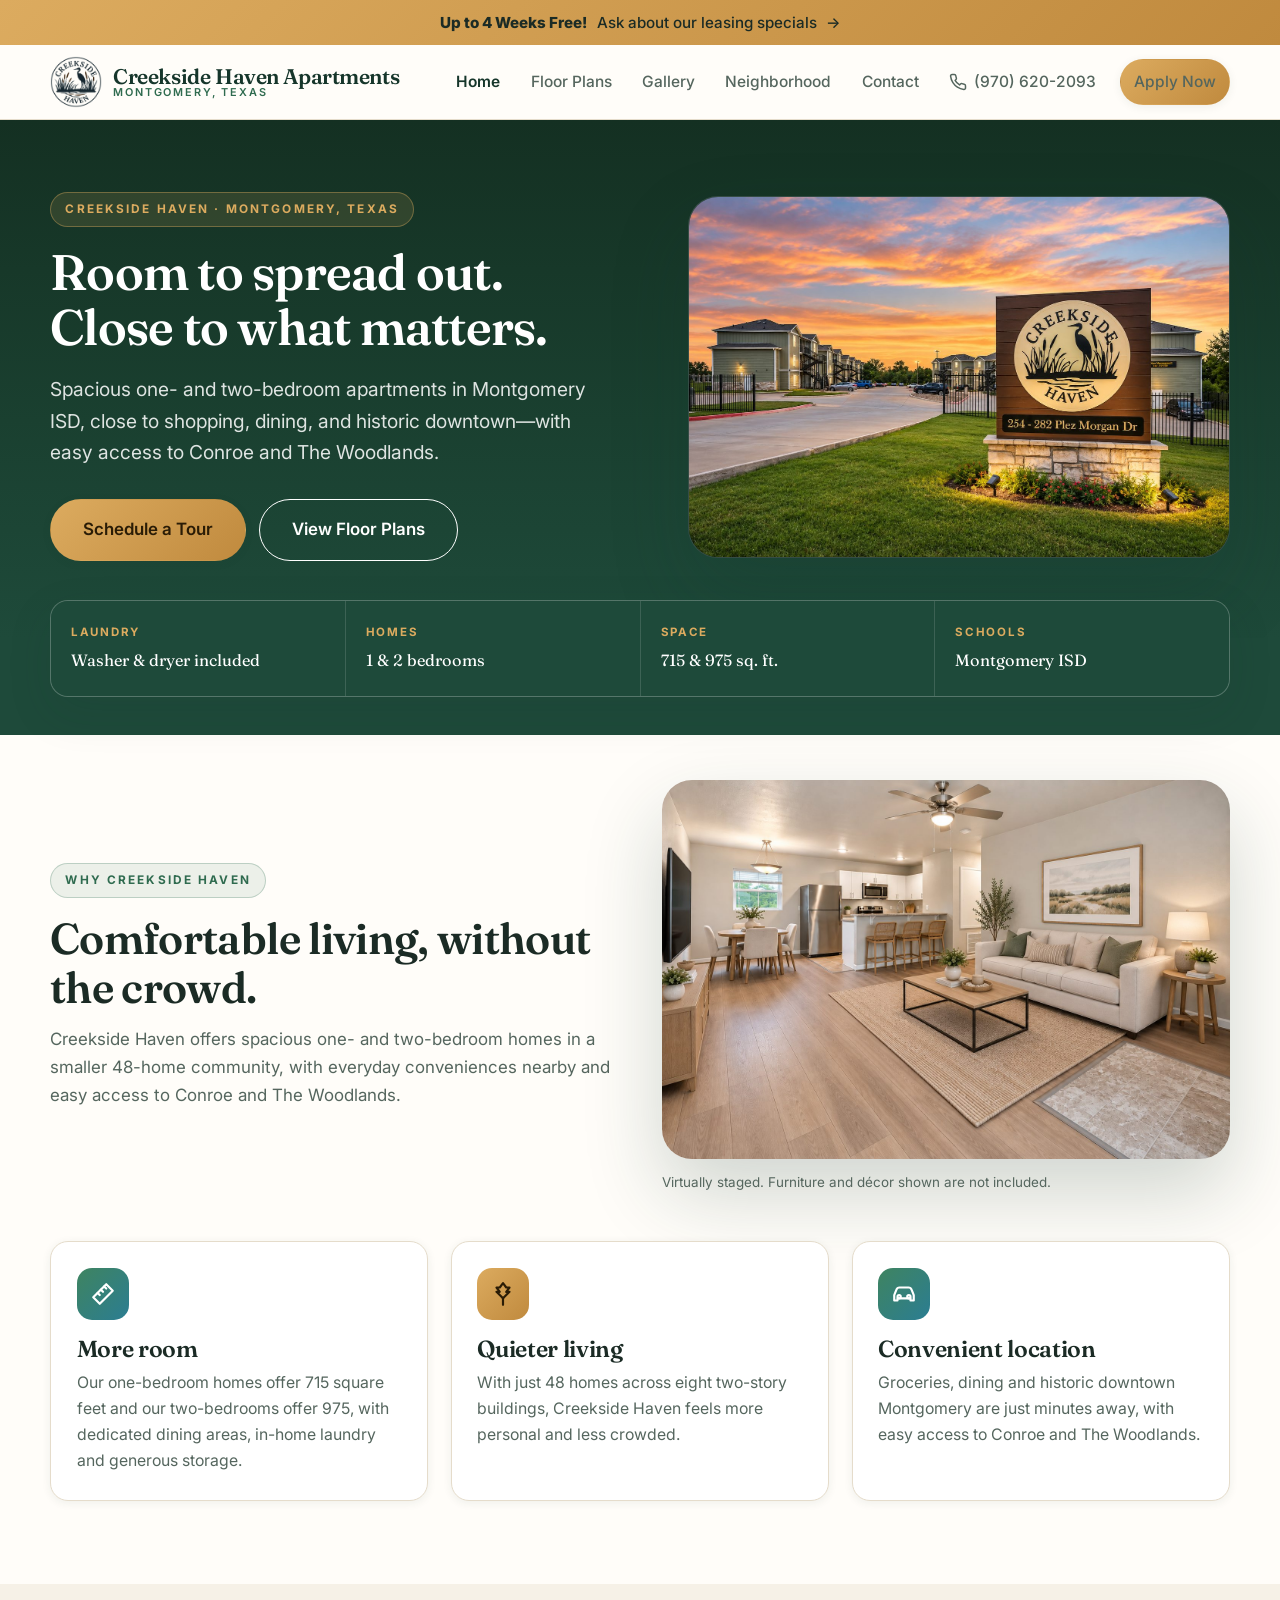
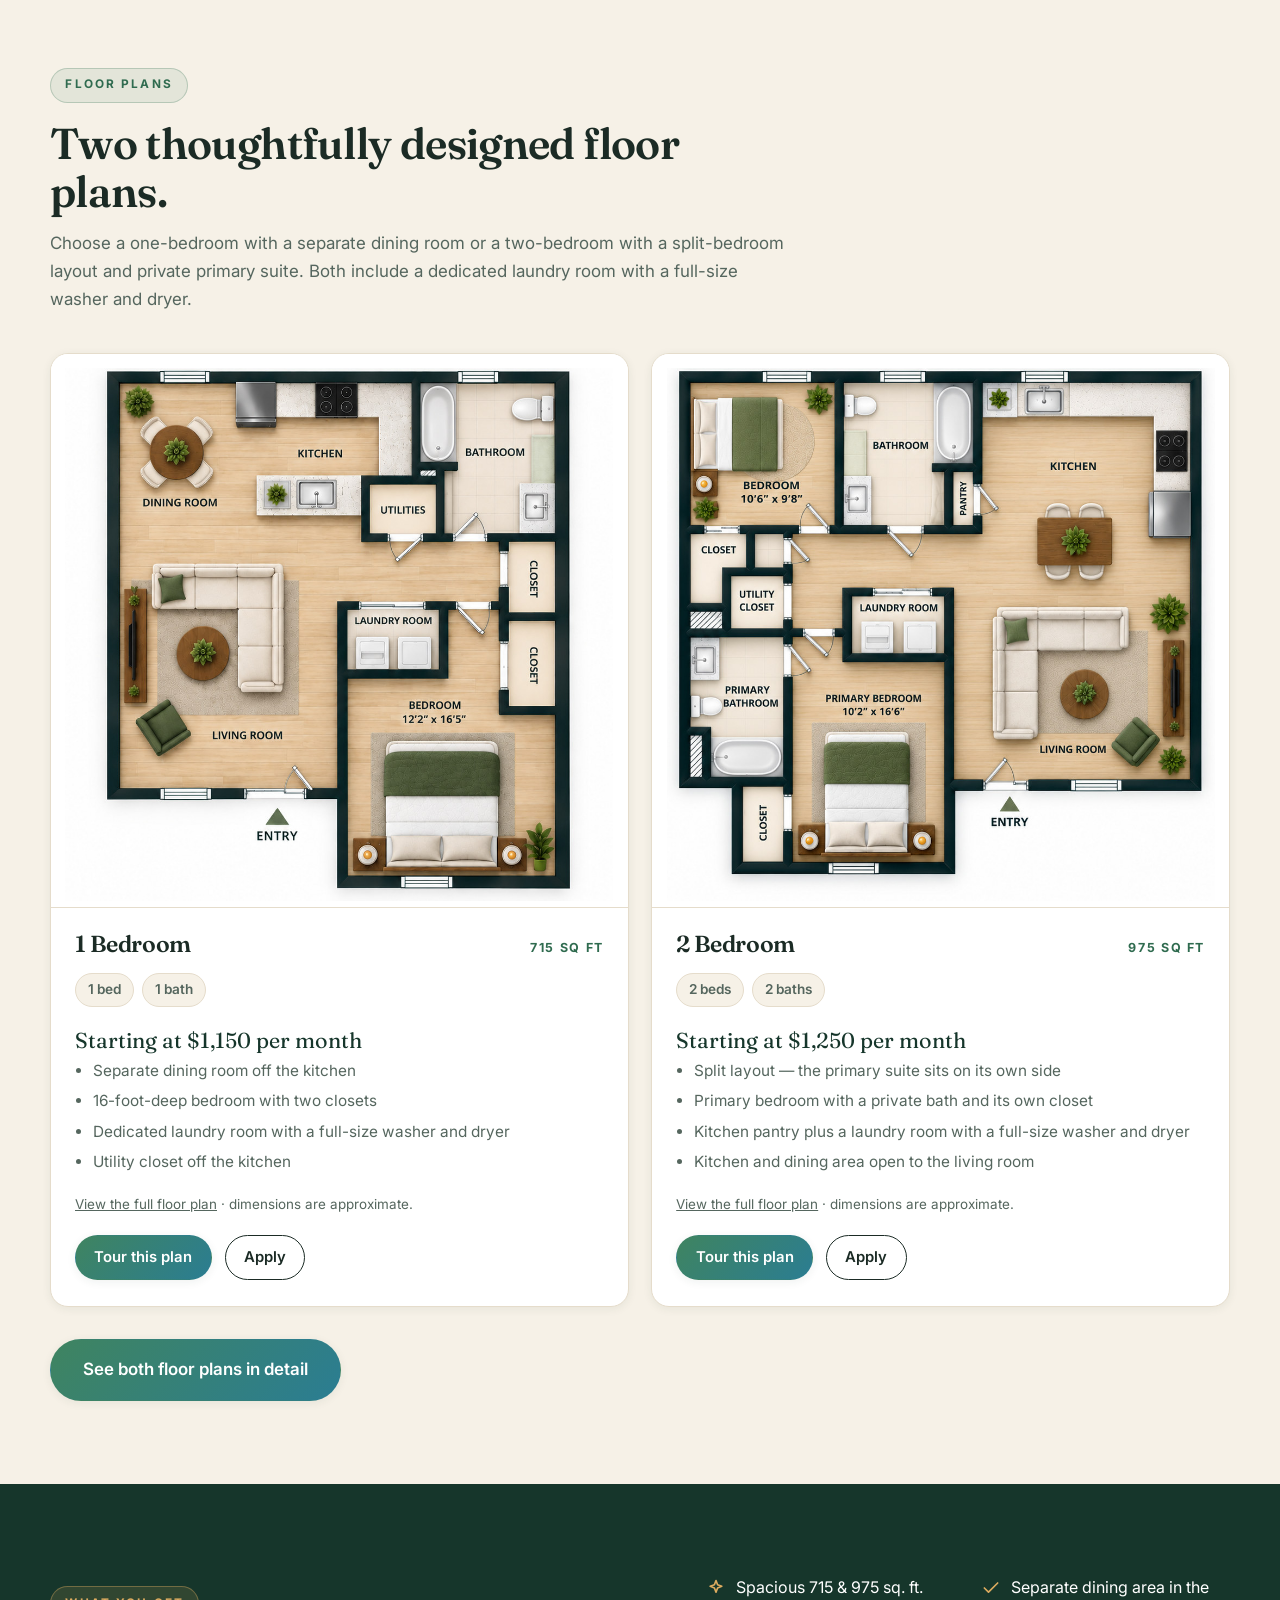
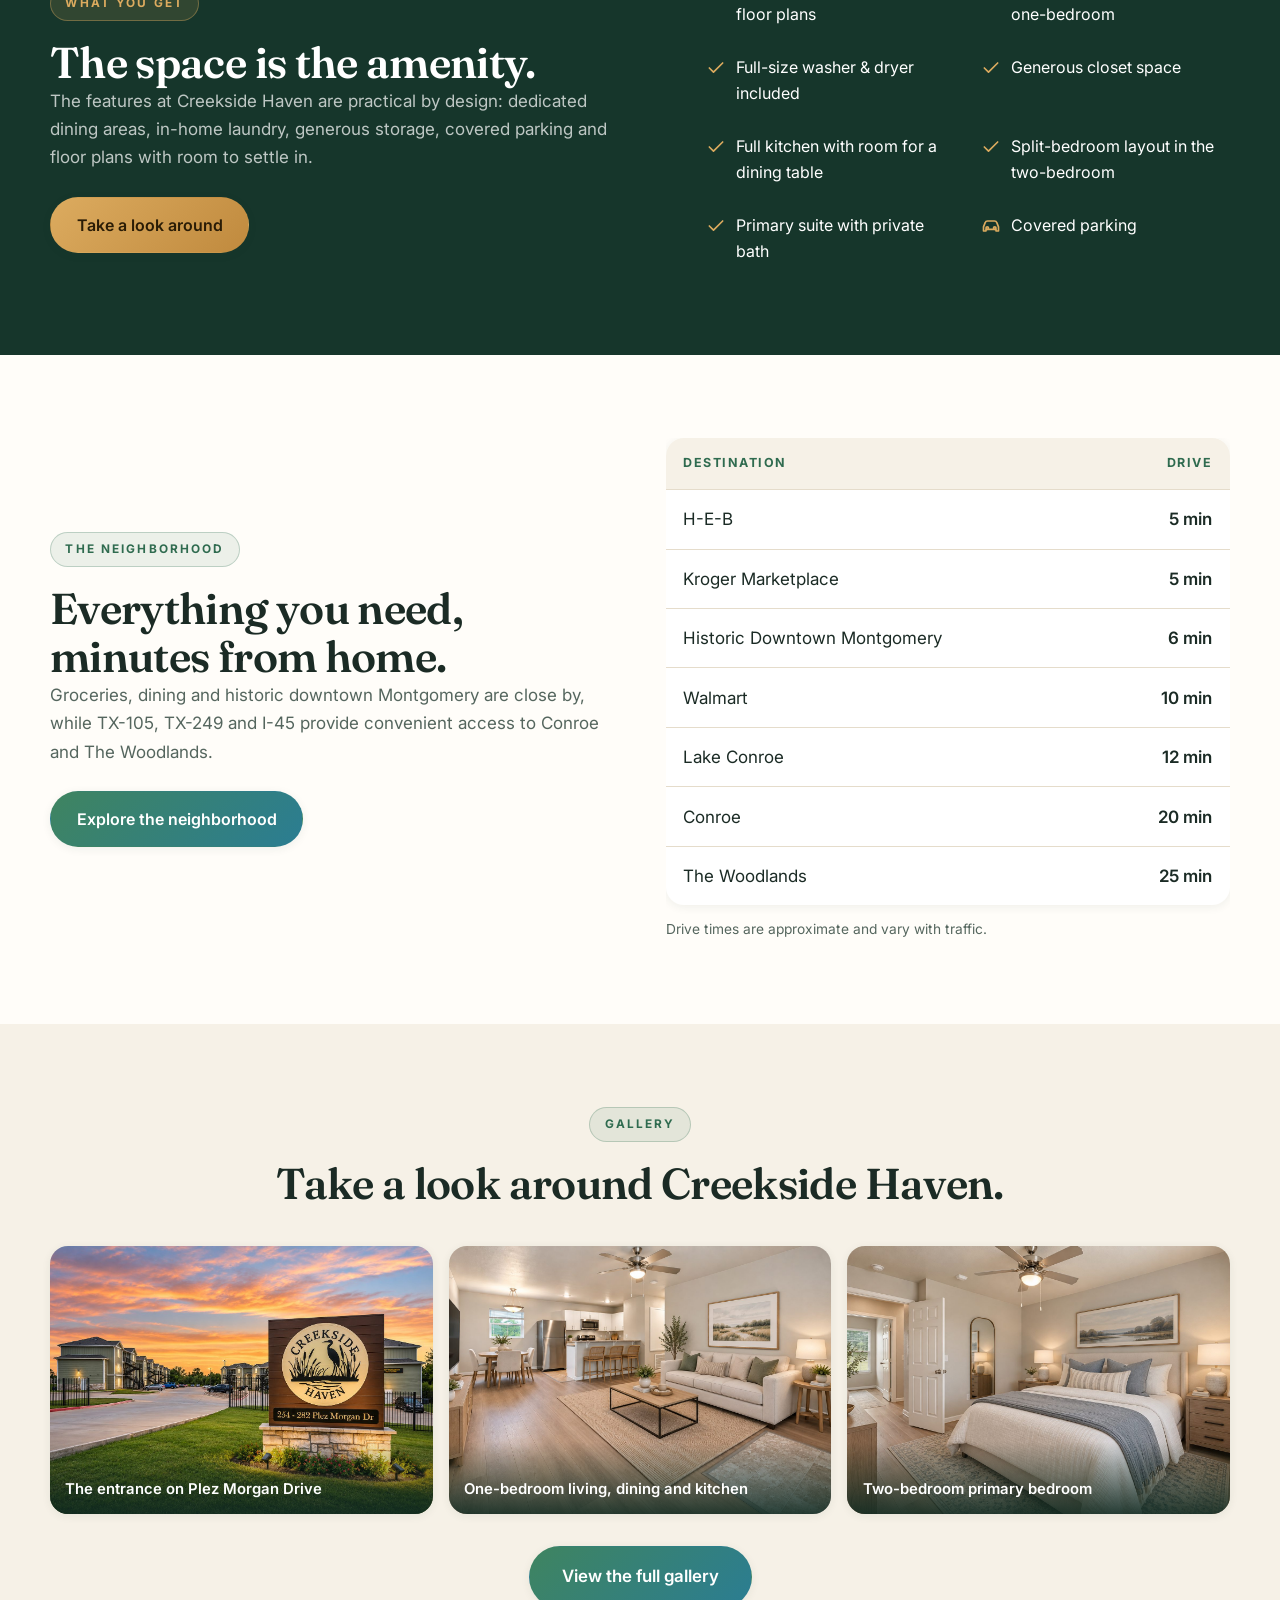
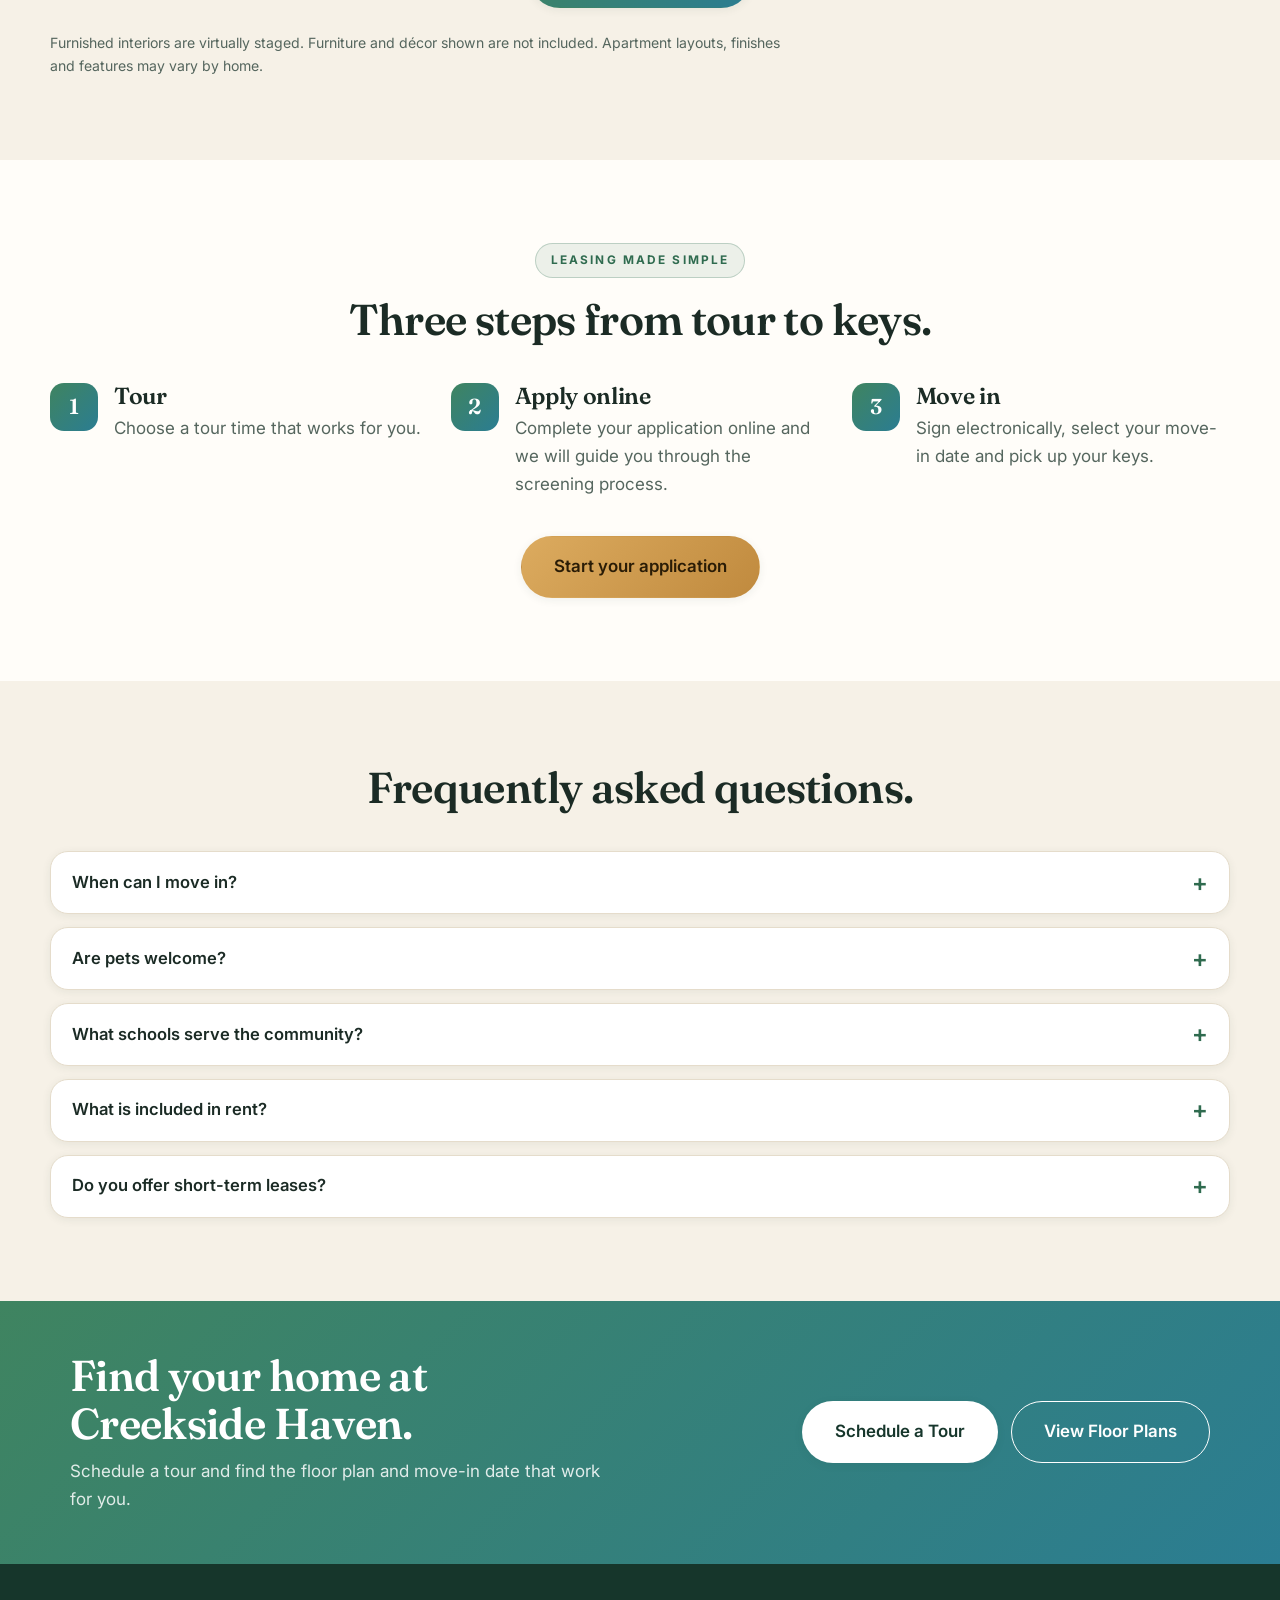
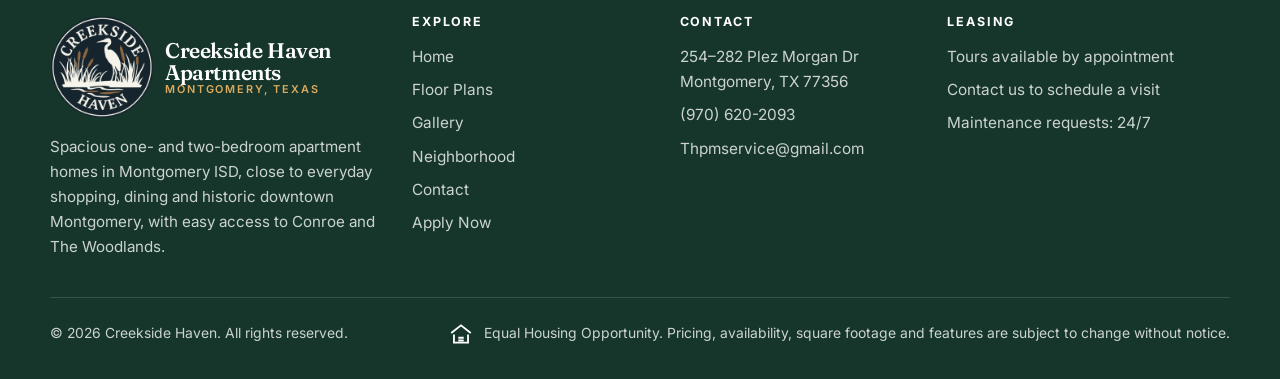
==== index.html @ e3582b7e "Add the leasing special bar "Up to 4 Weeks Free! Ask about our leasing specials" above the header on" ====
<!DOCTYPE html>
<html lang="en">
<head>
  <meta charset="UTF-8" />
  <meta name="viewport" content="width=device-width, initial-scale=1.0" />
  <title>Creekside Haven | 1 &amp; 2 Bedroom Apartments in Montgomery, TX</title>
  <meta name="description" content="Spacious one- and two-bedroom apartment homes in Montgomery ISD, conveniently located near H-E-B, historic downtown Montgomery, Conroe and The Woodlands." />
  <meta name="theme-color" content="#16362b" />
  <link rel="canonical" href="https://creeksidehavenapts.com/" />
  <link rel="icon" href="assets/favicon.svg" type="image/svg+xml" />
  <link rel="apple-touch-icon" href="assets/apple-touch-icon.png" />
  <meta property="og:site_name" content="Creekside Haven" />
  <meta property="og:title" content="Creekside Haven | 1 &amp; 2 Bedroom Apartments in Montgomery, TX" />
  <meta property="og:description" content="Spacious one- and two-bedroom apartment homes in Montgomery ISD, conveniently located near H-E-B, historic downtown Montgomery, Conroe and The Woodlands." />
  <meta property="og:type" content="website" />
  <meta property="og:image" content="https://creeksidehavenapts.com/assets/share-og.jpg" />
  <meta property="og:image:width" content="1200" />
  <meta property="og:image:height" content="630" />
  <meta property="og:image:alt" content="The Creekside Haven entrance sign at sunset, with the community behind it" />
  <meta name="twitter:card" content="summary_large_image" />
  <meta property="og:url" content="https://creeksidehavenapts.com/" />
  <link rel="preconnect" href="https://fonts.googleapis.com" />
  <link rel="preconnect" href="https://fonts.gstatic.com" crossorigin />
  <link href="https://fonts.googleapis.com/css2?family=Fraunces:opsz,wght@9..144,500;9..144,600;9..144,700&family=Inter:wght@400;500;600;700&display=swap" rel="stylesheet" />
  <link rel="stylesheet" href="css/site.css" />
  <script type="application/ld+json">
  {
    "@context": "https://schema.org",
    "@type": "ApartmentComplex",
    "@id": "https://creeksidehavenapts.com/#apartmentcomplex",
    "name": "Creekside Haven Apartments",
    "alternateName": "Creekside Haven",
    "description": "Spacious one- and two-bedroom apartment homes in Montgomery, TX, zoned to Montgomery ISD. A 48-home community with a full-size washer and dryer in every home, close to H-E-B, historic downtown Montgomery, Lake Conroe, Conroe and The Woodlands.",
    "url": "https://creeksidehavenapts.com/",
    "image": [
      "https://creeksidehavenapts.com/assets/home-hero.jpg",
      "https://creeksidehavenapts.com/assets/community-aerial.jpg",
      "https://creeksidehavenapts.com/assets/interior-furnished.jpg"
    ],
    "logo": "https://creeksidehavenapts.com/assets/logo.png",
    "telephone": "+1-970-620-2093",
    "email": "Thpmservice@gmail.com",
    "address": {
      "@type": "PostalAddress",
      "streetAddress": "254–282 Plez Morgan Dr",
      "addressLocality": "Montgomery",
      "addressRegion": "TX",
      "postalCode": "77356",
      "addressCountry": "US"
    },
    "numberOfAccommodationUnits": 48,
    "amenityFeature": [
      { "@type": "LocationFeatureSpecification", "name": "Full-size washer and dryer in every home", "value": true },
      { "@type": "LocationFeatureSpecification", "name": "Dedicated laundry room", "value": true },
      { "@type": "LocationFeatureSpecification", "name": "Covered parking", "value": true },
      { "@type": "LocationFeatureSpecification", "name": "Generous closet space", "value": true },
      { "@type": "LocationFeatureSpecification", "name": "Trash and pest control included", "value": true },
      { "@type": "LocationFeatureSpecification", "name": "24/7 maintenance requests", "value": true }
    ],
    "accommodationFloorPlan": [
      {
        "@type": "FloorPlan",
        "name": "1 Bedroom",
        "url": "https://creeksidehavenapts.com/floor-plans.html",
        "numberOfBedrooms": 1,
        "numberOfFullBathrooms": 1,
        "floorSize": { "@type": "QuantitativeValue", "value": 715, "unitCode": "FTK" },
        "layoutImage": "https://creeksidehavenapts.com/assets/floorplan-1-bedroom.jpg"
      },
      {
        "@type": "FloorPlan",
        "name": "2 Bedroom",
        "url": "https://creeksidehavenapts.com/floor-plans.html",
        "numberOfBedrooms": 2,
        "numberOfFullBathrooms": 2,
        "floorSize": { "@type": "QuantitativeValue", "value": 975, "unitCode": "FTK" },
        "layoutImage": "https://creeksidehavenapts.com/assets/floorplan-2-bedroom.jpg"
      }
    ]
  }
  </script>
  <!-- Google Analytics (GA4). Loaded async so it never blocks the page. -->
  <script async src="https://www.googletagmanager.com/gtag/js?id=G-PY15QV11W2"></script>
  <script>
    window.dataLayer = window.dataLayer || [];
    function gtag(){dataLayer.push(arguments);}
    gtag('js', new Date());
    gtag('config', 'G-PY15QV11W2');
  </script>
</head>
<body>
  <a class="skip-link" href="#main">Skip to content</a>
  <a class="promo-bar" href="contact.html">
    <strong>Up to 4 Weeks Free!</strong>
    <span>Ask about our leasing specials</span>
    <span class="promo-bar__go" aria-hidden="true">&rarr;</span>
  </a>
  <header class="site-header" id="top">
    <div class="container nav-bar">
      <a class="brand" href="/" aria-label="Creekside Haven home">
        <img class="brand-mark" src="assets/logo.png" width="52" height="52" alt="Creekside Haven" />
        <span class="brand-text">
          <span class="brand-name">Creekside Haven Apartments</span>
          <span class="brand-sub">Montgomery, Texas</span>
        </span>
      </a>
      <button class="nav-toggle" aria-label="Toggle menu" aria-expanded="false" aria-controls="nav"><span></span></button>
      <nav class="nav" id="nav" aria-label="Main">
        <a href="/" class="active">Home</a>
        <a href="floor-plans.html">Floor Plans</a>
        <a href="gallery.html">Gallery</a>
        <a href="neighborhood.html">Neighborhood</a>
        <a href="contact.html">Contact</a>
        <a class="nav-phone" href="tel:+19706202093"><svg class="ico" viewBox="0 0 24 24" fill="none" stroke="currentColor" stroke-width="2" stroke-linecap="round" stroke-linejoin="round" aria-hidden="true"><path d="M22 16.9v3a2 2 0 0 1-2.2 2 19.8 19.8 0 0 1-8.6-3.1 19.5 19.5 0 0 1-6-6A19.8 19.8 0 0 1 2.1 4.2 2 2 0 0 1 4.1 2h3a2 2 0 0 1 2 1.7c.1 1 .4 2 .7 2.9a2 2 0 0 1-.5 2.1L8.1 9.9a16 16 0 0 0 6 6l1.2-1.2a2 2 0 0 1 2.1-.5c.9.3 1.9.6 2.9.7a2 2 0 0 1 1.7 2z"/></svg>(970) 620-2093</a>
        <a class="btn btn-primary btn-sm" href="apply.html">Apply Now</a>
      </nav>
    </div>
  </header>
  <main id="main">
    <section class="hero">
      <div class="container hero-inner">
        <div>
          <span class="eyebrow">Creekside Haven &middot; Montgomery, Texas</span>
          <h1>Room to spread out. <br />Close to what matters.</h1>
          <p class="lede">Spacious one- and two-bedroom apartments in Montgomery ISD, close to
            shopping, dining, and historic downtown&mdash;with easy access to Conroe and The
            Woodlands.</p>
          <div class="btn-row">
            <a class="btn btn-primary btn-lg" href="contact.html">Schedule a Tour</a>
            <a class="btn btn-ghost btn-lg" href="floor-plans.html">View Floor Plans</a>
          </div>
        </div>
        <div class="hero-art"><img class="hero-photo" src="assets/home-hero.jpg" width="1400" height="933" loading="eager" decoding="async" alt="The Creekside Haven entrance sign at sunset, lit from below, with the drive and the community's two-storey buildings behind it" /></div>
      </div>
    </section>

    <section class="facts">
      <div class="container">
        <dl class="facts-grid">
          <div class="fact"><dt>Laundry</dt><dd>Washer &amp; dryer included</dd></div>
          <div class="fact"><dt>Homes</dt><dd>1 &amp; 2 bedrooms</dd></div>
          <div class="fact"><dt>Space</dt><dd>715 &amp; 975 sq. ft.</dd></div>
          <div class="fact"><dt>Schools</dt><dd>Montgomery ISD</dd></div>
        </dl>
      </div>
    </section>

    <section class="section why-section">
      <div class="container">
        <div class="why-intro">
          <div class="section-head">
            <span class="eyebrow dark">Why Creekside Haven</span>
            <h2>Comfortable living, without the crowd.</h2>
            <p>Creekside Haven offers spacious one- and two-bedroom homes in a smaller 48-home
               community, with everyday conveniences nearby and easy access to Conroe and The
               Woodlands.</p>
          </div>
          <figure class="why-figure">
            <img src="assets/interior-furnished.jpg" width="1500" height="1000" loading="lazy"
                 decoding="async" alt="A one-bedroom living room looking toward the dining area and kitchen: wood-look flooring, a pale sofa and rug, a ceiling fan, and a breakfast bar with stools under pendant light" />
            <figcaption class="muted">Virtually staged. Furniture and d&eacute;cor shown are not
              included.</figcaption>
          </figure>
        </div>
        <div class="grid grid-3">
        <article class="card reveal">
          <div class="pillar-icon"><svg class="" viewBox="0 0 24 24" fill="none" stroke="currentColor" stroke-width="2" stroke-linecap="round" stroke-linejoin="round" aria-hidden="true"><path d="M3 15 15 3l6 6L9 21z"/><path d="M7 11l2 2M10 8l2 2M13 5l2 2"/></svg></div>
          <h3>More room</h3>
          <p>Our one-bedroom homes offer 715 square feet and our two-bedrooms offer 975, with dedicated dining areas, in-home laundry and generous storage.</p>
        </article>
        <article class="card brass reveal">
          <div class="pillar-icon"><svg class="" viewBox="0 0 24 24" fill="none" stroke="currentColor" stroke-width="2" stroke-linecap="round" stroke-linejoin="round" aria-hidden="true"><path d="M12 22v-6"/><path d="M12 16 6 10h3L6 6h3l3-4 3 4h3l-3 4h3z"/></svg></div>
          <h3>Quieter living</h3>
          <p>With just 48 homes across eight two-story buildings, Creekside Haven feels more personal and less crowded.</p>
        </article>
        <article class="card reveal">
          <div class="pillar-icon"><svg class="" viewBox="0 0 24 24" fill="none" stroke="currentColor" stroke-width="2" stroke-linecap="round" stroke-linejoin="round" aria-hidden="true"><path d="M3 13l2-5a3 3 0 0 1 2.8-2h8.4A3 3 0 0 1 19 8l2 5v5h-3v-2H6v2H3z"/><circle cx="7.5" cy="14.5" r="1.5"/><circle cx="16.5" cy="14.5" r="1.5"/></svg></div>
          <h3>Convenient location</h3>
          <p>Groceries, dining and historic downtown Montgomery are just minutes away, with easy access to Conroe and The Woodlands.</p>
        </article>
        </div>
      </div>
    </section>

    <section class="section sand">
      <div class="container">
        <div class="section-head">
          <span class="eyebrow dark">Floor plans</span>
          <h2>Two thoughtfully designed floor plans.</h2>
          <p>Choose a one-bedroom with a separate dining room or a two-bedroom
             with a split-bedroom layout and private primary suite. Both include a dedicated
             laundry room with a full-size washer and dryer.</p>
        </div>
        <div class="grid grid-2">
        <article class="plan-card reveal" data-cat="one" id="one-bedroom">
          <div class="plan-figure">
            <img src="assets/floorplan-1-bedroom.jpg" width="1008" height="980" loading="lazy"
                 decoding="async" alt="One bedroom floor plan, 715 square feet: the entry opens into a living room, with a separate dining room and the kitchen along the top, a 12&apos;2&quot; by 16&apos;5&quot; bedroom with two closets, a full bath, a laundry room and a utility closet." />
          </div>
          <div class="plan-body">
            <div class="plan-name"><h3>1 Bedroom</h3><span class="plan-type">715 sq ft</span></div>
            <div class="plan-specs"><span class="tag">1 bed</span><span class="tag">1 bath</span></div>
            <p class="plan-price">Starting at $1,150 per month</p>
            <ul><li>Separate dining room off the kitchen</li><li>16-foot-deep bedroom with two closets</li><li>Dedicated laundry room with a full-size washer and dryer</li><li>Utility closet off the kitchen</li></ul>
            <p class="plan-note"><a href="assets/floorplan-1-bedroom-sheet.jpg" target="_blank"
              rel="noopener">View the full floor plan</a> &middot; dimensions are approximate.</p>
            <div class="btn-row">
              <a class="btn btn-moss btn-sm" href="contact.html?plan=one-bedroom">Tour this plan</a>
              <a class="btn btn-ghost btn-sm" href="apply.html">Apply</a>
            </div>
          </div>
        </article>
        <article class="plan-card reveal" data-cat="two" id="two-bedroom">
          <div class="plan-figure">
            <img src="assets/floorplan-2-bedroom.jpg" width="1008" height="980" loading="lazy"
                 decoding="async" alt="Two bedroom, two bath floor plan, 975 square feet: the entry opens into a living room with the kitchen and dining area alongside it, a 10&apos;2&quot; by 16&apos;6&quot; primary bedroom with its own bath and closet on one side, a 10&apos;6&quot; by 9&apos;8&quot; second bedroom and full bath on the other, plus a pantry, laundry room and utility closet." />
          </div>
          <div class="plan-body">
            <div class="plan-name"><h3>2 Bedroom</h3><span class="plan-type">975 sq ft</span></div>
            <div class="plan-specs"><span class="tag">2 beds</span><span class="tag">2 baths</span></div>
            <p class="plan-price">Starting at $1,250 per month</p>
            <ul><li>Split layout &mdash; the primary suite sits on its own side</li><li>Primary bedroom with a private bath and its own closet</li><li>Kitchen pantry plus a laundry room with a full-size washer and dryer</li><li>Kitchen and dining area open to the living room</li></ul>
            <p class="plan-note"><a href="assets/floorplan-2-bedroom-sheet.jpg" target="_blank"
              rel="noopener">View the full floor plan</a> &middot; dimensions are approximate.</p>
            <div class="btn-row">
              <a class="btn btn-moss btn-sm" href="contact.html?plan=two-bedroom">Tour this plan</a>
              <a class="btn btn-ghost btn-sm" href="apply.html">Apply</a>
            </div>
          </div>
        </article>
        </div>
        <div class="btn-row" style="margin-top:2rem">
          <a class="btn btn-moss btn-lg" href="floor-plans.html">See both floor plans in detail</a>
        </div>
      </div>
    </section>

    <section class="section forest">
      <div class="container">
        <div class="split">
          <div>
            <span class="eyebrow">What you get</span>
            <h2>The space is the amenity.</h2>
            <p class="muted">The features at Creekside Haven are practical by design: dedicated
              dining areas, in-home laundry, generous storage, covered parking and floor plans
              with room to settle in.</p>
            <div class="btn-row" style="margin-top:1.6rem">
              <a class="btn btn-primary" href="gallery.html">Take a look around</a>
            </div>
          </div>
          <ul class="amenity-list" style="grid-template-columns:1fr 1fr">
          <li><svg class="" viewBox="0 0 24 24" fill="none" stroke="currentColor" stroke-width="2" stroke-linecap="round" stroke-linejoin="round" aria-hidden="true"><path d="M12 3l1.9 5.1L19 10l-5.1 1.9L12 17l-1.9-5.1L5 10l5.1-1.9z"/></svg><span>Spacious 715 &amp; 975 sq. ft. floor plans</span></li>
          <li><svg class="" viewBox="0 0 24 24" fill="none" stroke="currentColor" stroke-width="2" stroke-linecap="round" stroke-linejoin="round" aria-hidden="true"><path d="M20 6 9 17l-5-5"/></svg><span>Separate dining area in the one-bedroom</span></li>
          <li><svg class="" viewBox="0 0 24 24" fill="none" stroke="currentColor" stroke-width="2" stroke-linecap="round" stroke-linejoin="round" aria-hidden="true"><path d="M20 6 9 17l-5-5"/></svg><span>Full-size washer &amp; dryer included</span></li>
          <li><svg class="" viewBox="0 0 24 24" fill="none" stroke="currentColor" stroke-width="2" stroke-linecap="round" stroke-linejoin="round" aria-hidden="true"><path d="M20 6 9 17l-5-5"/></svg><span>Generous closet space</span></li>
          <li><svg class="" viewBox="0 0 24 24" fill="none" stroke="currentColor" stroke-width="2" stroke-linecap="round" stroke-linejoin="round" aria-hidden="true"><path d="M20 6 9 17l-5-5"/></svg><span>Full kitchen with room for a dining table</span></li>
          <li><svg class="" viewBox="0 0 24 24" fill="none" stroke="currentColor" stroke-width="2" stroke-linecap="round" stroke-linejoin="round" aria-hidden="true"><path d="M20 6 9 17l-5-5"/></svg><span>Split-bedroom layout in the two-bedroom</span></li>
          <li><svg class="" viewBox="0 0 24 24" fill="none" stroke="currentColor" stroke-width="2" stroke-linecap="round" stroke-linejoin="round" aria-hidden="true"><path d="M20 6 9 17l-5-5"/></svg><span>Primary suite with private bath</span></li>
          <li><svg class="" viewBox="0 0 24 24" fill="none" stroke="currentColor" stroke-width="2" stroke-linecap="round" stroke-linejoin="round" aria-hidden="true"><path d="M3 13l2-5a3 3 0 0 1 2.8-2h8.4A3 3 0 0 1 19 8l2 5v5h-3v-2H6v2H3z"/><circle cx="7.5" cy="14.5" r="1.5"/><circle cx="16.5" cy="14.5" r="1.5"/></svg><span>Covered parking</span></li>
          </ul>
        </div>
      </div>
    </section>

    <section class="section">
      <div class="container split">
        <div>
          <span class="eyebrow dark">The neighborhood</span>
          <h2>Everything you need, minutes from home.</h2>
          <p class="muted">Groceries, dining and historic downtown Montgomery are close by,
            while TX-105, TX-249 and I-45 provide convenient access to Conroe and The
            Woodlands.</p>
          <div class="btn-row" style="margin-top:1.6rem">
            <a class="btn btn-moss" href="neighborhood.html">Explore the neighborhood</a>
          </div>
        </div>
        <div class="table-scroll">
          <table class="drive-table">
            <thead><tr><th>Destination</th><th>Drive</th></tr></thead>
            <tbody>
            <tr><td>H-E-B</td><td>5 min</td></tr>
            <tr><td>Kroger Marketplace</td><td>5 min</td></tr>
            <tr><td>Historic Downtown Montgomery</td><td>6 min</td></tr>
            <tr><td>Walmart</td><td>10 min</td></tr>
            <tr><td>Lake Conroe</td><td>12 min</td></tr>
            <tr><td>Conroe</td><td>20 min</td></tr>
            <tr><td>The Woodlands</td><td>25 min</td></tr>
            </tbody>
          </table>
          <p class="muted" style="font-size:.86rem;margin-top:.8rem">Drive times are approximate
            and vary with traffic.</p>
        </div>
      </div>
    </section>

    <section class="section sand">
      <div class="container">
        <div class="section-head center">
          <span class="eyebrow dark">Gallery</span>
          <h2>Take a look around Creekside Haven.</h2>
        </div>
        <div class="gallery-grid">
          <button class="shot reveal" type="button"><img class="" src="assets/home-hero.jpg" width="1400" height="933" loading="lazy" decoding="async" alt="The Creekside Haven entrance sign at sunset, lit from below, with the drive and the community's two-storey buildings behind it" /><figcaption>The entrance on Plez Morgan Drive</figcaption></button>
          <button class="shot reveal" type="button"><img class="" src="assets/interior-furnished.jpg" width="1500" height="1000" loading="lazy" decoding="async" alt="A one-bedroom living room, virtually staged with a sofa, coffee table and rug, looking through to a dining area under a pendant light and an open kitchen with a breakfast bar and stainless appliances" /><figcaption>One-bedroom living, dining and kitchen</figcaption></button>
          <button class="shot reveal" type="button"><img class="" src="assets/interior-2br-primary.jpg" width="1500" height="1000" loading="lazy" decoding="async" alt="The two-bedroom primary bedroom, virtually staged with a queen bed, two nightstands and a dresser, under a ceiling fan, with the door open to the hall" /><figcaption>Two-bedroom primary bedroom</figcaption></button>
        </div>
        <div class="btn-row center" style="justify-content:center;margin-top:2rem">
          <a class="btn btn-moss btn-lg" href="gallery.html">View the full gallery</a>
        </div>
        <p class="muted gallery-note">Furnished interiors are virtually staged. Furniture and d&eacute;cor shown are not included. Apartment layouts, finishes and features may vary by home.</p>
      </div>
    </section>

    <section class="section">
      <div class="container">
        <div class="section-head center">
          <span class="eyebrow dark">Leasing made simple</span>
          <h2>Three steps from tour to keys.</h2>
        </div>
        <div class="grid grid-3">
          <div class="step reveal"><h3>Tour</h3><p>Choose a tour time that works for
            you.</p></div>
          <div class="step reveal"><h3>Apply online</h3><p>Complete your application online and
            we will guide you through the screening process.</p></div>
          <div class="step reveal"><h3>Move in</h3><p>Sign electronically, select your move-in
            date and pick up your keys.</p></div>
        </div>
        <div class="btn-row center" style="justify-content:center;margin-top:2.4rem">
          <a class="btn btn-primary btn-lg" href="apply.html">Start your application</a>
        </div>
      </div>
    </section>

    <section class="section sand">
      <div class="container">
        <div class="section-head center"><h2>Frequently asked questions.</h2></div>
      <div class="faq">
        <details><summary>When can I move in?</summary><p>Homes come available throughout the year, so it depends on what has just been turned. Send us a note and we will tell you exactly what is open now and what is coming up.</p></details>
        <details><summary>Are pets welcome?</summary><p>Pets are considered, with fees, weight limits and breed restrictions set by management. Ask us for the current pet policy before you apply.</p></details>
        <details><summary>What schools serve the community?</summary><p>Creekside Haven is located in Montgomery ISD. Campus assignments are set by the district and can change &mdash; confirm your address with Montgomery ISD before you sign.</p></details>
        <details><summary>What is included in rent?</summary><p>Trash and pest control are included. Residents set up electricity and internet; water and sewer are billed monthly. Ask us for a full breakdown for the home you are considering.</p></details>
        <details><summary>Do you offer short-term leases?</summary><p>Lease terms from 7 to 15 months are available, priced by term and availability.</p></details>
      </div>
      </div>
    </section>

    <section class="cta-band">
      <div class="container">
        <div>
          <h2>Find your home at Creekside Haven.</h2>
          <p>Schedule a tour and find the floor plan and move-in date that work for
            you.</p>
        </div>
        <div class="btn-row">
          <a class="btn btn-light btn-lg" href="contact.html">Schedule a Tour</a>
          <a class="btn btn-ghost btn-lg" href="floor-plans.html">View Floor Plans</a>
        </div>
      </div>
    </section>
  </main>

  <footer class="site-footer">
    <div class="container">
      <div class="footer-grid">
        <div class="footer-brand">
          <a class="brand" href="/" aria-label="Creekside Haven home">
            <img class="brand-seal" src="assets/logo-reverse.png" width="104" height="104" alt="Creekside Haven" />
            <span class="brand-text">
              <span class="brand-name">Creekside Haven Apartments</span>
              <span class="brand-sub">Montgomery, Texas</span>
            </span>
          </a>
          <p>Spacious one- and two-bedroom apartment homes in Montgomery ISD, close to everyday shopping, dining and historic downtown Montgomery, with easy access to Conroe and The Woodlands.</p>
        </div>
        <div>
          <h4>Explore</h4>
          <ul>
          <li><a href="/">Home</a></li>
          <li><a href="floor-plans.html">Floor Plans</a></li>
          <li><a href="gallery.html">Gallery</a></li>
          <li><a href="neighborhood.html">Neighborhood</a></li>
          <li><a href="contact.html">Contact</a></li>
            <li><a href="apply.html">Apply Now</a></li>
          </ul>
        </div>
        <div>
          <h4>Contact</h4>
          <ul>
            <li><a href="https://www.google.com/maps/search/?api=1&query=Creekside+Haven+Plez+Morgan+Dr+Montgomery+TX+77356" target="_blank" rel="noopener">254–282 Plez Morgan Dr<br />Montgomery, TX 77356</a></li>
            <li><a href="tel:+19706202093">(970) 620-2093</a></li>
            <li><a href="mailto:Thpmservice@gmail.com">Thpmservice@gmail.com</a></li>
          </ul>
        </div>
        <div>
          <h4>Leasing</h4>
          <ul>
            <li>Tours available by appointment</li>
            <li>Contact us to schedule a visit</li>
            <li>Maintenance requests: 24/7</li>
          </ul>
        </div>
      </div>
      <div class="footer-bottom">
        <span>&copy; <span data-year>2026</span> Creekside Haven. All rights reserved.</span>
        <span class="eho"><svg viewBox="0 0 24 24" role="img" aria-label="Equal Housing Opportunity" fill="none" stroke="currentColor" stroke-width="1.7"><path d="M3 11 12 4l9 7"/><path d="M5.5 12.5V20h13v-7.5"/><path d="M9.5 15.5h5M9.5 18h5"/></svg> <span>Equal Housing Opportunity. Pricing, availability,
          square footage and features are subject to change without notice.</span></span>
      </div>
    </div>
  </footer>

  <script src="js/site.js"></script>
</body>
</html>
---- css/site.css ----
/* ==========================================================================
   Creekside Haven — Design System & Styles
   New-construction apartment homes | Montgomery, Texas
   Static site: no build step, no dependencies.
   ========================================================================== */

/* ------------------------------- Tokens -------------------------------- */
:root {
  /* Brand palette — creekside / Piney Woods */
  --forest: #16362b;
  --forest-2: #1e4a3a;
  --moss: #2f6b4f;
  --moss-2: #3f8460;
  --sage: #8aa894;
  --creek: #2b7d92;
  --creek-2: #3f9bb0;
  --brass: #c08a3e;
  --brass-2: #dcab5f;
  --sand: #f6f1e7;
  --sand-2: #efe7d8;
  --cream: #fffdf9;
  --white: #ffffff;
  --line: #e5dccb;
  --ink: #1b2b25;
  --ink-soft: #55665e;

  /* Functional */
  --bg: var(--cream);
  --text: var(--ink);
  --muted: var(--ink-soft);

  /* Type */
  --font-display: "Fraunces", "Iowan Old Style", Georgia, serif;
  --font-body: "Inter", system-ui, -apple-system, "Segoe UI", Roboto, sans-serif;

  /* Layout */
  --container: 1180px;
  --radius-sm: 10px;
  --radius: 18px;
  --radius-lg: 30px;
  --shadow-sm: 0 2px 10px rgba(22, 54, 43, .07);
  --shadow: 0 16px 44px rgba(22, 54, 43, .13);
  --shadow-lg: 0 34px 80px rgba(22, 54, 43, .2);
  --ring: 0 0 0 4px rgba(43, 125, 146, .25);

  /* One quiet green. It ends on --forest-2, which is also the fact strip's
     background, so the two meet with no visible seam. The gold and teal
     radial glows that used to sit on top of this are gone. */
  --grad-hero: linear-gradient(180deg, #143022 0%, #1a4030 58%, #1e4a3a 100%);
  --grad-brass: linear-gradient(135deg, var(--brass-2) 0%, var(--brass) 100%);
  --grad-moss: linear-gradient(135deg, var(--moss-2) 0%, var(--creek) 100%);
}

/* ------------------------------- Reset --------------------------------- */
*, *::before, *::after { box-sizing: border-box; }
* { margin: 0; }
html { scroll-behavior: smooth; -webkit-text-size-adjust: 100%; }
body {
  font-family: var(--font-body);
  color: var(--text);
  background: var(--bg);
  line-height: 1.65;
  font-size: 1.0625rem;
  -webkit-font-smoothing: antialiased;
  overflow-x: hidden;
}
img, svg, video { display: block; max-width: 100%; }
a { color: inherit; }
button, input, select, textarea { font: inherit; color: inherit; }
:focus-visible { outline: 3px solid var(--creek-2); outline-offset: 2px; }

h1, h2, h3, h4 {
  font-family: var(--font-display);
  line-height: 1.12;
  letter-spacing: -.015em;
  font-weight: 600;
}
h1 { font-size: clamp(2.3rem, 5.4vw, 4rem); }
h2 { font-size: clamp(1.85rem, 3.6vw, 2.7rem); }
h3 { font-size: clamp(1.2rem, 2vw, 1.45rem); }
p + p { margin-top: .9rem; }

.container { width: min(100% - 2.5rem, var(--container)); margin-inline: auto; }
.center { text-align: center; }
.muted { color: var(--muted); }
.sr-only {
  position: absolute; width: 1px; height: 1px; padding: 0; overflow: hidden;
  clip: rect(0 0 0 0); white-space: nowrap; border: 0;
}
.skip-link {
  position: absolute; left: 1rem; top: -4rem; z-index: 200;
  background: var(--white); color: var(--forest); padding: .7rem 1.1rem;
  border-radius: 0 0 var(--radius-sm) var(--radius-sm); font-weight: 600;
  transition: top .2s ease;
}
.skip-link:focus { top: 0; }

/* ------------------------------ Buttons -------------------------------- */
.btn {
  --btn-bg: var(--forest);
  --btn-fg: #fff;
  display: inline-flex; align-items: center; justify-content: center; gap: .55rem;
  background: var(--btn-bg); color: var(--btn-fg);
  border: 1px solid transparent; border-radius: 999px;
  padding: .85rem 1.6rem; font-weight: 600; font-size: 1rem;
  text-decoration: none; cursor: pointer;
  box-shadow: var(--shadow-sm);
  transition: transform .18s ease, box-shadow .18s ease, background .18s ease, color .18s ease;
}
.btn:hover { transform: translateY(-2px); box-shadow: var(--shadow); }
.btn:active { transform: translateY(0); }
.btn-primary { background: var(--grad-brass); color: #2a1c06; }
.btn-moss { background: var(--grad-moss); color: #fff; }
.btn-ghost { background: transparent; color: inherit; border-color: currentColor; box-shadow: none; }
.btn-ghost:hover { background: rgba(255,255,255,.12); }
.btn-light { background: #fff; color: var(--forest); }
.btn-sm { padding: .6rem 1.15rem; font-size: .93rem; }
.btn-lg { padding: 1rem 2rem; font-size: 1.06rem; }
.btn-row { display: flex; flex-wrap: wrap; gap: .8rem; }

/* ------------------------------- Header -------------------------------- */
/* Leasing special. Sits above the sticky header rather than inside it, so it
   scrolls away once read and does not eat height on every screen. The whole
   bar is the link: a concession is the reason someone calls, so the target
   should be larger than a few words of it. */
.promo-bar {
  display: flex; align-items: center; justify-content: center;
  flex-wrap: wrap; gap: .25rem .6rem;
  background: var(--grad-brass); color: var(--ink);
  padding: .62rem 1.25rem; text-align: center;
  font-size: .95rem; text-decoration: none;
}
.promo-bar strong { font-weight: 800; }
.promo-bar span { font-weight: 500; }
.promo-bar__go { transition: transform .2s ease; }
.promo-bar:hover .promo-bar__go,
.promo-bar:focus-visible .promo-bar__go { transform: translateX(3px); }
@media (max-width: 480px) { .promo-bar { font-size: .85rem; padding: .55rem 1rem; } }

.site-header {
  position: sticky; top: 0; z-index: 100;
  background: rgba(255, 253, 249, .92);
  backdrop-filter: blur(10px);
  border-bottom: 1px solid var(--line);
}
.nav-bar { display: flex; align-items: center; gap: 1rem; padding: .7rem 0; }
.brand { display: flex; align-items: center; gap: .7rem; text-decoration: none; margin-right: auto; }
.brand-mark { width: 52px; height: 52px; flex: none; }
.brand-seal { width: 104px; height: 104px; flex: none; }
.brand-text { display: grid; line-height: 1.05; }
.brand-name {
  font-family: var(--font-display); font-weight: 600; font-size: 1.32rem;
  color: var(--forest); letter-spacing: -.02em;
}
.brand-sub {
  font-size: .68rem; letter-spacing: .17em; text-transform: uppercase;
  color: var(--moss); font-weight: 600;
}
.nav { display: flex; align-items: center; gap: .3rem; }
.nav a {
  text-decoration: none; padding: .55rem .8rem; border-radius: 999px;
  font-weight: 500; font-size: .97rem; color: var(--ink-soft);
  transition: background .16s ease, color .16s ease;
}
.nav a:hover { background: var(--sand); color: var(--forest); }
.nav a.active { color: var(--forest); font-weight: 600; }
.nav .btn { margin-left: .4rem; }
.nav-phone {
  display: inline-flex; align-items: center; gap: .45rem; white-space: nowrap;
  font-weight: 600; color: var(--forest); text-decoration: none; font-size: .97rem;
  padding: .55rem .7rem;
}
.nav-phone svg { width: 18px; height: 18px; flex: none; }
.nav-toggle {
  display: none; width: 44px; height: 44px; border: 1px solid var(--line);
  background: var(--white); border-radius: 12px; cursor: pointer; position: relative;
}
.nav-toggle span, .nav-toggle::before, .nav-toggle::after {
  content: ""; position: absolute; left: 11px; right: 11px; height: 2px;
  background: var(--forest); border-radius: 2px; transition: transform .2s ease, opacity .2s ease;
}
.nav-toggle span { top: 21px; }
.nav-toggle::before { top: 14px; }
.nav-toggle::after { top: 28px; }
.nav-toggle[aria-expanded="true"] span { opacity: 0; }
.nav-toggle[aria-expanded="true"]::before { transform: translateY(7px) rotate(45deg); }
.nav-toggle[aria-expanded="true"]::after { transform: translateY(-7px) rotate(-45deg); }

@media (max-width: 960px) {
  .nav-toggle { display: block; }
  .nav {
    position: fixed; inset: 68px 0 auto 0; flex-direction: column; align-items: stretch;
    background: var(--cream); border-bottom: 1px solid var(--line);
    padding: .8rem 1.25rem 1.4rem; gap: .2rem; box-shadow: var(--shadow);
    display: none;
  }
  .nav.open { display: flex; }
  .nav a { padding: .8rem .6rem; font-size: 1.05rem; }
  .nav .btn { margin: .6rem 0 0; }
}

/* -------------------------------- Hero --------------------------------- */
.hero { position: relative; background: var(--grad-hero); color: #fff; overflow: hidden; }
.hero-inner {
  display: grid; grid-template-columns: 1.05fr .95fr; gap: clamp(1.8rem, 3vw, 2.6rem);
  align-items: center;
  padding: clamp(2.8rem, 5.6vw, 4.9rem) 0 clamp(3.2rem, 6vw, 5.2rem);
}
/* Sized here rather than inheriting the global h1. The <br> puts each sentence
   on its own line; the job of the ceiling is to keep the longer of the two,
   "Close to what matters.", inside the text column so it does not wrap and
   strand its last word. The text column was widened for the same reason.
   text-wrap: balance only matters at the narrow end, where a sentence has to
   wrap however it is sized: it evens the two lines instead of leaving one word
   alone. Browsers without it fall back to ordinary wrapping. */
.hero h1 { color: #fff; font-size: clamp(2.05rem, 3.9vw, 3.15rem); text-wrap: balance; }
.hero p.lede { font-size: clamp(1.05rem, 1.5vw, 1.22rem); color: rgba(255,255,255,.86); max-width: 34rem; margin-top: 1.1rem; }
.eyebrow {
  display: inline-flex; align-items: center; gap: .5rem;
  font-size: .74rem; letter-spacing: .18em; text-transform: uppercase; font-weight: 700;
  color: var(--brass-2); background: rgba(220, 171, 95, .14);
  border: 1px solid rgba(220, 171, 95, .38);
  padding: .42rem .9rem; border-radius: 999px; margin-bottom: 1.1rem;
}
.eyebrow.dark { color: var(--moss); background: rgba(47, 107, 79, .09); border-color: rgba(47, 107, 79, .25); }
.hero .btn-row { margin-top: 1.9rem; }
.hero-art {
  border-radius: var(--radius-lg); overflow: hidden;
  box-shadow: var(--shadow-lg); border: 1px solid rgba(255,255,255,.16);
  background: #0e2a21;
}
.hero-art svg, .hero-art img { width: 100%; height: auto; display: block; }
@media (max-width: 900px) {
  .hero-inner { grid-template-columns: 1fr; gap: 2.2rem; }
  .hero-art { order: -1; }
}
/* Narrower than this, the 2.2rem floor above is wider than the column and the
   headline's second line breaks; track the viewport instead of holding it. */
@media (max-width: 408px) {
  .hero h1 { font-size: 8.1vw; }
}

/* ---------------------------- Fact strip -------------------------------- */
/* The strip rides up over the hero, and the transform does not shrink the
   section, so the matching negative margin takes back the band of dead green
   it would otherwise leave underneath. */
.facts { background: var(--forest-2); color: #fff; margin-bottom: -38px; }
.facts-grid {
  display: grid; grid-template-columns: repeat(4, 1fr);
  gap: 1px; background: rgba(255,255,255,.14);
  border: 1px solid rgba(255,255,255,.12);
  border-radius: var(--radius); overflow: hidden;
  transform: translateY(-38px); box-shadow: var(--shadow);
}
.fact { background: var(--forest-2); padding: 1.35rem 1.25rem; display: grid; align-content: start; }
.fact dt { font-size: .72rem; letter-spacing: .15em; text-transform: uppercase; color: var(--brass-2); font-weight: 700; }
/* "Washer & dryer included" is the longest of the four values; the ceiling is
   what keeps it on one line so the row does not end up one line taller than
   the other three. */
.fact dd { font-family: var(--font-display); font-size: clamp(1.02rem, 1.02vw + .18rem, 1.2rem); margin-top: .34rem; }
.facts.flat { margin-bottom: 0; }
.facts.flat .facts-grid { transform: none; }
/* The strip already supplies the separation; the section below it does not
   need a full helping of its own on top. */
.why-section { padding-top: clamp(2.6rem, 4.4vw, 3.9rem); }
/* Three benefit cards in two columns leave the third alone with a hole beside
   it, which reads as a mistake rather than a layout. Go three to one. Scoped
   to this section so .grid-3 keeps its two-column step elsewhere, where the
   grids do not hold exactly three items. */
@media (max-width: 980px) { .why-section .grid-3 { grid-template-columns: 1fr; } }
/* These step down earlier than they used to. "Washer & dryer included" is a
   good deal longer than the "Now leasing" it replaced, and a column under
   roughly 224px wraps it onto a second line while the other three stay on one,
   which leaves the row visibly lopsided. Measured, not guessed. */
@media (max-width: 1000px) { .facts-grid { grid-template-columns: repeat(2, 1fr); } }
@media (max-width: 540px) { .facts-grid { grid-template-columns: 1fr; } }

/* ------------------------------ Sections -------------------------------- */
.section { padding: clamp(3.4rem, 6.5vw, 5.6rem) 0; }
.section.tight { padding: clamp(2.4rem, 4vw, 3.4rem) 0; }
.section.sand { background: var(--sand); }
.section.forest { background: var(--forest); color: #fff; }
.section.forest h2, .section.forest h3 { color: #fff; }
.section.forest .muted { color: rgba(255,255,255,.72); }
.section-head { max-width: 46rem; margin-bottom: 2.4rem; }
.section-head.center { margin-inline: auto; }
.section-head p { color: var(--muted); margin-top: .85rem; font-size: 1.06rem; }
.section.forest .section-head p { color: rgba(255,255,255,.76); }

/* "Why Creekside Haven": the heading and its paragraph sit beside a photo,
   with the three benefit cards in a row underneath. The photo carries the
   hero's larger radius so the two read as the same family. */
.why-intro {
  display: grid; grid-template-columns: 1fr 1fr;
  gap: clamp(1.8rem, 3.4vw, 3.2rem); align-items: center;
  margin-bottom: clamp(2.2rem, 3.8vw, 3.2rem);
}
.why-intro .section-head { max-width: none; margin-bottom: 0; }
.why-figure { margin: 0; }
.why-figure img {
  width: 100%; height: auto; display: block;
  border-radius: var(--radius-lg); box-shadow: var(--shadow-lg);
}
.why-figure figcaption { margin-top: .75rem; font-size: .84rem; }
@media (max-width: 900px) {
  .why-intro { grid-template-columns: 1fr; gap: clamp(1.4rem, 3vw, 2rem); }
}

.grid { display: grid; gap: 1.4rem; }
.grid-2 { grid-template-columns: repeat(2, 1fr); }
.grid-3 { grid-template-columns: repeat(3, 1fr); }
.grid-4 { grid-template-columns: repeat(4, 1fr); }
@media (max-width: 980px) { .grid-4 { grid-template-columns: repeat(2, 1fr); } .grid-3 { grid-template-columns: repeat(2, 1fr); } }
@media (max-width: 700px) { .grid-2, .grid-3, .grid-4 { grid-template-columns: 1fr; } }

.split { display: grid; grid-template-columns: 1fr 1fr; gap: clamp(1.8rem, 4vw, 3.4rem); align-items: center; }
@media (max-width: 900px) { .split { grid-template-columns: 1fr; } }

/* -------------------------------- Cards --------------------------------- */
.card {
  background: var(--white); border: 1px solid var(--line); border-radius: var(--radius);
  padding: 1.6rem; box-shadow: var(--shadow-sm);
  transition: transform .2s ease, box-shadow .2s ease;
}
.card:hover { transform: translateY(-3px); box-shadow: var(--shadow); }
.card h3 { margin-bottom: .5rem; }
.card p { color: var(--muted); font-size: .99rem; }
.section.forest .card { background: rgba(255,255,255,.06); border-color: rgba(255,255,255,.14); }
.section.forest .card p { color: rgba(255,255,255,.74); }

.pillar-icon {
  width: 52px; height: 52px; border-radius: 15px; display: grid; place-items: center;
  background: var(--grad-moss); color: #fff; margin-bottom: 1rem;
}
.pillar-icon svg { width: 26px; height: 26px; }
.card.brass .pillar-icon { background: var(--grad-brass); color: #2a1c06; }

/* ----------------------------- Floor plans ------------------------------ */
.filter-bar { display: flex; flex-wrap: wrap; gap: .5rem; margin-bottom: 2rem; }
.chip {
  border: 1px solid var(--line); background: var(--white); color: var(--ink-soft);
  border-radius: 999px; padding: .55rem 1.15rem; font-weight: 600; font-size: .93rem; cursor: pointer;
  transition: all .16s ease;
}
.chip:hover { border-color: var(--moss); color: var(--forest); }
.chip[aria-pressed="true"] { background: var(--forest); border-color: var(--forest); color: #fff; }

.plan-card {
  background: var(--white); border: 1px solid var(--line); border-radius: var(--radius);
  overflow: hidden; display: flex; flex-direction: column; box-shadow: var(--shadow-sm);
  transition: transform .2s ease, box-shadow .2s ease;
}
.plan-card:hover { transform: translateY(-3px); box-shadow: var(--shadow); }
.plan-figure { background: #fff; border-bottom: 1px solid var(--line); padding: .9rem .9rem .4rem; }
.plan-figure svg, .plan-figure img { width: 100%; height: auto; display: block; }
.plan-body { padding: 1.4rem 1.5rem 1.6rem; display: flex; flex-direction: column; flex: 1; }
.plan-name { display: flex; align-items: baseline; justify-content: space-between; gap: .8rem; }
.plan-name h3 { margin: 0; }
.plan-type { font-size: .78rem; letter-spacing: .13em; text-transform: uppercase; font-weight: 700; color: var(--moss); }
.plan-specs { display: flex; flex-wrap: wrap; gap: .5rem; margin: .9rem 0 1rem; }
.tag {
  background: var(--sand); border: 1px solid var(--line); border-radius: 999px;
  padding: .3rem .75rem; font-size: .85rem; font-weight: 600; color: var(--ink-soft);
}
.plan-price { font-family: var(--font-display); font-size: 1.35rem; color: var(--forest); }
.plan-price small { font-family: var(--font-body); font-size: .85rem; color: var(--muted); font-weight: 400; }
.plan-body ul { margin: 0 0 .9rem; padding-left: 1.1rem; color: var(--muted); font-size: .96rem; }
.plan-note { margin: 0 0 1.2rem; font-size: .84rem; color: var(--muted); }
.plan-body ul li { margin-bottom: .3rem; }
.plan-body .btn-row { margin-top: auto; }

/* ------------------------------ Amenities ------------------------------- */
.amenity-list { display: grid; grid-template-columns: repeat(3, 1fr); gap: .75rem 1.6rem; }
.amenity-list li {
  list-style: none; display: flex; gap: .65rem; align-items: flex-start;
  padding: .45rem 0; font-size: 1rem;
}
.amenity-list li svg { width: 20px; height: 20px; flex: none; margin-top: .25rem; color: var(--brass); }
.section.forest .amenity-list li svg { color: var(--brass-2); }
@media (max-width: 860px) { .amenity-list { grid-template-columns: repeat(2, 1fr); } }
@media (max-width: 560px) { .amenity-list { grid-template-columns: 1fr; } }

/* ------------------------------- Gallery -------------------------------- */
.gallery-grid { display: grid; grid-template-columns: repeat(3, 1fr); gap: 1rem; }
@media (max-width: 900px) { .gallery-grid { grid-template-columns: repeat(2, 1fr); } }
@media (max-width: 560px) { .gallery-grid { grid-template-columns: 1fr; } }
.shot {
  position: relative; border: 0; padding: 0; cursor: zoom-in; display: block; width: 100%;
  border-radius: var(--radius); overflow: hidden; background: var(--sand);
  box-shadow: var(--shadow-sm); transition: transform .2s ease, box-shadow .2s ease;
}
.shot:hover { transform: translateY(-3px); box-shadow: var(--shadow); }
/* The filter chips hide items with the `hidden` attribute. These elements set an
   explicit display, which as author rules beat the browser's [hidden] rule, so the
   attribute alone would not hide them. */
.shot[hidden], .plan-card[hidden] { display: none; }
.shot svg { width: 100%; height: auto; }
.shot img { width: 100%; height: auto; display: block; aspect-ratio: 800 / 560; object-fit: cover; }
.shot figcaption {
  position: absolute; inset: auto 0 0 0; text-align: left;
  background: linear-gradient(to top, rgba(16, 43, 34, .88), transparent);
  color: #fff; padding: 2.2rem .95rem .8rem; font-size: .93rem; font-weight: 600;
}
.shot.tall { grid-row: span 2; }

/* ---- Gallery page ------------------------------------------------------
   Scoped, because index.html reuses .gallery-grid and .shot for its strip.   */

/* The photographs are the page, so the run-up to them is short. */
.gallery-section { padding-top: clamp(2.4rem, 4.2vw, 3.6rem); padding-bottom: clamp(3rem, 5vw, 4.2rem); }
.gallery-section .section-head { margin-bottom: 1.05rem; }
.gallery-section .filter-bar { margin-bottom: .9rem; }

/* Every tile the same box: 3:2, three equal columns, 20px gaps. No masonry and
   no per-image height, so rows line up whichever filter is showing. */
.gallery-section .gallery-grid { gap: 20px; }
.gallery-section .shot { aspect-ratio: 3 / 2; }
.gallery-section .shot img {
  width: 100%; height: 100%; aspect-ratio: auto;
  object-fit: cover; object-position: center;
}

.gallery-section .shot img { transition: transform .5s cubic-bezier(.2, .7, .3, 1); }
.gallery-section .shot:hover img,
.gallery-section .shot:focus-visible img { transform: scale(1.035); }

/* The neighborhood photographs introduce themselves from inside the grid, on a
   row of their own, so the filter keeps working and nothing is shown twice.
   It steps back out of the way when those tiles are filtered out. */
.gallery-break { grid-column: 1 / -1; max-width: 42rem; padding-block: clamp(1.6rem, 3vw, 2.6rem) .35rem; }
.gallery-break h2 { margin-top: .15rem; font-size: clamp(1.5rem, 2.6vw, 2rem); }
.gallery-break p { color: var(--muted); margin-top: .5rem; font-size: 1rem; }
.gallery-grid:has(.shot[data-cat="neighborhood"][hidden]) .gallery-break { display: none; }


/* The photograph is the point; the caption sits under a softer wash, a step
   smaller and a weight lighter. */
.gallery-section .shot figcaption {
  background: linear-gradient(to top, rgba(16, 43, 34, .74), rgba(16, 43, 34, .32) 48%, transparent);
  color: rgba(255,255,255,.93); padding: 2rem .9rem .72rem;
  font-size: .86rem; font-weight: 500; line-height: 1.35;
}

.gallery-note { font-size: .88rem; margin-top: 1.4rem; max-width: 46rem; }

/* A clear break before the site plan, so it reads as its own section. */
.map-section { padding-top: clamp(4.4rem, 8vw, 7rem); }
.lightbox {
  position: fixed; inset: 0; z-index: 200; display: none;
  background: rgba(11, 30, 24, .9); padding: 4vh 4vw; place-items: center;
}
.lightbox.open { display: grid; }
.lightbox figure { max-width: 1000px; width: 100%; }
.lightbox svg, .lightbox img { width: 100%; height: auto; display: block;
  border-radius: var(--radius); }
.lightbox figcaption { color: #fff; text-align: center; margin-top: 1rem; font-size: 1rem; }
.lightbox-close {
  position: absolute; top: 1.2rem; right: 1.4rem; width: 46px; height: 46px;
  border-radius: 50%; border: 1px solid rgba(255,255,255,.35); background: rgba(255,255,255,.1);
  color: #fff; font-size: 1.5rem; line-height: 1; cursor: pointer;
}

/* ---------------------------- Neighborhood ------------------------------ */
.drive-table { width: 100%; border-collapse: collapse; background: var(--white); border-radius: var(--radius); overflow: hidden; box-shadow: var(--shadow-sm); }
.drive-table th, .drive-table td { text-align: left; padding: .95rem 1.1rem; border-bottom: 1px solid var(--line); }
.drive-table thead th { background: var(--sand); font-size: .78rem; letter-spacing: .12em; text-transform: uppercase; color: var(--moss); }
.drive-table tbody tr:last-child td { border-bottom: 0; }
.drive-table th:last-child, .drive-table td:last-child { text-align: right; white-space: nowrap; }
.drive-table td:last-child { font-weight: 600; }
.table-scroll { overflow-x: auto; }

.place-card, .highlight-list li { display: flex; gap: 1rem; align-items: flex-start; }
.place-card .dot, .highlight-list .dot {
  width: 40px; height: 40px; border-radius: 12px; flex: none; display: grid; place-items: center;
  background: var(--sand); color: var(--moss); border: 1px solid var(--line);
}
.place-card .dot svg, .highlight-list .dot svg { width: 20px; height: 20px; }

/* --------------------------- Neighborhood page --------------------------- */
.nb-hero { background: var(--cream); padding: clamp(3rem, 6vw, 5.6rem) 0 clamp(1.5rem, 2.6vw, 2.3rem); }
.nb-hero__grid {
  display: grid; grid-template-columns: 37fr 63fr; align-items: center;
  gap: clamp(1.8rem, 3.6vw, 3.2rem);
}
.nb-hero__text h1 {
  margin: 1rem 0 0; font-size: clamp(1.8rem, 2.85vw, 2.7rem); line-height: 1.16;
}
.nb-hero__text p {
  margin-top: 1.3rem; color: var(--muted); font-size: 1.06rem; max-width: 44ch;
}
.nb-hero__figure {
  margin: 0; border-radius: var(--radius); overflow: hidden; box-shadow: var(--shadow-sm);
}
/* 16:9, which is what the downtown photograph is: the street stays centred, the
   frame keeps both sides of it, and it matches the supporting photograph below.
   object-fit: cover stays so a replacement of another shape still fills the box. */
.nb-hero__figure img {
  width: 100%; height: auto; display: block; aspect-ratio: 16 / 9; object-fit: cover;
}

.nb-highlights-band { border-top: 1px solid var(--line); background: var(--cream); }
.nb-highlights {
  list-style: none; margin: 0; padding: 0; display: grid; grid-template-columns: repeat(4, 1fr);
}
.nb-highlights li {
  text-align: center; border-left: 1px solid var(--line);
  padding: clamp(1.8rem, 3.4vw, 2.8rem) clamp(1rem, 1.8vw, 1.7rem);
}
.nb-highlights li:first-child { border-left: 0; }
.nb-highlights .dot {
  width: 74px; height: 74px; border-radius: 50%; margin: 0 auto 1.15rem; display: grid;
  place-items: center; background: var(--sand); color: var(--moss); border: 1px solid var(--line);
}
.nb-highlights .dot svg { width: 30px; height: 30px; }
.nb-highlights h3 { margin: 0 0 .55rem; font-size: 1.1rem; }
.nb-highlights p { margin: 0; color: var(--muted); font-size: .95rem; }

/* Contained rather than full-bleed: one supporting photograph should read as
   support for the page, not as a banner across it. Two share the row when The
   DEN joins Lake Conroe; data-count is how many there are. */
.nb-strip {
  display: grid; grid-template-columns: repeat(3, 1fr);
  gap: 24px;
  width: min(100% - 2.5rem, var(--container)); margin-inline: auto;
  /* The section above already ends on its own padding, so the top here is
     small on purpose: the two together were leaving a dead band. */
  padding-block: clamp(.4rem, 1vw, .9rem) clamp(2.6rem, 5vw, 4.2rem);
}
.nb-strip[data-count="1"] { grid-template-columns: 1fr; max-width: 46rem; }
.nb-strip figure {
  position: relative; margin: 0; overflow: hidden; background: var(--forest);
  border-radius: var(--radius); box-shadow: var(--shadow-sm);
}
.nb-strip svg, .nb-strip img {
  width: 100%; height: 100%; display: block; object-fit: cover; aspect-ratio: 3 / 2;
}
.nb-strip figure { aspect-ratio: 3 / 2; }
.nb-strip figcaption {
  position: absolute; inset: auto 0 0 0; padding: 2rem 1.1rem 1.2rem; text-align: center;
  color: #fff; font-size: .8rem; font-weight: 700; letter-spacing: .13em; text-transform: uppercase;
  background: linear-gradient(to top, rgba(12, 32, 25, .88), rgba(12, 32, 25, .5) 48%, transparent);
}
.nb-strip figcaption span {
  display: block; margin-top: .35rem; font-weight: 500; letter-spacing: .1em;
  color: rgba(255, 255, 255, .82);
}

/* Unused since the closing lake band came off the neighborhood page; kept so
   restoring that section needs nothing but its markup. */
.lake-band { display: block; background: var(--forest); }
.lake-band img { width: 100%; height: auto; display: block; }

/* The FAQ sits between the ISD band and the lake image; a little more air
   on each side keeps it from reading as part of either. */
.nb-faq { padding-block: clamp(4.4rem, 8vw, 7rem); }

.nb-isd { background: #eaf0e9; border-top: 1px solid var(--line); border-bottom: 1px solid var(--line); }
.nb-isd .container {
  display: grid; grid-template-columns: auto 1fr auto; align-items: center;
  gap: clamp(1.3rem, 3vw, 2.6rem); padding-block: clamp(2rem, 3.6vw, 2.9rem);
}
.nb-isd .dot {
  width: 72px; height: 72px; border-radius: 50%; display: grid; place-items: center;
  background: #dbe6d9; color: var(--moss);
}
.nb-isd .dot svg { width: 30px; height: 30px; }
.nb-isd h3 { margin: 0 0 .5rem; }
.nb-isd p { margin: 0; color: var(--muted); max-width: 48ch; }
.nb-isd__link { border-left: 1px solid rgba(47, 107, 79, .22); padding-left: clamp(1.3rem, 3vw, 2.6rem); }
.nb-isd__link a {
  display: inline-block; padding-bottom: .5rem; border-bottom: 2px solid var(--brass);
  color: var(--moss); font-size: .8rem; font-weight: 700; letter-spacing: .13em;
  text-transform: uppercase; text-decoration: none;
}
.nb-isd__link a:hover { color: var(--forest); }

@media (max-width: 960px) {
  .nb-highlights { grid-template-columns: 1fr 1fr; }
  .nb-highlights li:nth-child(3) { border-left: 0; border-top: 1px solid var(--line); }
  .nb-highlights li:nth-child(4) { border-top: 1px solid var(--line); }
}
@media (max-width: 900px) {
  /* Stack rather than squeeze: copy first, then a full-width landscape photo. */
  .nb-hero__grid { grid-template-columns: 1fr; gap: clamp(1.8rem, 5vw, 2.6rem); }
  .nb-hero__text h1 br { display: none; }
  .nb-isd .container { grid-template-columns: auto 1fr; }
  .nb-isd__link { grid-column: 1 / -1; border-left: 0; padding-left: 0; }
}
@media (max-width: 1099px) {
  /* Three tiles never split evenly in two columns -- two up and a lone
     third leaves an obvious hole -- so go straight from three to one.
     1099 rather than a rounder number because that is where the cards fall
     under ~330px and "Historic Downtown Montgomery" wraps to two lines,
     leaving one caption taller than the other two. */
  .nb-strip { grid-template-columns: 1fr; }
}
@media (max-width: 560px) {
  .nb-highlights { grid-template-columns: 1fr; }
  .nb-highlights li { border-left: 0; border-top: 1px solid var(--line); }
  .nb-highlights li:first-child { border-top: 0; }
}

/* -------------------------------- Steps --------------------------------- */
.steps, .grid { counter-reset: step; }
.steps { display: grid; gap: 1.2rem; }
.step {
  position: relative; padding-left: 4rem; min-height: 3rem;
}
.step::before {
  counter-increment: step; content: counter(step);
  position: absolute; left: 0; top: 0; width: 48px; height: 48px; border-radius: 14px;
  background: var(--grad-moss); color: #fff; display: grid; place-items: center;
  font-family: var(--font-display); font-size: 1.35rem; font-weight: 600;
}
.step h3 { margin-bottom: .3rem; }
.step p { color: var(--muted); }
.section.forest .step p { color: rgba(255,255,255,.74); }

/* -------------------------------- Forms --------------------------------- */
.form-card {
  background: var(--white); border: 1px solid var(--line); border-radius: var(--radius-lg);
  padding: clamp(1.5rem, 3vw, 2.4rem); box-shadow: var(--shadow);
}
.field { display: grid; gap: .4rem; margin-bottom: 1.05rem; }
.field label { font-weight: 600; font-size: .94rem; }
.field .hint { font-size: .85rem; color: var(--muted); }
.field input, .field select, .field textarea {
  border: 1px solid var(--line); border-radius: 12px; padding: .8rem .95rem;
  background: var(--cream); width: 100%;
  transition: border-color .16s ease, box-shadow .16s ease;
}
.field input:focus, .field select:focus, .field textarea:focus {
  outline: none; border-color: var(--creek); box-shadow: var(--ring);
}
.field textarea { min-height: 130px; resize: vertical; }
.field-row { display: grid; grid-template-columns: 1fr 1fr; gap: 1rem; }
@media (max-width: 620px) { .field-row { grid-template-columns: 1fr; } }
.checkline { display: flex; gap: .6rem; align-items: flex-start; font-size: .93rem; color: var(--muted); }
.checkline input { width: auto; margin-top: .25rem; }
.form-note { font-size: .85rem; color: var(--muted); margin-top: .9rem; }
.form-success {
  display: none; background: rgba(47, 107, 79, .1); border: 1px solid var(--moss);
  color: var(--forest); border-radius: 12px; padding: 1rem 1.1rem; margin-bottom: 1.1rem; font-weight: 600;
}
.form-success.show { display: block; }

/* ----------------------------- Contact page ------------------------------
   Scoped to .contact-page / .contact-faq: the form and FAQ styles above are
   shared, and nothing else on the site should move. --------------------- */

/* Near-equal columns, the form a little wider because it carries more. */
.contact-grid {
  display: grid; grid-template-columns: 1.08fr .92fr;
  gap: clamp(2rem, 4.5vw, 4rem); align-items: start;
}
@media (max-width: 900px) { .contact-grid { grid-template-columns: 1fr; } }

/* Lighter than the shared card: one hairline, no drop shadow. */
.contact-page .form-card {
  box-shadow: none; border-color: var(--line);
  border-radius: var(--radius); background: var(--white);
}

/* Every control exactly the same height. A date input and a select each come
   with their own idea of one, so the height is set rather than suggested and
   the vertical padding comes off; both centre their own text. */
.contact-page .field input,
.contact-page .field select {
  height: 54px; padding-block: 0; line-height: normal; box-sizing: border-box;
}
.contact-page .field { margin-bottom: 1.15rem; }
.contact-page .field-row { gap: 1.1rem; }
.field-opt { font-weight: 400; color: var(--muted); }

/* A select sized for its own arrow, so the longest option still reads in full. */
.contact-page .field select {
  appearance: none; -webkit-appearance: none; padding-right: 2.7rem;
  background-image: url("data:image/svg+xml,%3Csvg xmlns='http://www.w3.org/2000/svg' viewBox='0 0 24 24' fill='none' stroke='%2316362b' stroke-width='2' stroke-linecap='round' stroke-linejoin='round'%3E%3Cpath d='M6 9l6 6 6-6'/%3E%3C/svg%3E");
  background-repeat: no-repeat; background-position: right 1rem center; background-size: 18px 18px;
  text-overflow: ellipsis;
}
.contact-page .form-actions { margin-top: 1.4rem; }

/* The honeypot. Off-screen rather than display:none, which some bots check for,
   and out of the tab order and the accessibility tree so no person meets it. */
.hp {
  position: absolute !important; width: 1px; height: 1px; padding: 0; margin: -1px;
  overflow: hidden; clip: rect(0 0 0 0); clip-path: inset(50%); white-space: nowrap; border: 0;
}

/* The three things a submit can honestly say. */
.form-error, .form-offline { display: none; border-radius: 12px; padding: 1rem 1.1rem;
  margin-bottom: 1.1rem; font-weight: 600; }
.form-error.show, .form-offline.show { display: block; }
.form-error { background: rgba(176, 58, 46, .09); border: 1px solid #b03a2e; color: #8c2d24; }
.form-offline { background: rgba(192, 138, 62, .12); border: 1px solid var(--brass); color: #6b4a16; }
.form-error a, .form-offline a { color: inherit; }

/* One panel, no box: whitespace and hairlines do the separating. */
.connect { padding-top: .35rem; }
.connect h2 { font-size: clamp(1.45rem, 2.4vw, 1.85rem); margin: 0 0 1.4rem; }
.connect-list { list-style: none; margin: 0; padding: 0; }
.connect-list li {
  display: flex; gap: 1rem; align-items: flex-start;
  padding: 1.1rem 0; border-top: 1px solid var(--line);
}
.connect-list li:last-child { border-bottom: 1px solid var(--line); }
.connect-ico {
  flex: none; width: 38px; height: 38px; display: grid; place-items: center;
  border: 1px solid rgba(192, 138, 62, .45); border-radius: 50%; color: var(--brass);
}
.connect-ico svg { width: 18px; height: 18px; }
.connect-body { display: grid; gap: .15rem; }
.connect-label {
  font-size: .74rem; letter-spacing: .14em; text-transform: uppercase;
  font-weight: 700; color: var(--muted);
}
.connect-body a { color: var(--forest); text-decoration: none; font-weight: 600; font-size: 1.05rem; }
.connect-body a:hover { text-decoration: underline; }
.connect-note { color: var(--muted); font-size: .95rem; margin: 1.3rem 0 1.6rem; max-width: 34ch; }
/* Directions sit off the end of the panel, separated by the same hairline the
   contact rows use rather than a box of their own. */
.connect-find { border-top: 1px solid var(--line); padding-top: 1.5rem; }
.connect-find h3 { margin: 0 0 .5rem; font-size: 1.12rem; }
.connect-find p { color: var(--muted); font-size: .95rem; margin: 0 0 1.4rem; max-width: 38ch; }
.connect-find p a { color: var(--forest); font-weight: 600; }
/* A quiet second route out of the directions block: the page stays about
   getting here, with one link to what is nearby. */
.connect-explore { margin: 1rem 0 0; font-size: .95rem; }
.connect-explore a { color: var(--moss); font-weight: 600; text-decoration: none; }
.connect-explore a:hover { text-decoration: underline; }
/* Solid deep green, not the teal gradient. */
.connect-cta { background: var(--forest); color: #fff; }
.connect-cta:hover { background: var(--forest-2); }

/* The FAQ loses its shadows here too. */
.contact-faq .faq details { box-shadow: none; }

/* --------------------------- Neighborhood map ---------------------------
   The map itself is a Google My Maps embed: Google places every pin from its
   own index, so no coordinate here is anyone's recollection. Everything around
   it is ours. --------------------------------------------------------- */
.nb-map__grid {
  display: grid; grid-template-columns: 2.1fr 1fr;
  gap: clamp(1.4rem, 2.6vw, 2.2rem); align-items: start;
}
@media (max-width: 900px) { .nb-map__grid { grid-template-columns: 1fr; } }

/* No overlay and no cropping: Google's attribution sits inside the frame and
   has to stay legible. */
/* The My Maps header -- title, owner, "made with Google My Maps", share and
   fullscreen -- has no parameter that turns it off, so it is clipped instead:
   the clip box is the size we want, the iframe inside is taller by exactly the
   header and shifted up by the same amount, so the header renders above the
   visible area. Google's map-data attribution is at the BOTTOM of the canvas
   and is deliberately untouched. --map-header is the one number to tune. */
.nb-map__clip {
  --map-header: 64px;
  position: relative; overflow: hidden; aspect-ratio: 5 / 4;
  border: 1px solid var(--line); border-radius: var(--radius); background: var(--sand-2);
}
.nb-map__clip > iframe {
  position: absolute; left: 0; top: calc(var(--map-header) * -1);
  width: 100%; height: calc(100% + var(--map-header));
  border: 0; display: block;
}
/* Narrow enough and the header wraps to two lines, so more has to come off. */
@media (max-width: 560px) { .nb-map__clip { --map-header: 88px; } }

/* Clipping takes the fullscreen control with it; this is the way out. */
.nb-map__larger { margin-left: auto; font-weight: 600; color: var(--moss); text-decoration: none; }
.nb-map__larger:hover { text-decoration: underline; }
/* My Maps will not guarantee a permanent label on a pin, so the anchor names
   itself here instead: always visible, in our palette, and outside the frame so
   it covers nothing Google needs to show. */
.nb-map__legend {
  display: flex; align-items: center; gap: .55rem; margin: .8rem 0 0;
  font-size: .9rem; font-weight: 600; color: var(--forest);
}
.nb-map__legend-pin {
  flex: none; width: 13px; height: 13px; border-radius: 50%;
  background: var(--forest); box-shadow: 0 0 0 3px rgba(22, 54, 43, .16);
}

.nb-map__list { list-style: none; margin: 0; padding: 0; }
.nb-map__list li + li { border-top: 1px solid var(--line); }
.nb-map__list a {
  display: flex; align-items: center; gap: .85rem; padding: .85rem .2rem;
  text-decoration: none; color: var(--ink);
  transition: background .16s ease, padding-left .16s ease;
  border-radius: var(--radius-sm);
}
.nb-map__list a:hover { background: var(--sand); padding-left: .6rem; }
.nb-map__ico {
  flex: none; width: 34px; height: 34px; display: grid; place-items: center;
  border: 1px solid rgba(192, 138, 62, .45); border-radius: 50%; color: var(--brass);
}
.nb-map__ico svg { width: 17px; height: 17px; }
.nb-map__body { display: grid; gap: .1rem; min-width: 0; }
.nb-map__name { font-weight: 600; font-size: .98rem; line-height: 1.25; }
.nb-map__kind { color: var(--muted); font-size: .84rem; }
.nb-map__go { margin-left: auto; color: var(--brass); font-size: 1.05rem; flex: none; }

/* The property is the anchor of the map, so it reads as the anchor of the list. */
.nb-map__list .is-home a { background: var(--forest); color: #fff; padding-inline: .9rem; }
.nb-map__list .is-home a:hover { background: var(--forest-2); }
.nb-map__list .is-home .nb-map__ico {
  border-color: rgba(220, 171, 95, .55); color: var(--brass-2);
}
.nb-map__list .is-home .nb-map__kind { color: rgba(255,255,255,.72); }
.nb-map__list .is-home .nb-map__go { color: var(--brass-2); }
.nb-map__list .is-home + li { border-top: 0; }

/* The site plan is a wide drawing in a white card: let it fill the card and
   keep its own proportions. */
.site-plan img { width: 100%; height: auto; display: block; border-radius: var(--radius-sm); }

/* --------------------------------- FAQ ---------------------------------- */
.faq { display: grid; gap: .8rem; }
.faq details {
  background: var(--white); border: 1px solid var(--line); border-radius: var(--radius);
  padding: 1.05rem 1.3rem; box-shadow: var(--shadow-sm);
}
.faq summary {
  cursor: pointer; font-weight: 600; font-size: 1.04rem; list-style: none;
  display: flex; justify-content: space-between; gap: 1rem; align-items: center;
}
.faq summary::-webkit-details-marker { display: none; }
.faq summary::after { content: "+"; font-size: 1.5rem; color: var(--moss); line-height: 1; }
.faq details[open] summary::after { content: "\2013"; }
.faq details p { margin-top: .7rem; color: var(--muted); }

/* ------------------------------ Quote card ------------------------------ */
.quote-card {
  background: var(--white); border: 1px solid var(--line); border-left: 4px solid var(--brass);
  border-radius: var(--radius); padding: 1.5rem; box-shadow: var(--shadow-sm);
}
.quote-card p { font-family: var(--font-display); font-size: 1.1rem; line-height: 1.5; }
.quote-card footer { margin-top: .9rem; font-size: .9rem; color: var(--muted); font-weight: 600; }

/* ------------------------------- CTA band -------------------------------- */
.cta-band { background: var(--grad-moss); color: #fff; }
.cta-band .container {
  display: flex; flex-wrap: wrap; align-items: center; justify-content: space-between;
  gap: 1.5rem; padding: clamp(2.2rem, 4vw, 3.2rem) 1.25rem;
}
.cta-band h2 { color: #fff; max-width: 30rem; }
.cta-band p { color: rgba(255,255,255,.85); margin-top: .5rem; max-width: 34rem; }

/* -------------------------------- Footer --------------------------------- */
.site-footer { background: var(--forest); color: rgba(255,255,255,.78); padding: 3.2rem 0 2rem; }
.footer-grid { display: grid; grid-template-columns: 1.4fr 1fr 1fr 1.2fr; gap: 2rem; }
@media (max-width: 900px) { .footer-grid { grid-template-columns: 1fr 1fr; } }
@media (max-width: 540px) { .footer-grid { grid-template-columns: 1fr; } }
.site-footer h4 {
  color: #fff; font-family: var(--font-body); font-size: .78rem; letter-spacing: .15em;
  text-transform: uppercase; margin-bottom: .9rem; font-weight: 700;
}
.site-footer a { color: rgba(255,255,255,.78); text-decoration: none; }
.site-footer a:hover { color: #fff; text-decoration: underline; }
.site-footer ul { list-style: none; padding: 0; display: grid; gap: .5rem; font-size: .96rem; }
.footer-brand .brand-name { color: #fff; }
.footer-brand .brand-sub { color: var(--brass-2); }
.footer-brand p { font-size: .95rem; margin-top: .9rem; max-width: 24rem; }
.footer-bottom {
  border-top: 1px solid rgba(255,255,255,.14); margin-top: 2.4rem; padding-top: 1.4rem;
  display: flex; flex-wrap: wrap; gap: 1rem; justify-content: space-between; align-items: center;
  font-size: .87rem;
}
.eho { display: flex; align-items: center; gap: .6rem; }
.eho svg { width: 26px; height: 26px; flex: none; color: #fff; }

/* ------------------------------- Reveal ---------------------------------- */
.reveal { opacity: 0; transform: translateY(18px); transition: opacity .6s ease, transform .6s ease; }
.reveal.in { opacity: 1; transform: none; }
@media (prefers-reduced-motion: reduce) {
  .reveal { opacity: 1; transform: none; transition: none; }
  html { scroll-behavior: auto; }
  .btn:hover, .card:hover, .plan-card:hover, .shot:hover { transform: none; }
  .promo-bar__go,
  .promo-bar:hover .promo-bar__go,
  .promo-bar:focus-visible .promo-bar__go { transform: none; transition: none; }
  .gallery-section .shot img,
  .gallery-section .shot:hover img,
  .gallery-section .shot:focus-visible img { transform: none; transition: none; }
}
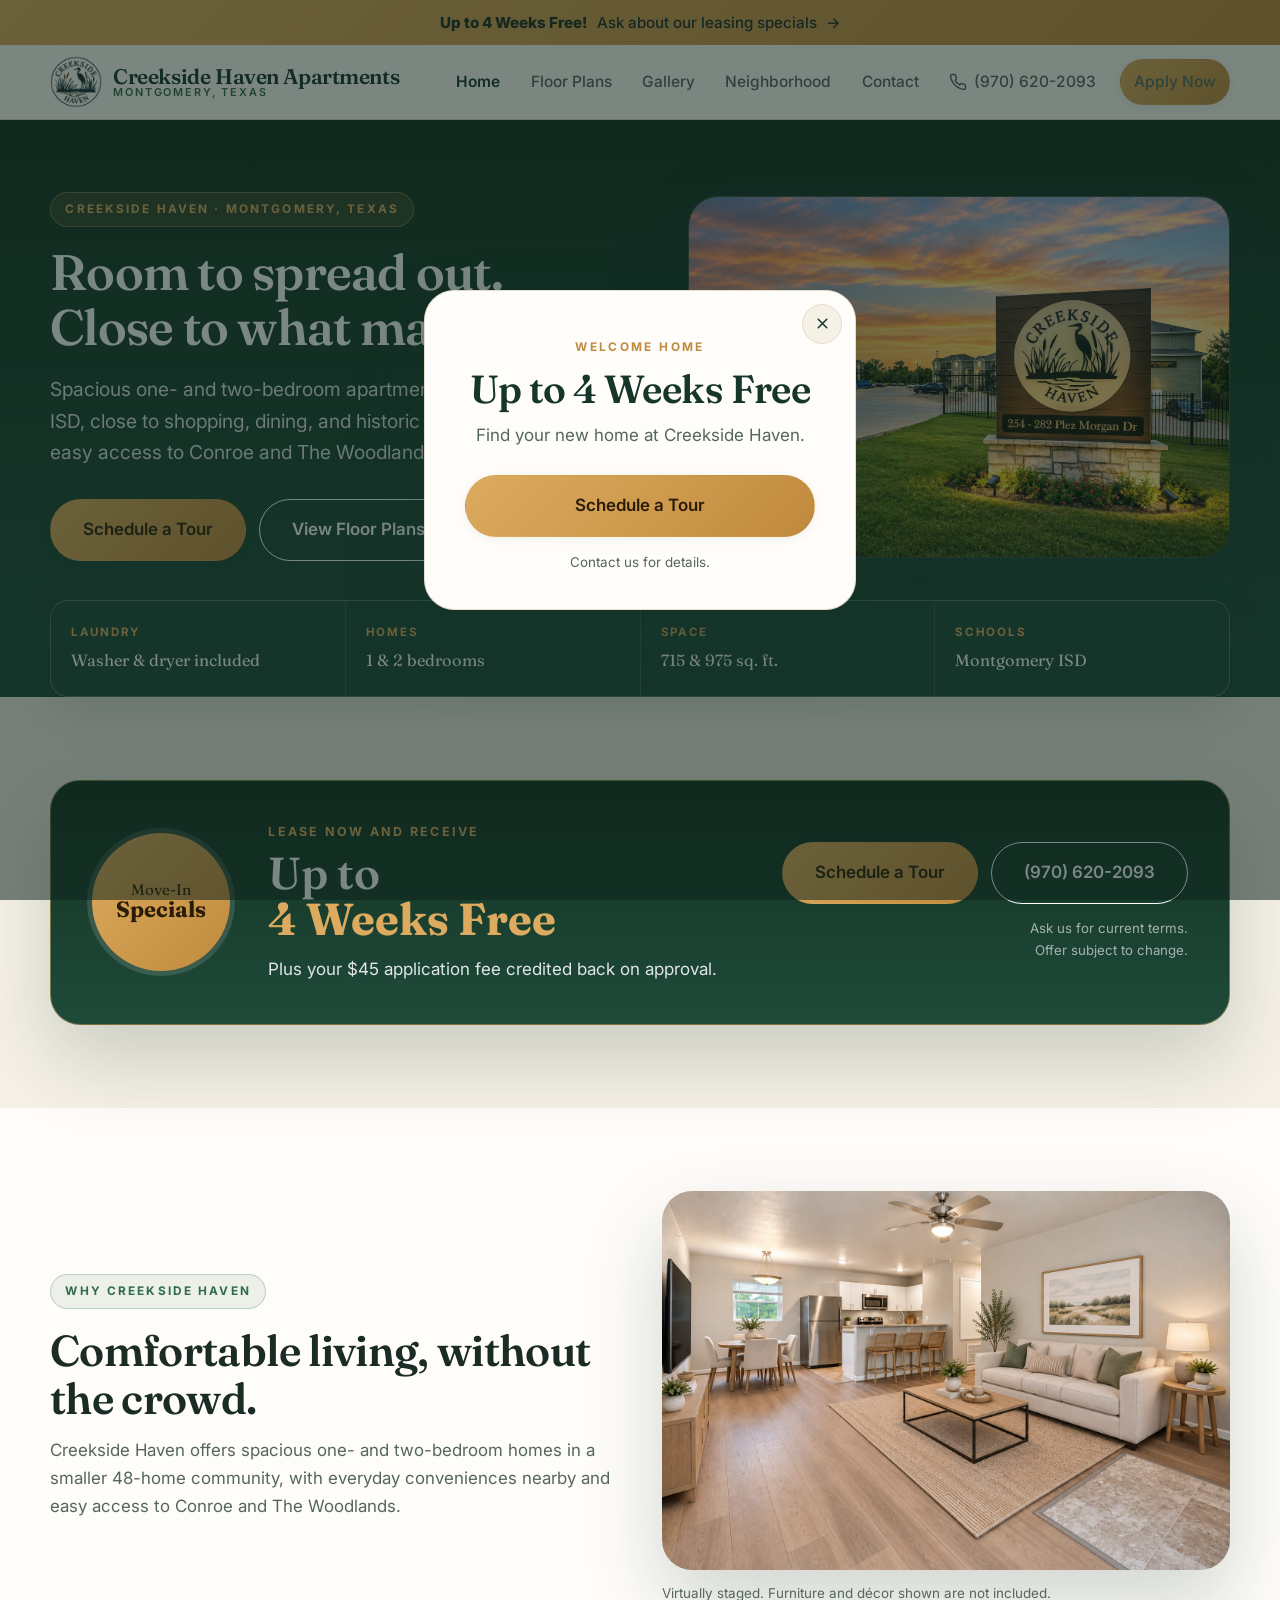
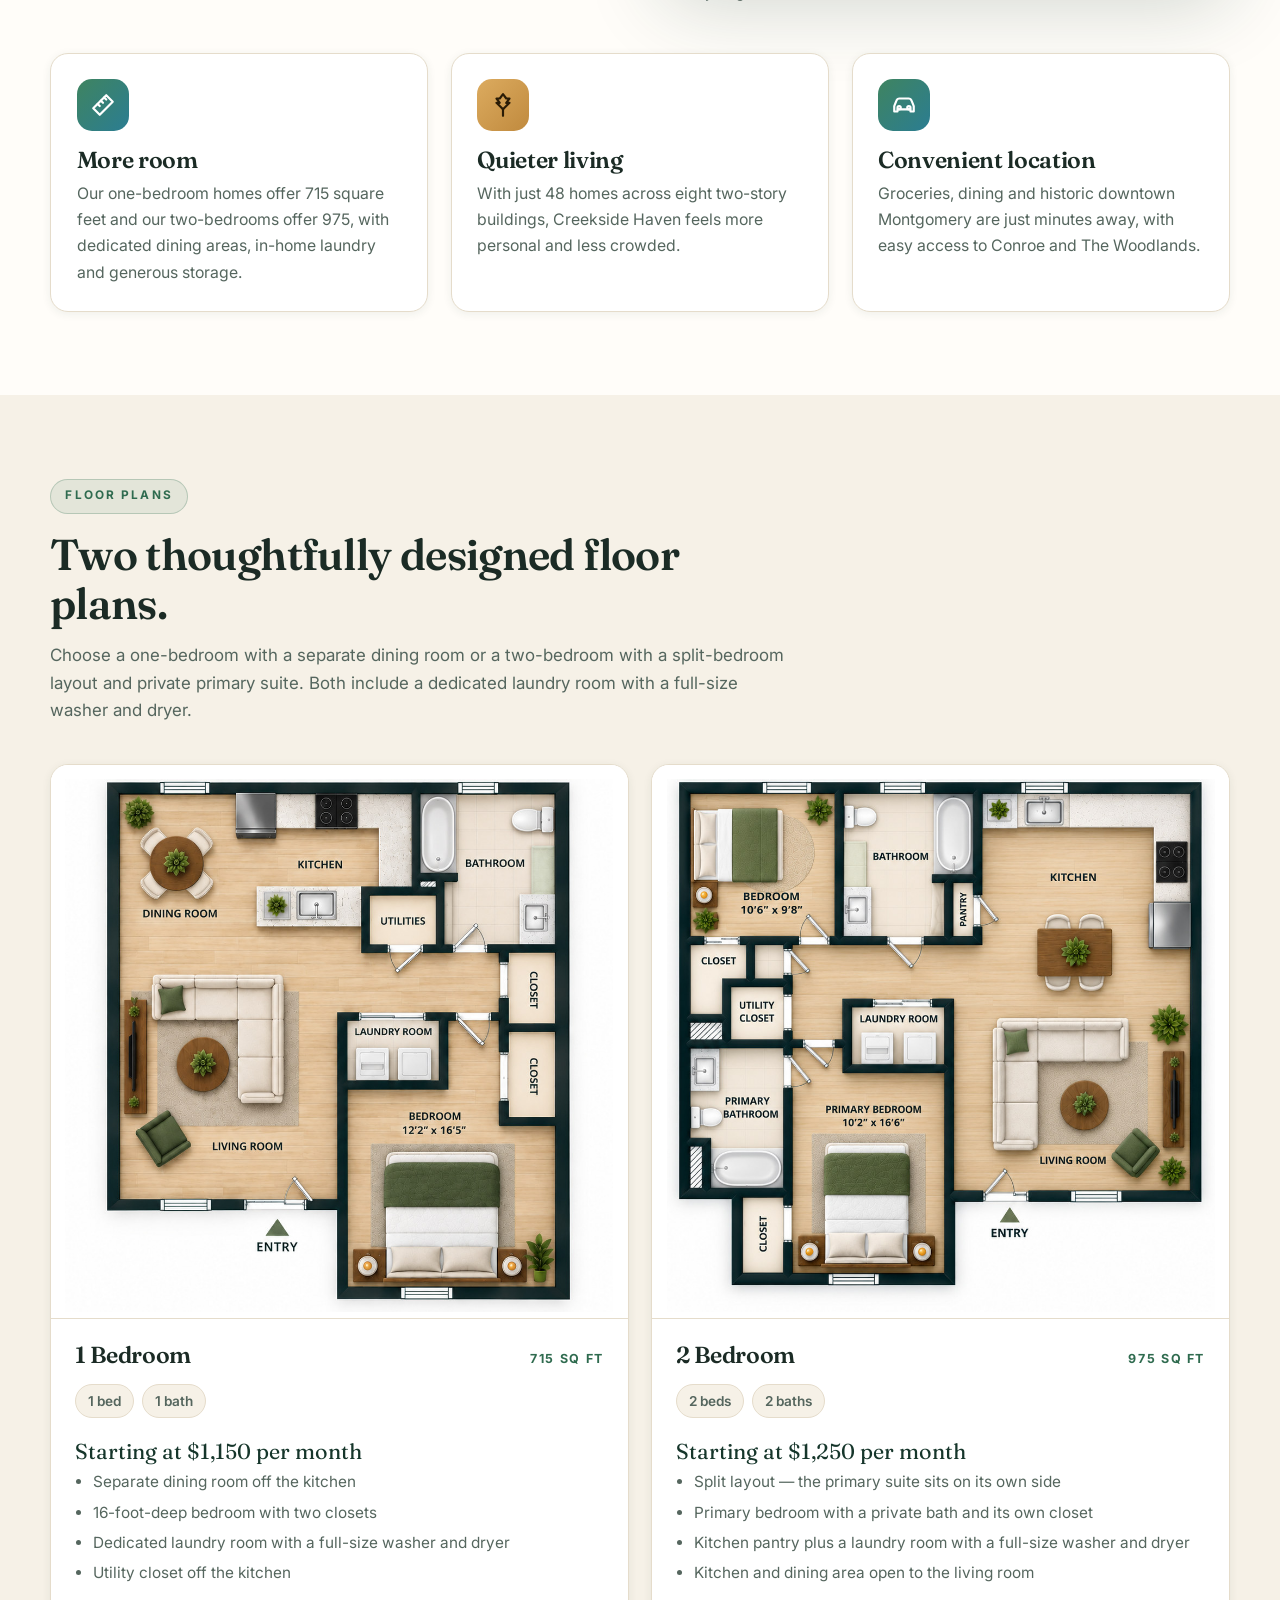
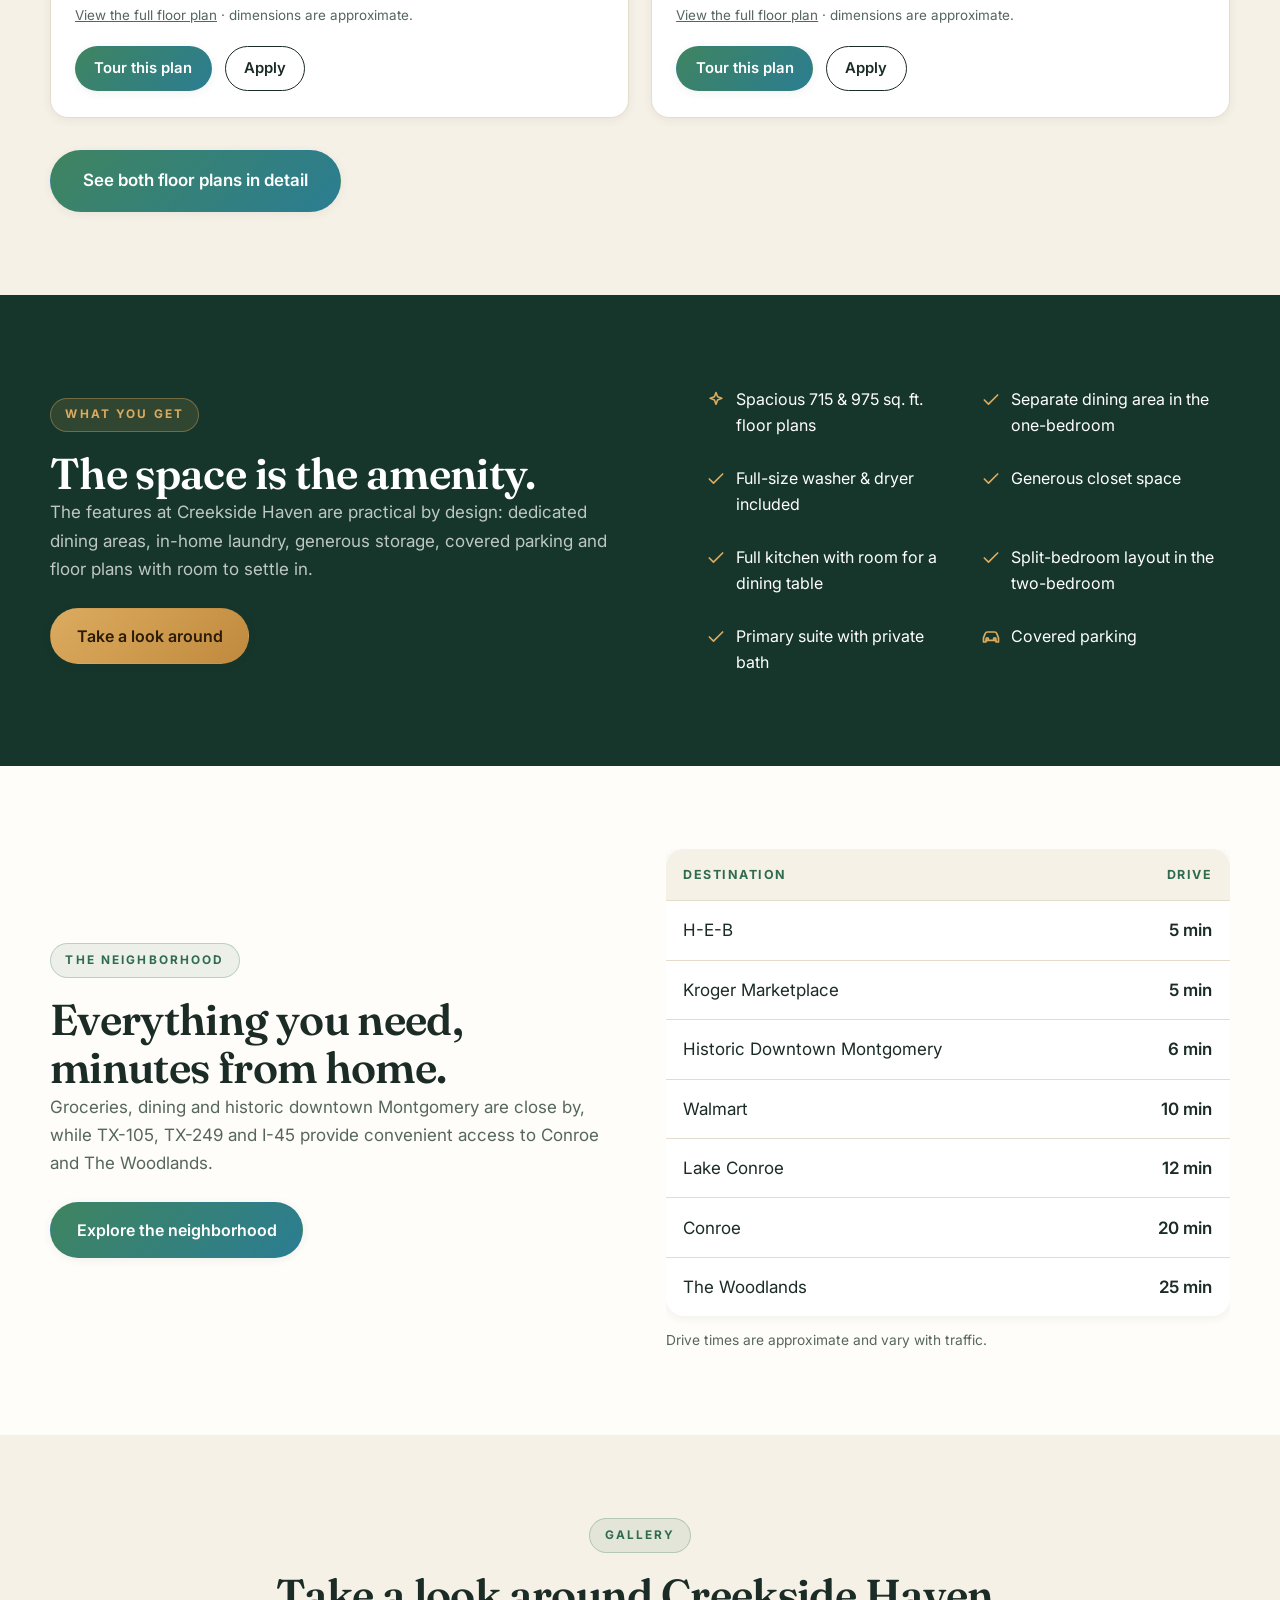
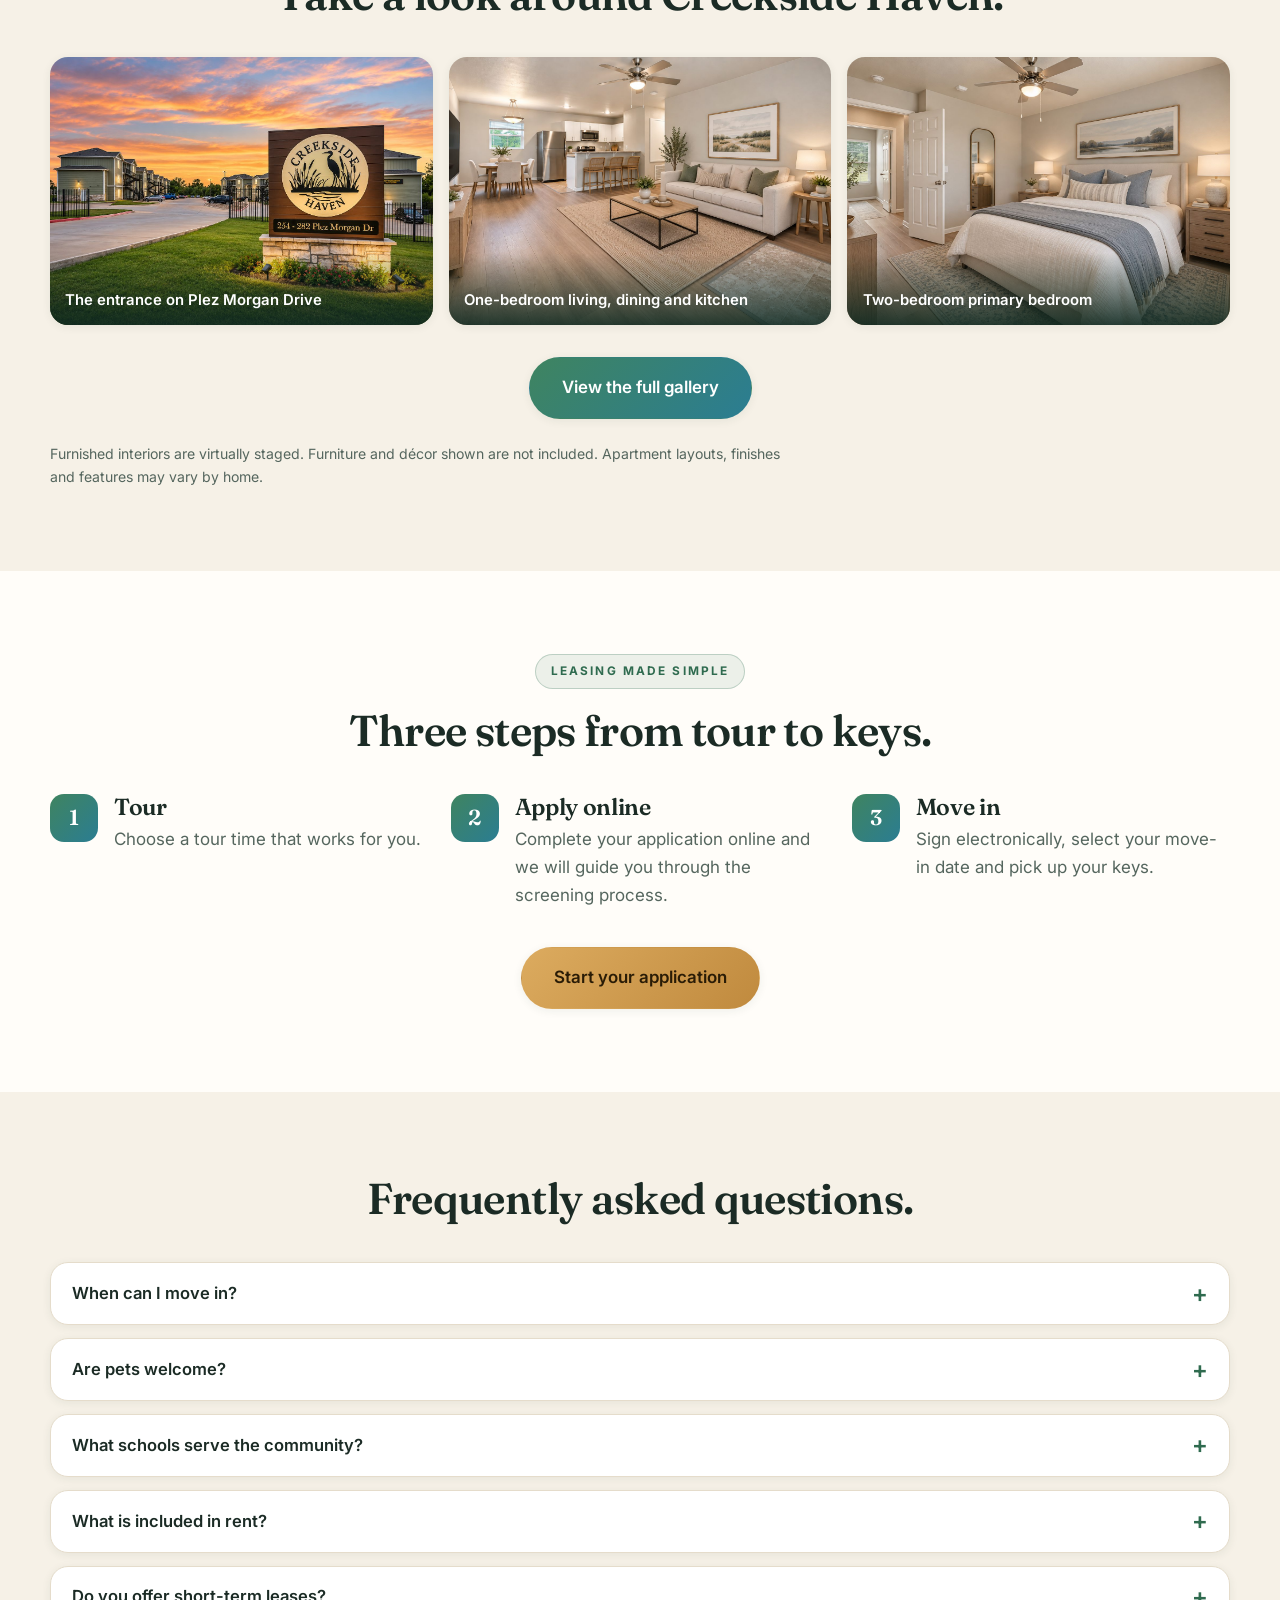
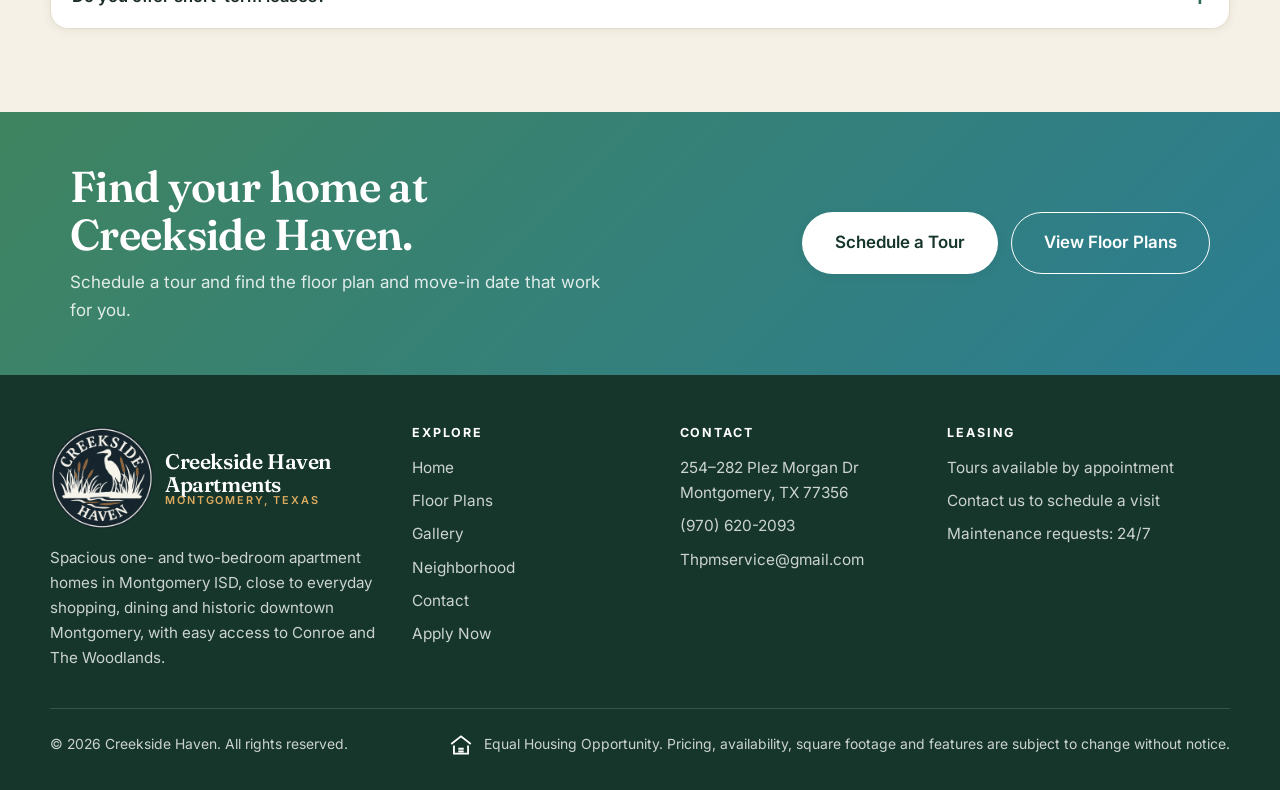
==== commit 89190c9e: "Carry the leasing special into the page, not just the bar The gold bar scrolls away after a second a" ====
--- a/index.html
+++ b/index.html
@@ -145,6 +145,32 @@
       </div>
     </section>
 
+    <!-- Move-in special. The concession is the strongest hook the page has, so it
+         runs above the pitch rather than under it. Temporary: delete with the
+         .promo-bar when the offer ends. -->
+    <section class="section specials" id="specials">
+      <div class="container">
+        <div class="special-card">
+          <div class="special-seal" aria-hidden="true">
+            <span>Move-In</span>
+            <strong>Specials</strong>
+          </div>
+          <div class="special-body">
+            <span class="special-kicker">Lease now and receive</span>
+            <p class="special-headline">Up to <strong>4 Weeks Free</strong></p>
+            <p class="special-note">Plus your $45 application fee credited back on approval.</p>
+          </div>
+          <div class="special-actions">
+            <div class="btn-row">
+              <a class="btn btn-primary btn-lg" href="contact.html">Schedule a Tour</a>
+              <a class="btn btn-ghost btn-lg" href="tel:+19706202093">(970)&nbsp;620-2093</a>
+            </div>
+            <p class="special-terms">Ask us for current terms.<br />Offer subject to change.</p>
+          </div>
+        </div>
+      </div>
+    </section>
+
     <section class="section why-section">
       <div class="container">
         <div class="why-intro">
@@ -359,6 +385,33 @@
     </section>
   </main>
 
+  <!-- Welcome offer. Homepage only, once per browser session.
+       To change the wording, edit the three lines of copy below.
+       To switch the pop-up off without removing it, add data-welcome-off to the
+       <dialog>. To show a changed offer to people who already dismissed the old
+       one, change data-welcome-key. data-welcome-delay is milliseconds.
+       Closing works without JavaScript: the button submits a method="dialog"
+       form. Escape and the backdrop are handled in js/site.js. -->
+  <dialog class="welcome" id="welcome" aria-labelledby="welcome-title"
+          data-welcome-key="ch-welcome-4-weeks-free" data-welcome-delay="1400">
+    <!-- Focus starts on the card, not the close button: a screen reader then
+         announces the dialog and its heading, and a mouse visitor is not met by
+         a focus ring on the first thing they see. Tab still reaches Close, then
+         the tour button. -->
+    <div class="welcome-card" tabindex="-1" autofocus>
+      <form method="dialog">
+        <button type="submit" class="welcome-close" aria-label="Close this offer">
+          <svg viewBox="0 0 24 24" fill="none" stroke="currentColor" stroke-width="2.2" stroke-linecap="round" aria-hidden="true"><path d="M18 6 6 18M6 6l12 12"/></svg>
+        </button>
+      </form>
+      <span class="welcome-kicker">Welcome home</span>
+      <h2 class="welcome-title" id="welcome-title">Up to 4 Weeks Free</h2>
+      <p class="welcome-copy">Find your new home at Creekside Haven.</p>
+      <a class="btn btn-primary btn-lg" href="contact.html">Schedule a Tour</a>
+      <p class="welcome-note">Contact us for details.</p>
+    </div>
+  </dialog>
+
   <footer class="site-footer">
     <div class="container">
       <div class="footer-grid">
--- a/css/site.css
+++ b/css/site.css
@@ -847,6 +847,102 @@
 .cta-band h2 { color: #fff; max-width: 30rem; }
 .cta-band p { color: rgba(255,255,255,.85); margin-top: .5rem; max-width: 34rem; }
 
+/* ---------------------------- Move-in special ---------------------------- */
+/* Temporary, like .promo-bar above. When the concession ends, delete this
+   block, the .promo-bar block, and their markup on every page. The card is
+   deliberately the one piece of the site that shouts: the seal, the brass
+   numeral and the hero gradient are lifted from the printed flyer so a
+   prospect who saw that recognises this page as the same offer. */
+.specials { background: var(--sand); }
+.special-card {
+  display: flex; align-items: center; gap: clamp(1.4rem, 3vw, 2.6rem);
+  background: var(--grad-hero); color: #fff;
+  border: 1px solid rgba(220, 171, 95, .5);
+  border-radius: var(--radius-lg); box-shadow: var(--shadow-lg);
+  padding: clamp(1.8rem, 3.2vw, 2.6rem) clamp(1.5rem, 3.2vw, 2.9rem);
+}
+.special-seal {
+  flex: none; width: 138px; height: 138px; border-radius: 50%;
+  display: grid; place-content: center; text-align: center;
+  background: var(--grad-brass); color: #2a1c06;
+  box-shadow: 0 0 0 5px rgba(255, 255, 255, .13);
+  font-family: var(--font-display); line-height: 1.08;
+}
+.special-seal span { font-size: .95rem; }
+.special-seal strong { display: block; font-size: 1.38rem; font-weight: 700; }
+.special-body { flex: 1 1 auto; }
+.special-kicker {
+  display: block; font-size: .78rem; letter-spacing: .18em; text-transform: uppercase;
+  font-weight: 700; color: var(--brass-2);
+}
+.special-headline {
+  font-family: var(--font-display); font-weight: 600; line-height: 1.02;
+  font-size: clamp(1.85rem, 4.2vw, 2.8rem); margin-top: .5rem; color: #fff;
+}
+.special-headline strong { display: block; font-weight: 700; color: var(--brass-2); }
+.special-note { color: rgba(255, 255, 255, .87); margin-top: .8rem; max-width: 30rem; }
+/* The buttons take the width the copy does not, so the card stays one band
+   deep instead of two. */
+.special-actions { flex: none; text-align: right; }
+.special-actions .btn-row { justify-content: flex-end; }
+.special-terms { font-size: .83rem; color: rgba(255, 255, 255, .6); margin-top: .9rem; }
+@media (max-width: 1020px) {
+  .special-card { flex-direction: column; text-align: center; }
+  .special-note { margin-left: auto; margin-right: auto; }
+  .special-actions { text-align: center; }
+  .special-actions .btn-row { justify-content: center; }
+}
+
+/* --------------------------- Welcome offer ------------------------------ */
+/* The <dialog> itself is transparent and holds no padding: that way any click
+   that lands on it is a click on the backdrop and nothing else, which is what
+   the dismiss handler keys on. The cream card is the child that carries the
+   look. Delete this block with .promo-bar and .specials when the offer ends. */
+.welcome {
+  padding: 0; border: 0; background: transparent; overflow: visible;
+  color: var(--text);
+  /* Centred here rather than left to the UA sheet: once width is declared,
+     browsers disagree about where a modal <dialog> lands. inset 0 plus
+     margin auto with a definite width and a fit-content height is the one
+     spelling that centres on both axes everywhere. */
+  position: fixed; inset: 0; margin: auto;
+  width: min(27rem, calc(100vw - 2rem)); height: fit-content;
+}
+.welcome::backdrop { background: rgba(16, 38, 30, .55); }
+.welcome-card {
+  position: relative; text-align: center;
+  background: var(--cream); border: 1px solid var(--line);
+  border-radius: var(--radius-lg); box-shadow: var(--shadow-lg);
+  padding: clamp(2.1rem, 6vw, 2.9rem) clamp(1.5rem, 5vw, 2.5rem) clamp(1.7rem, 4vw, 2.2rem);
+}
+.welcome-card:focus { outline: none; }
+.welcome-close {
+  position: absolute; top: .8rem; right: .8rem;
+  width: 40px; height: 40px; padding: 0; border-radius: 50%;
+  display: grid; place-content: center; cursor: pointer;
+  background: var(--sand); color: var(--forest); border: 1px solid var(--line);
+  transition: background .15s ease, color .15s ease;
+}
+.welcome-close:hover { background: var(--forest); color: #fff; border-color: var(--forest); }
+.welcome-close svg { width: 17px; height: 17px; }
+.welcome-kicker {
+  display: block; font-size: .74rem; letter-spacing: .2em; text-transform: uppercase;
+  font-weight: 700; color: var(--brass);
+}
+.welcome-title {
+  font-family: var(--font-display); color: var(--forest); font-weight: 600;
+  font-size: clamp(1.85rem, 6.5vw, 2.45rem); line-height: 1.05; margin-top: .75rem;
+}
+.welcome-copy { color: var(--ink-soft); margin-top: .7rem; }
+.welcome .btn { margin-top: 1.6rem; width: 100%; }
+.welcome-note { font-size: .84rem; color: var(--ink-soft); margin-top: .9rem; }
+@media (prefers-reduced-motion: no-preference) {
+  .welcome[open] { animation: welcome-rise .28s ease-out; }
+  .welcome[open]::backdrop { animation: welcome-fade .28s ease-out; }
+}
+@keyframes welcome-rise { from { opacity: 0; transform: translateY(14px); } }
+@keyframes welcome-fade { from { opacity: 0; } }
+
 /* -------------------------------- Footer --------------------------------- */
 .site-footer { background: var(--forest); color: rgba(255,255,255,.78); padding: 3.2rem 0 2rem; }
 .footer-grid { display: grid; grid-template-columns: 1.4fr 1fr 1fr 1.2fr; gap: 2rem; }
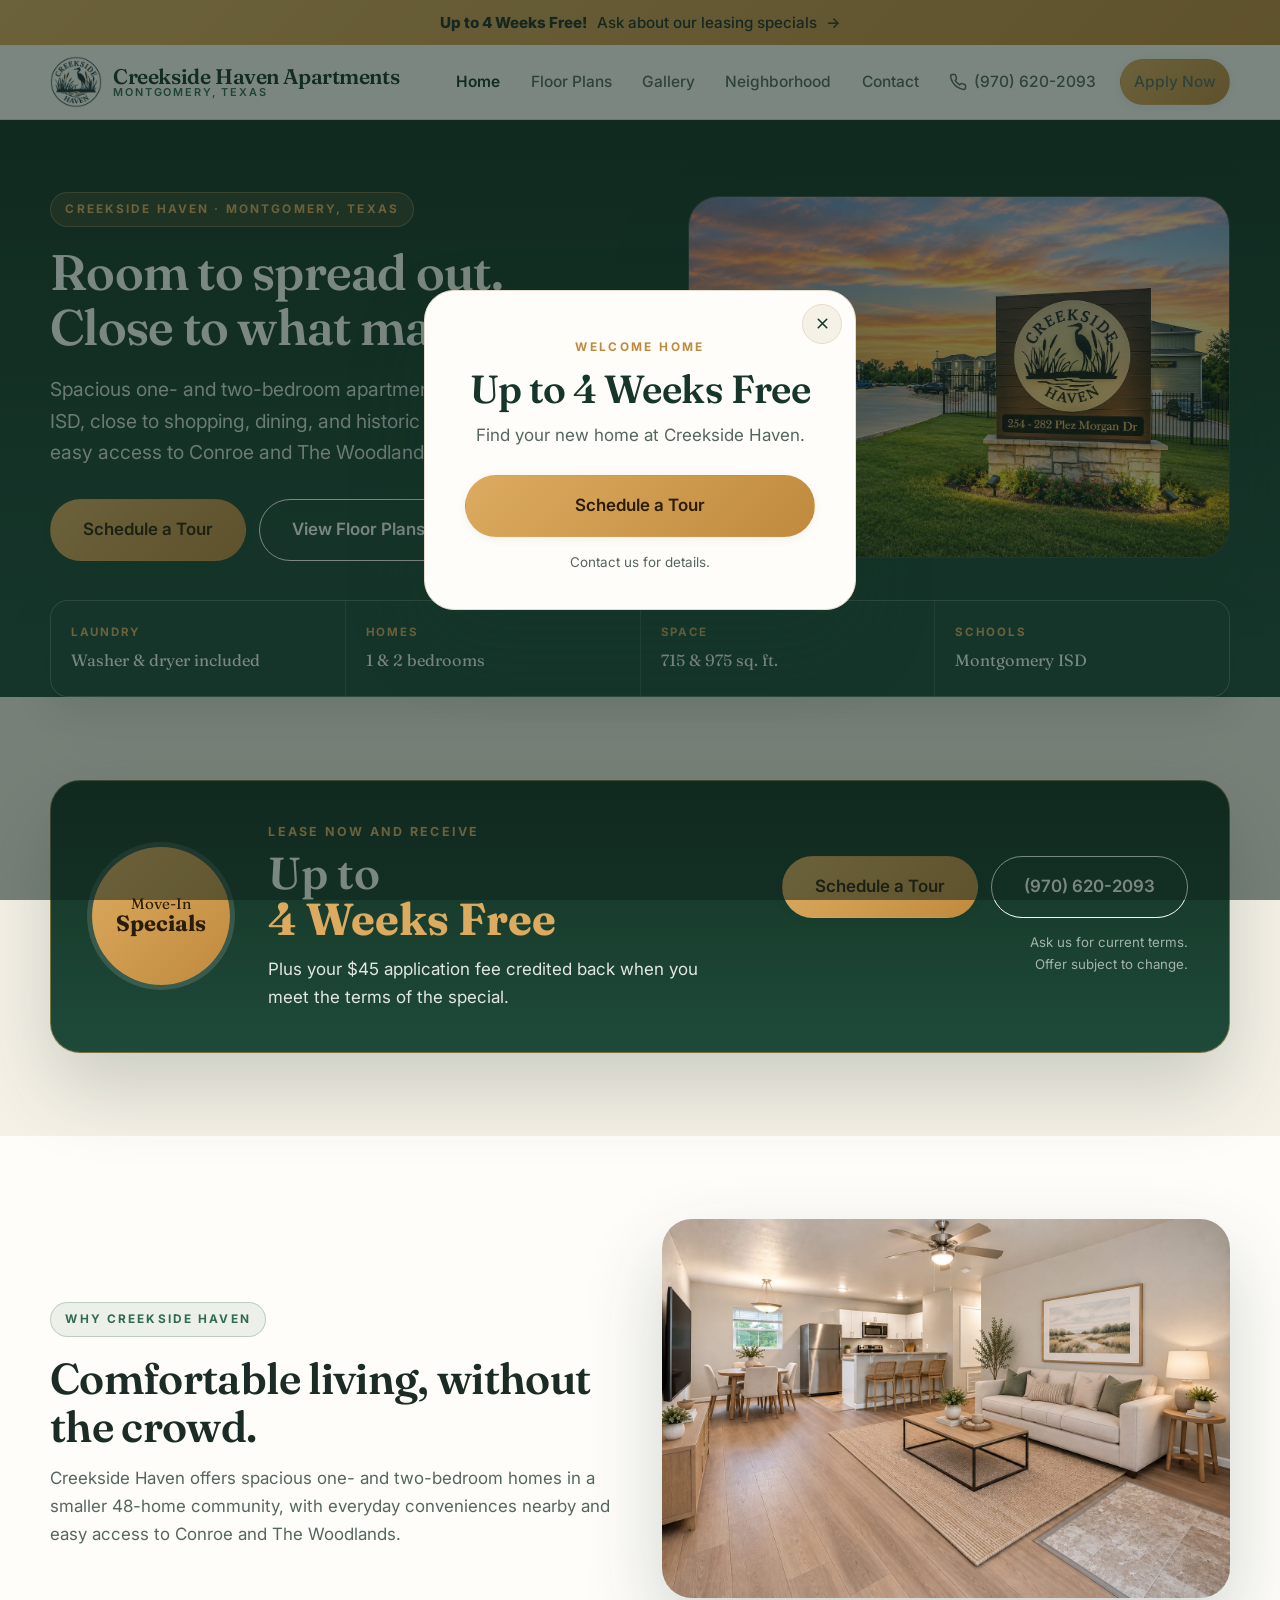
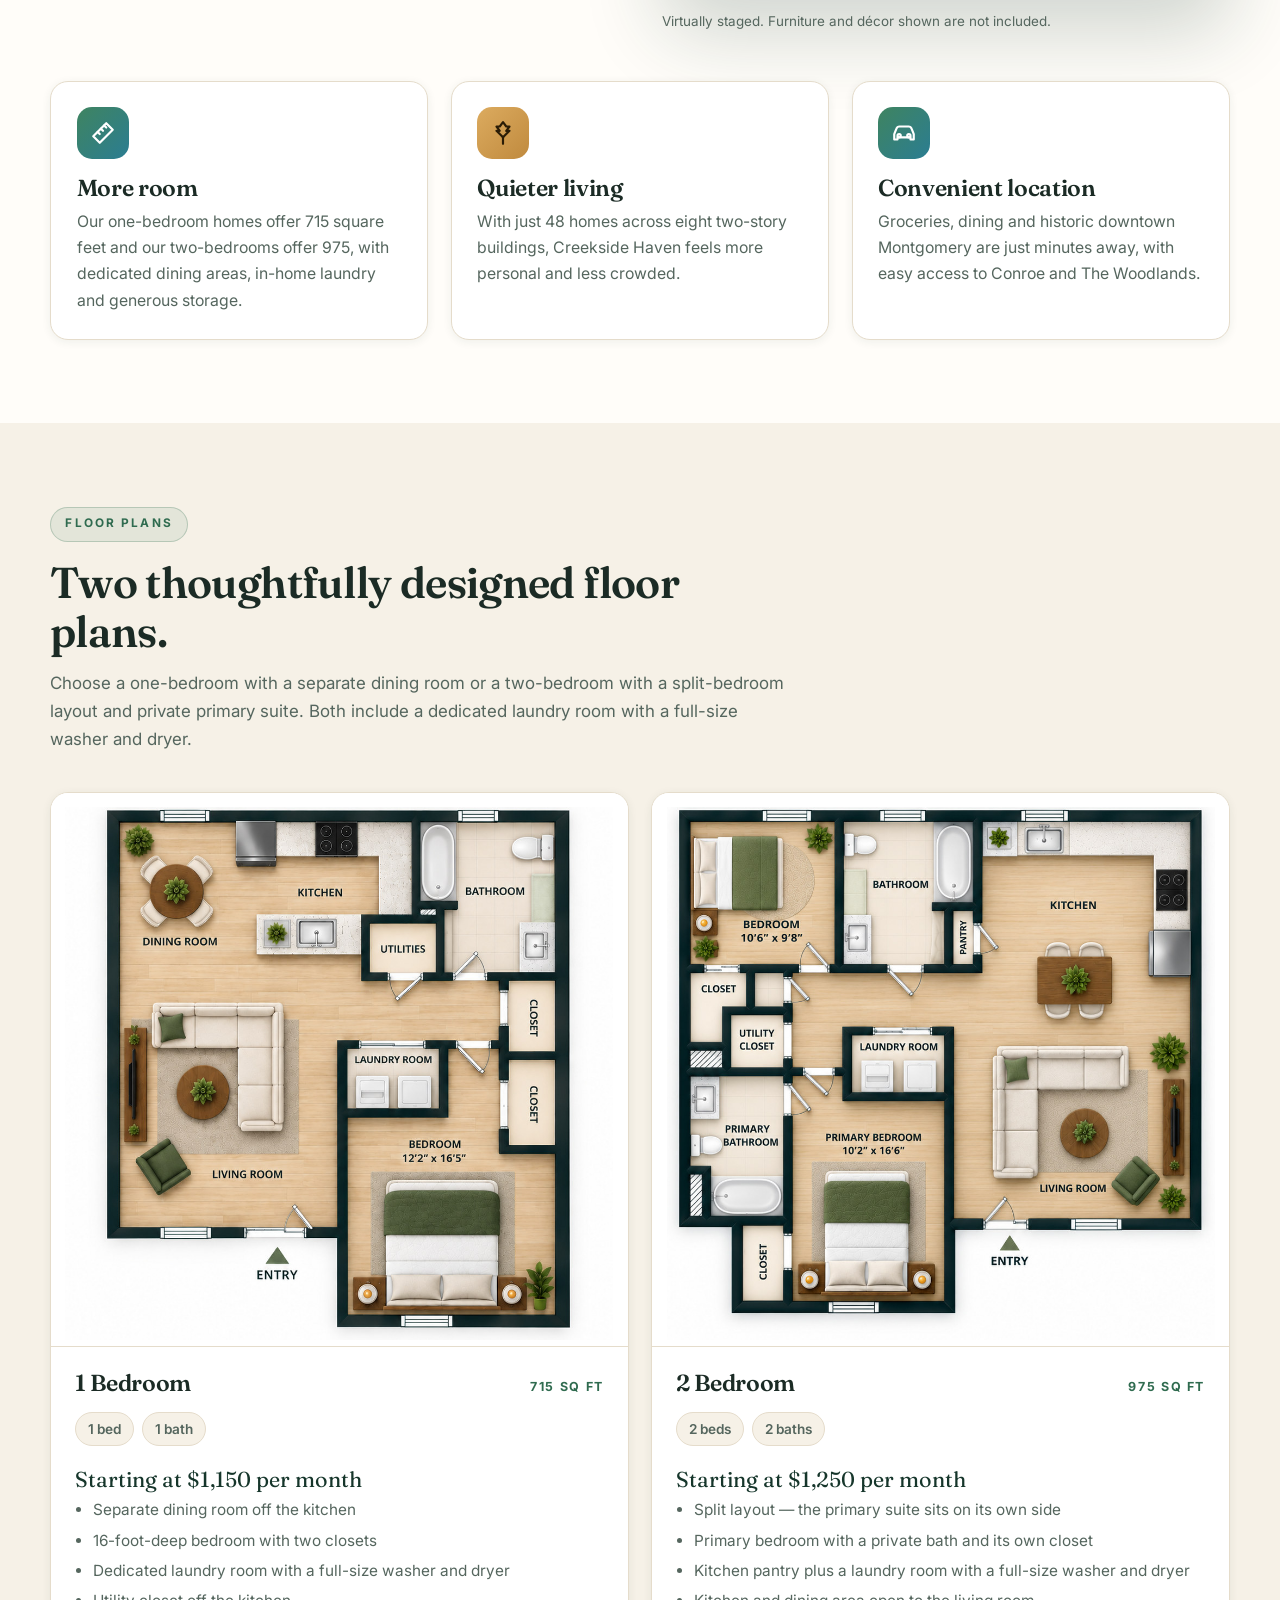
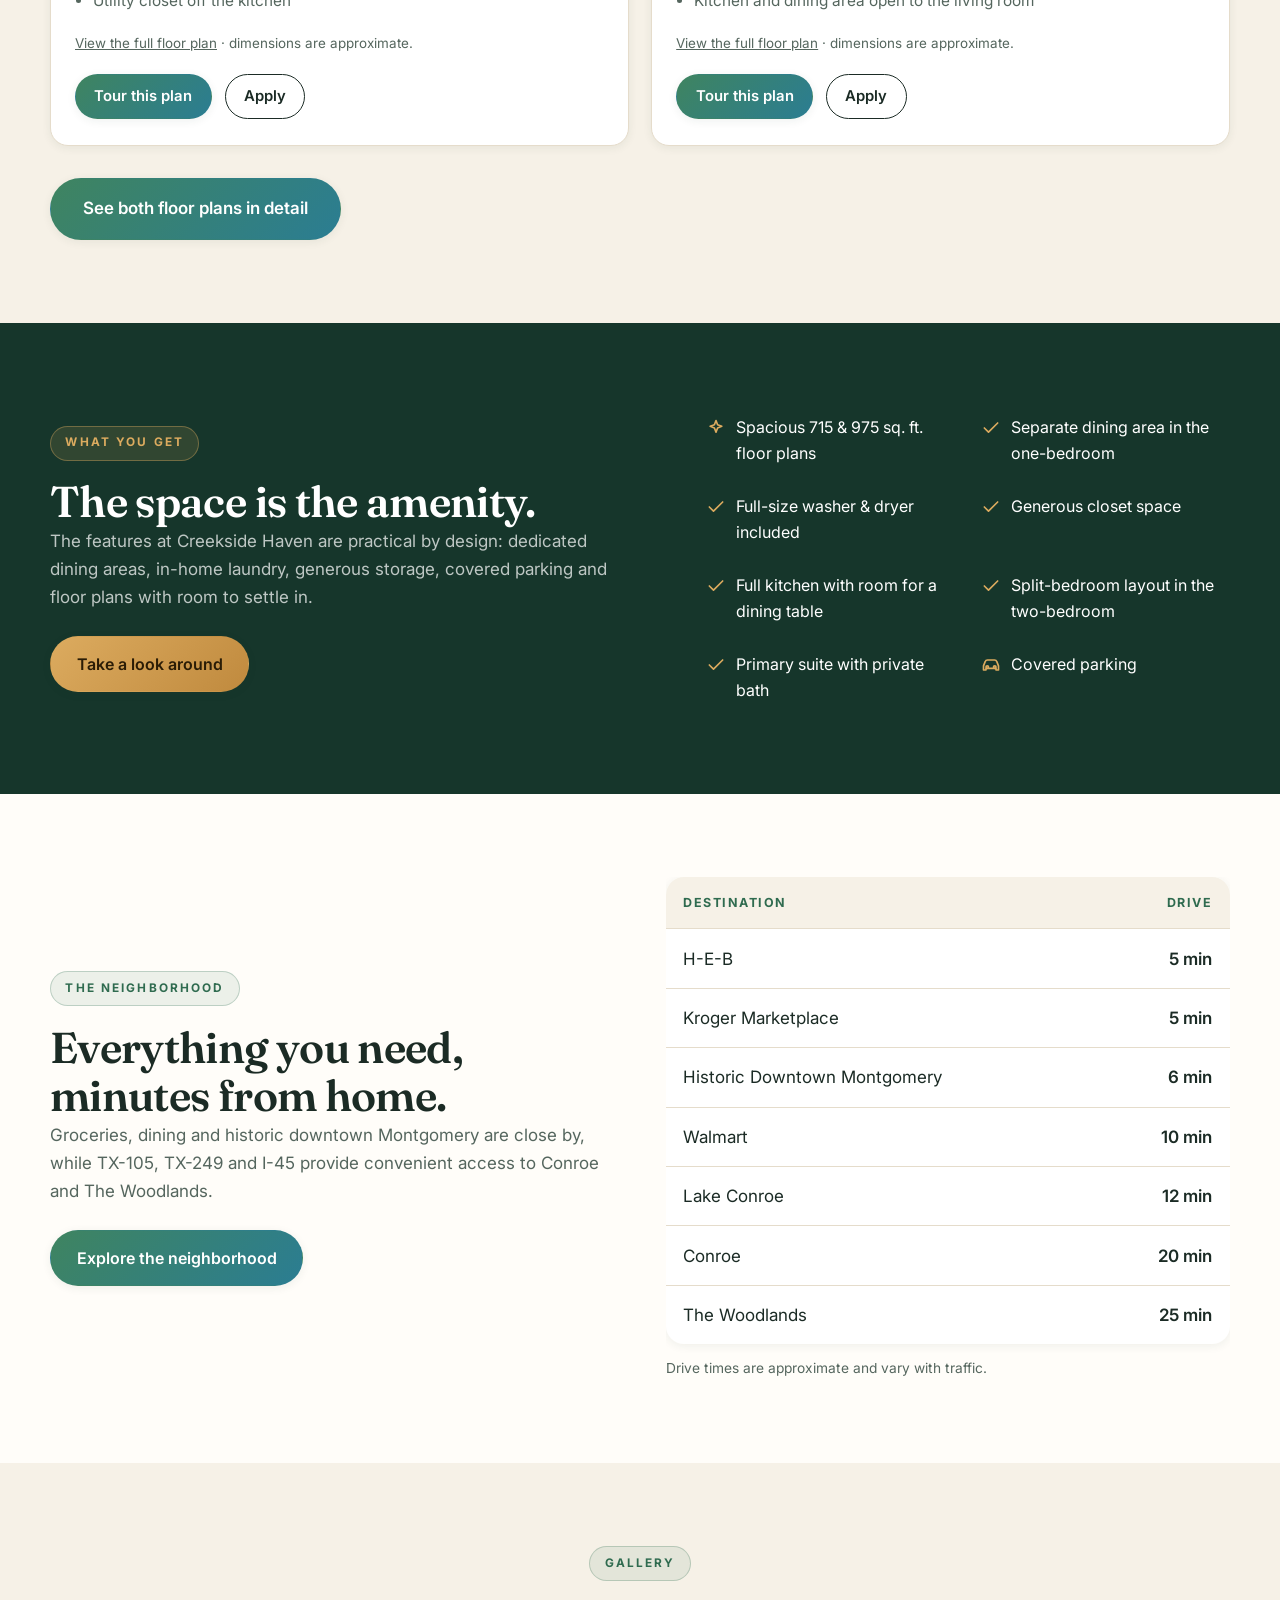
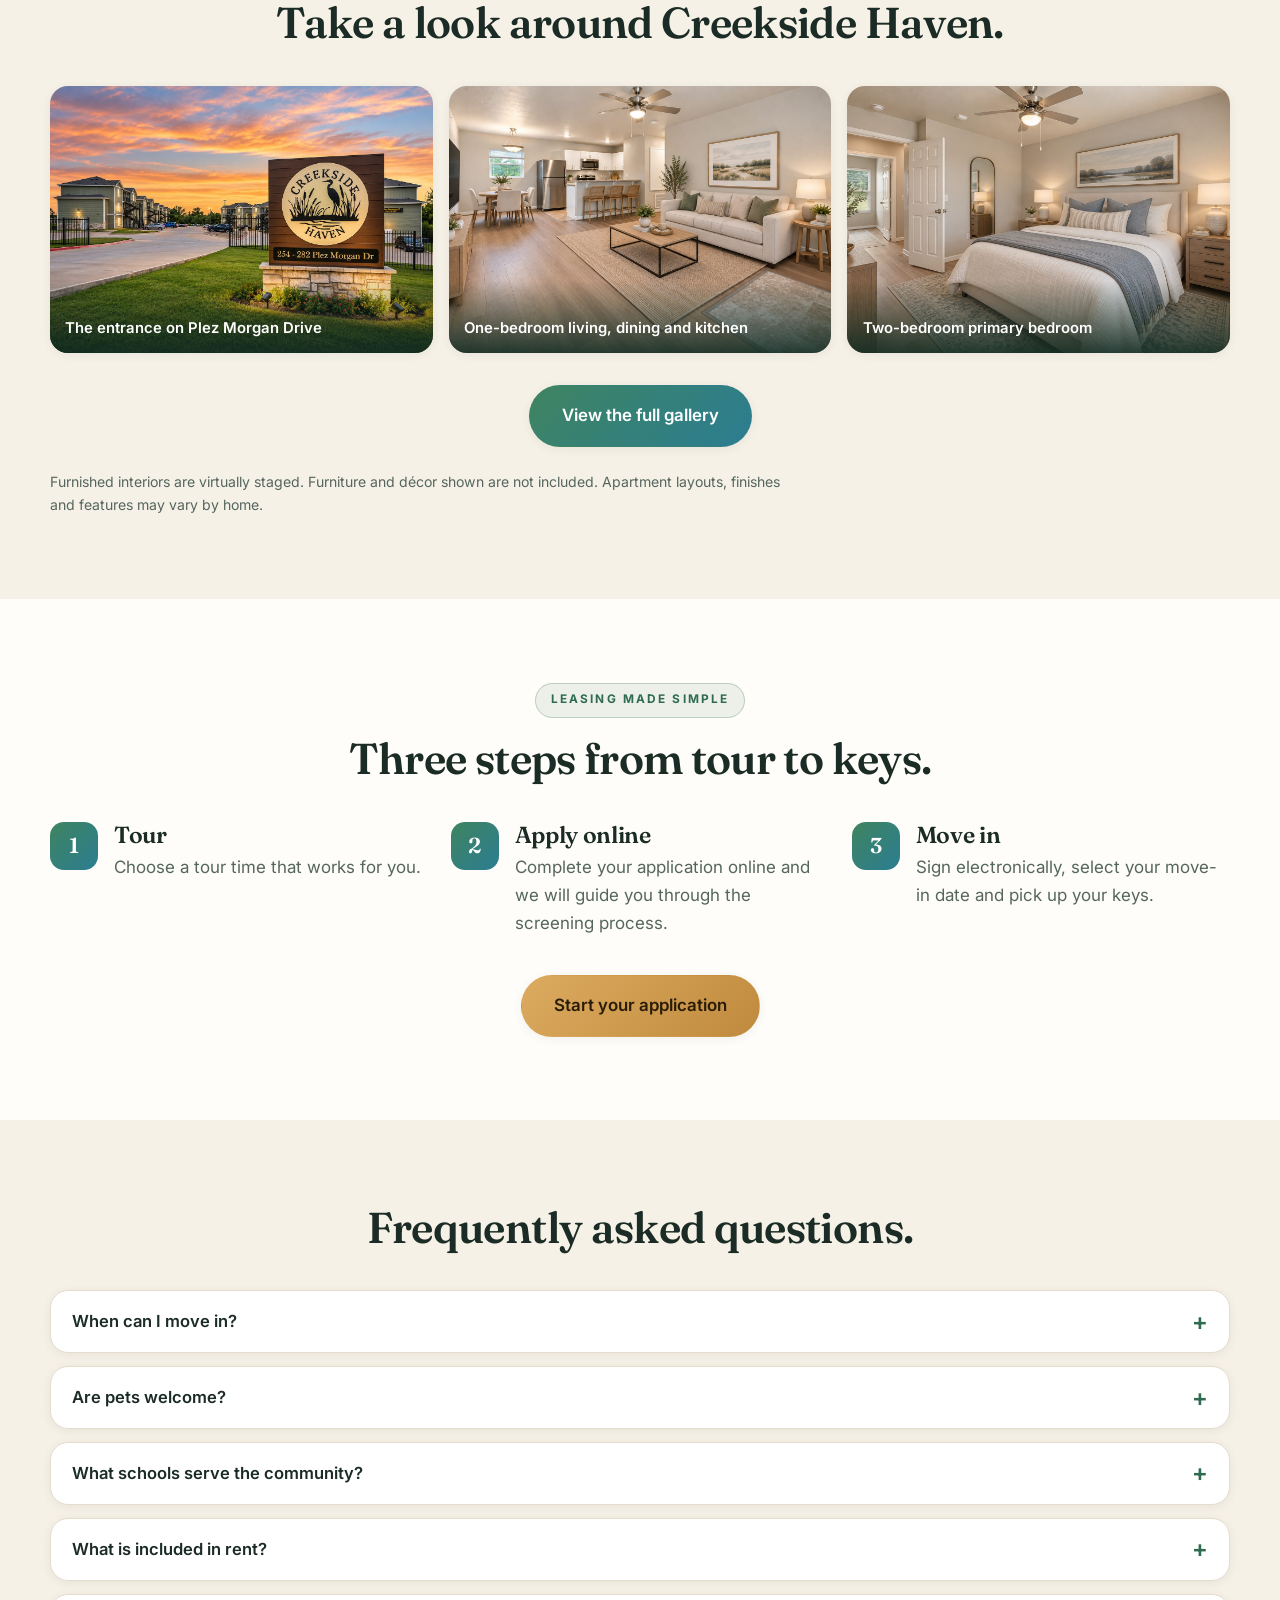
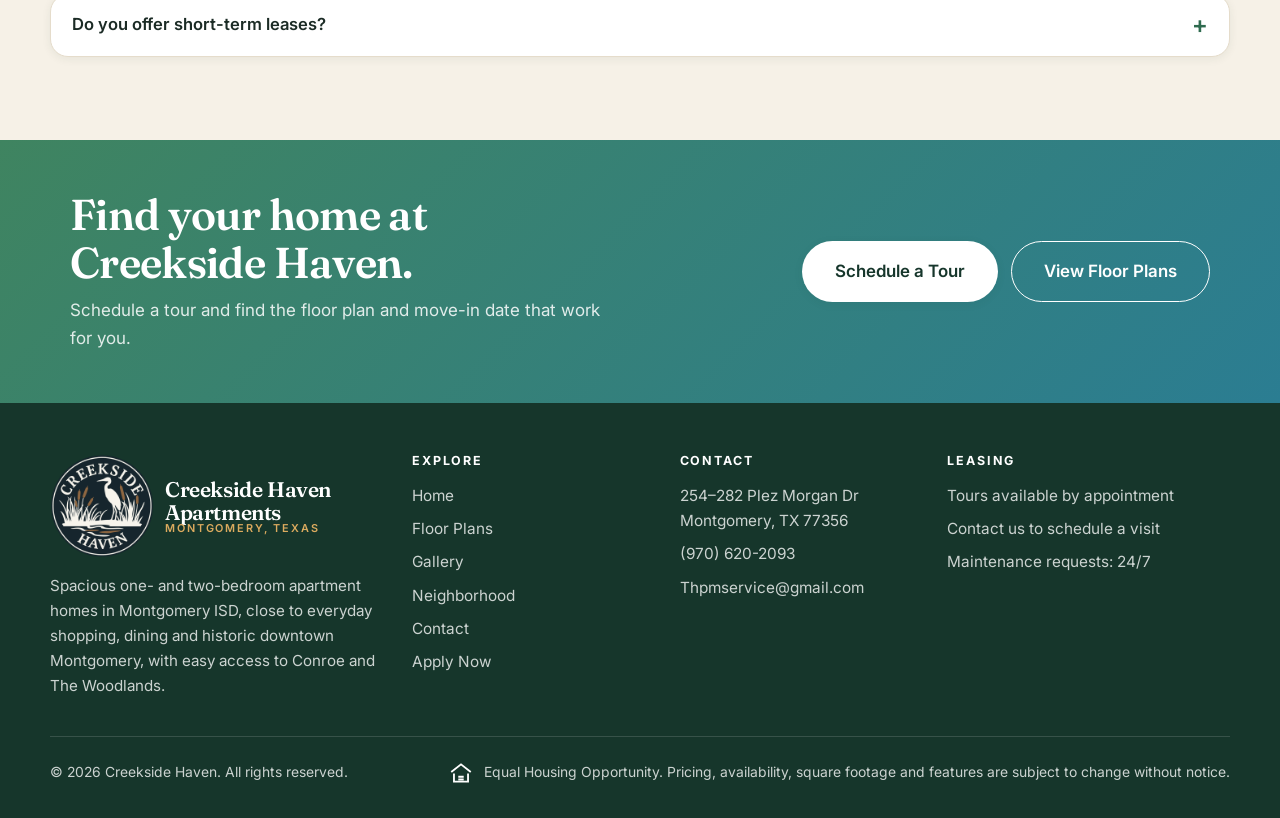
==== commit f980cf20: "Say what the fee credit is conditional on, and cut what was never confirmed The credit is earned by " ====
--- a/index.html
+++ b/index.html
@@ -158,7 +158,8 @@
           <div class="special-body">
             <span class="special-kicker">Lease now and receive</span>
             <p class="special-headline">Up to <strong>4 Weeks Free</strong></p>
-            <p class="special-note">Plus your $45 application fee credited back on approval.</p>
+            <p class="special-note">Plus your $45 application fee credited back when you meet the
+              terms of the special.</p>
           </div>
           <div class="special-actions">
             <div class="btn-row">
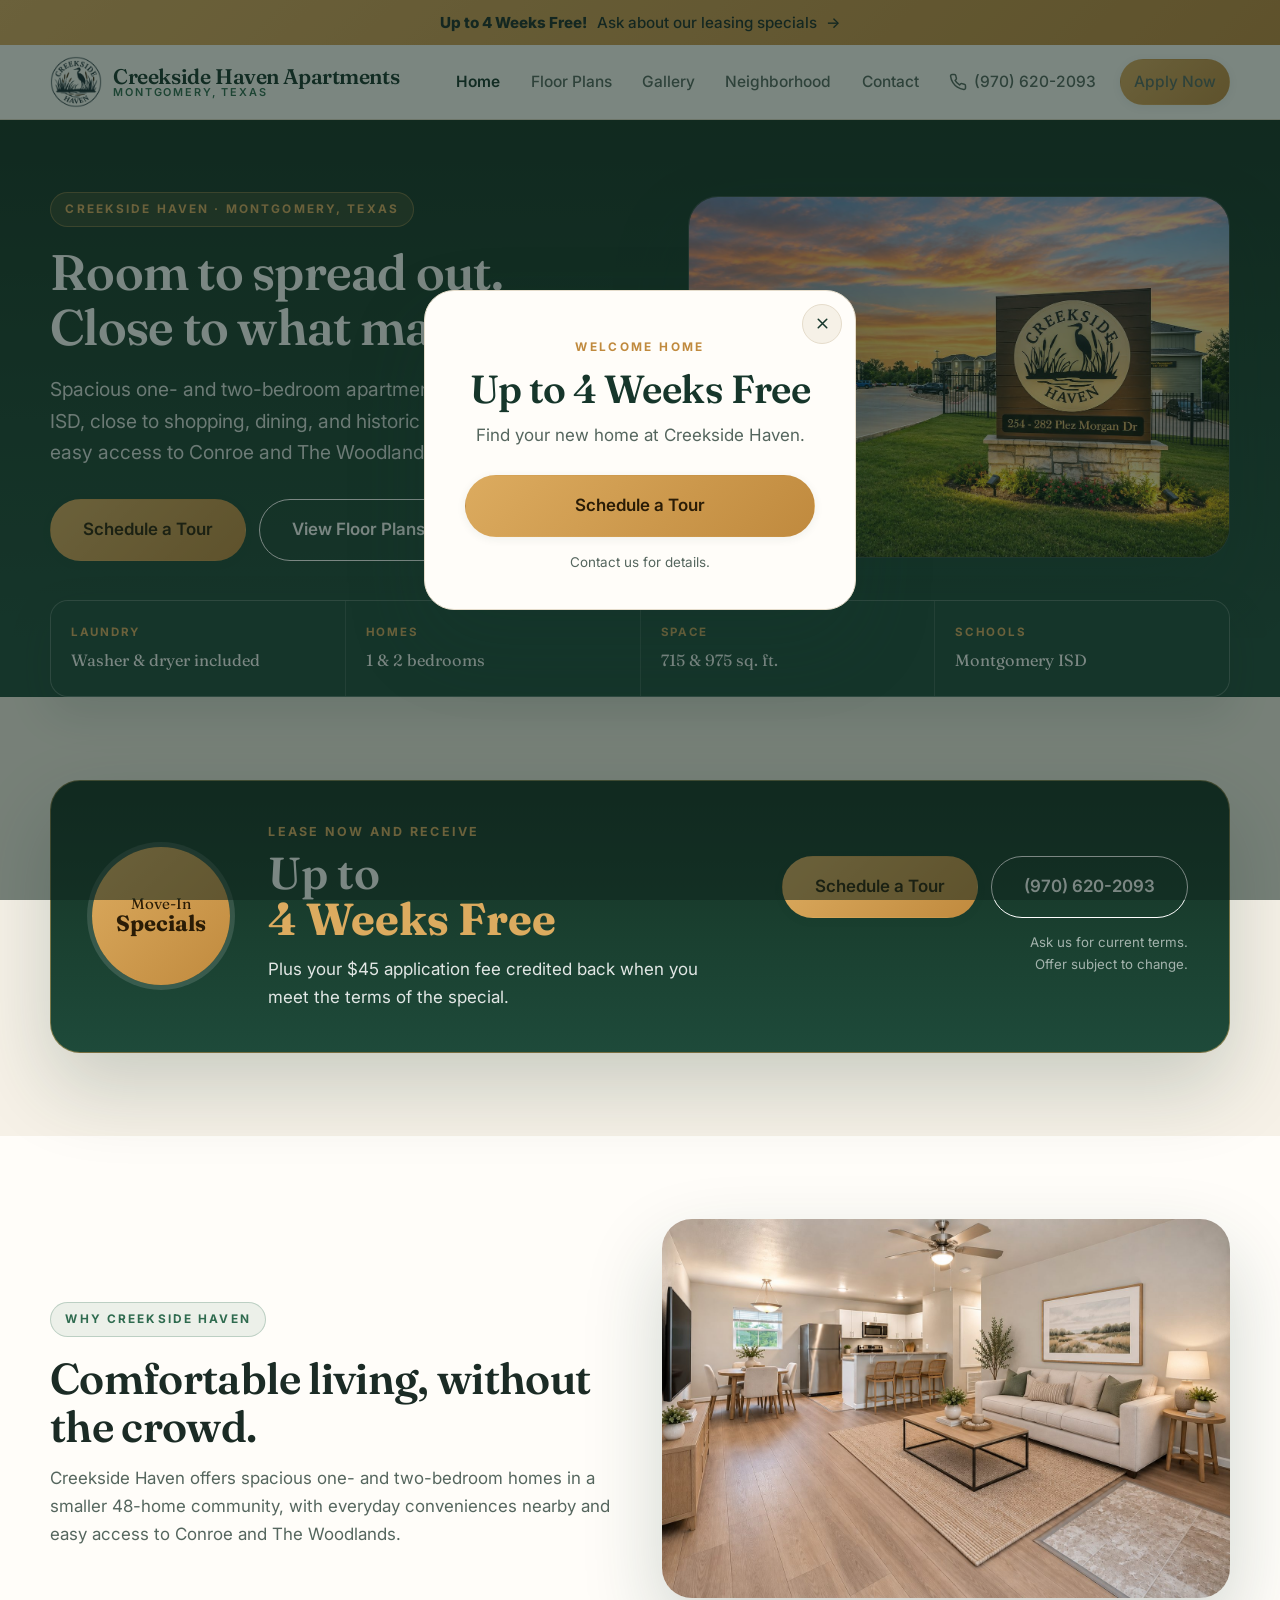
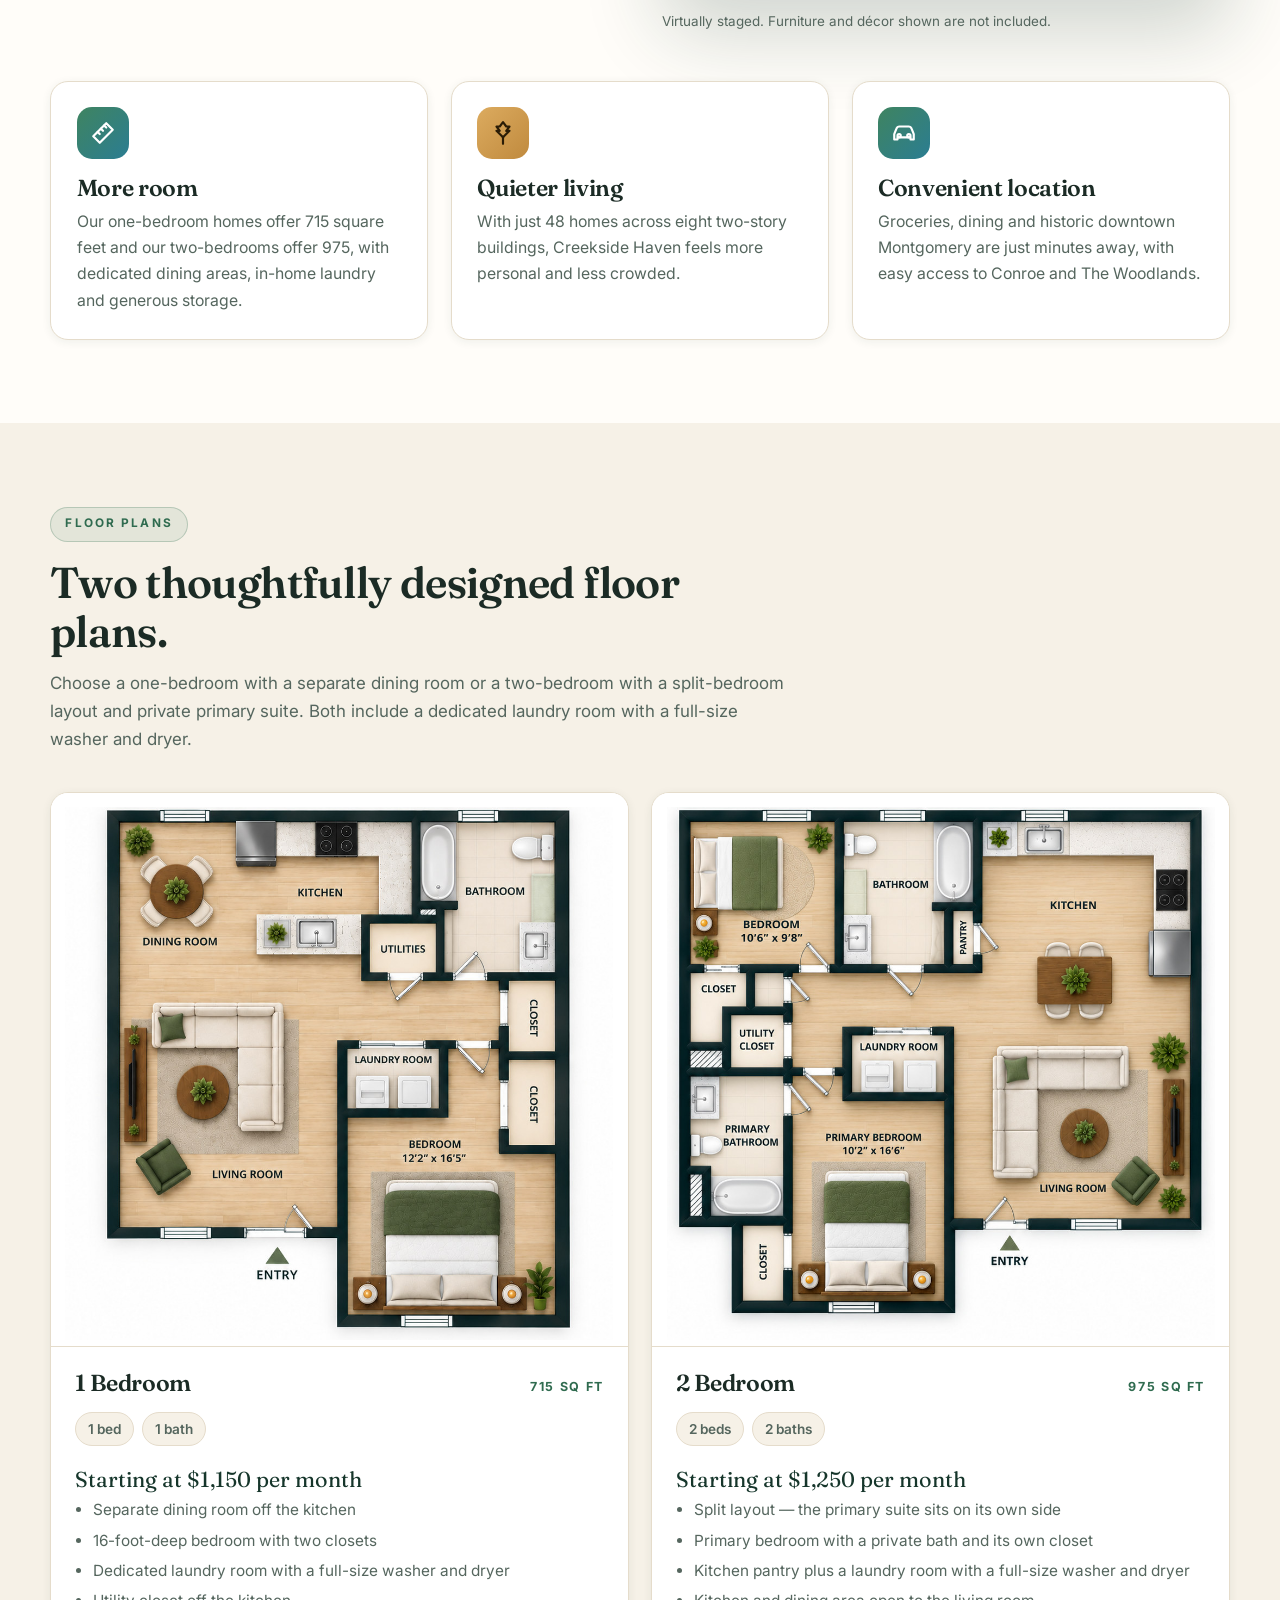
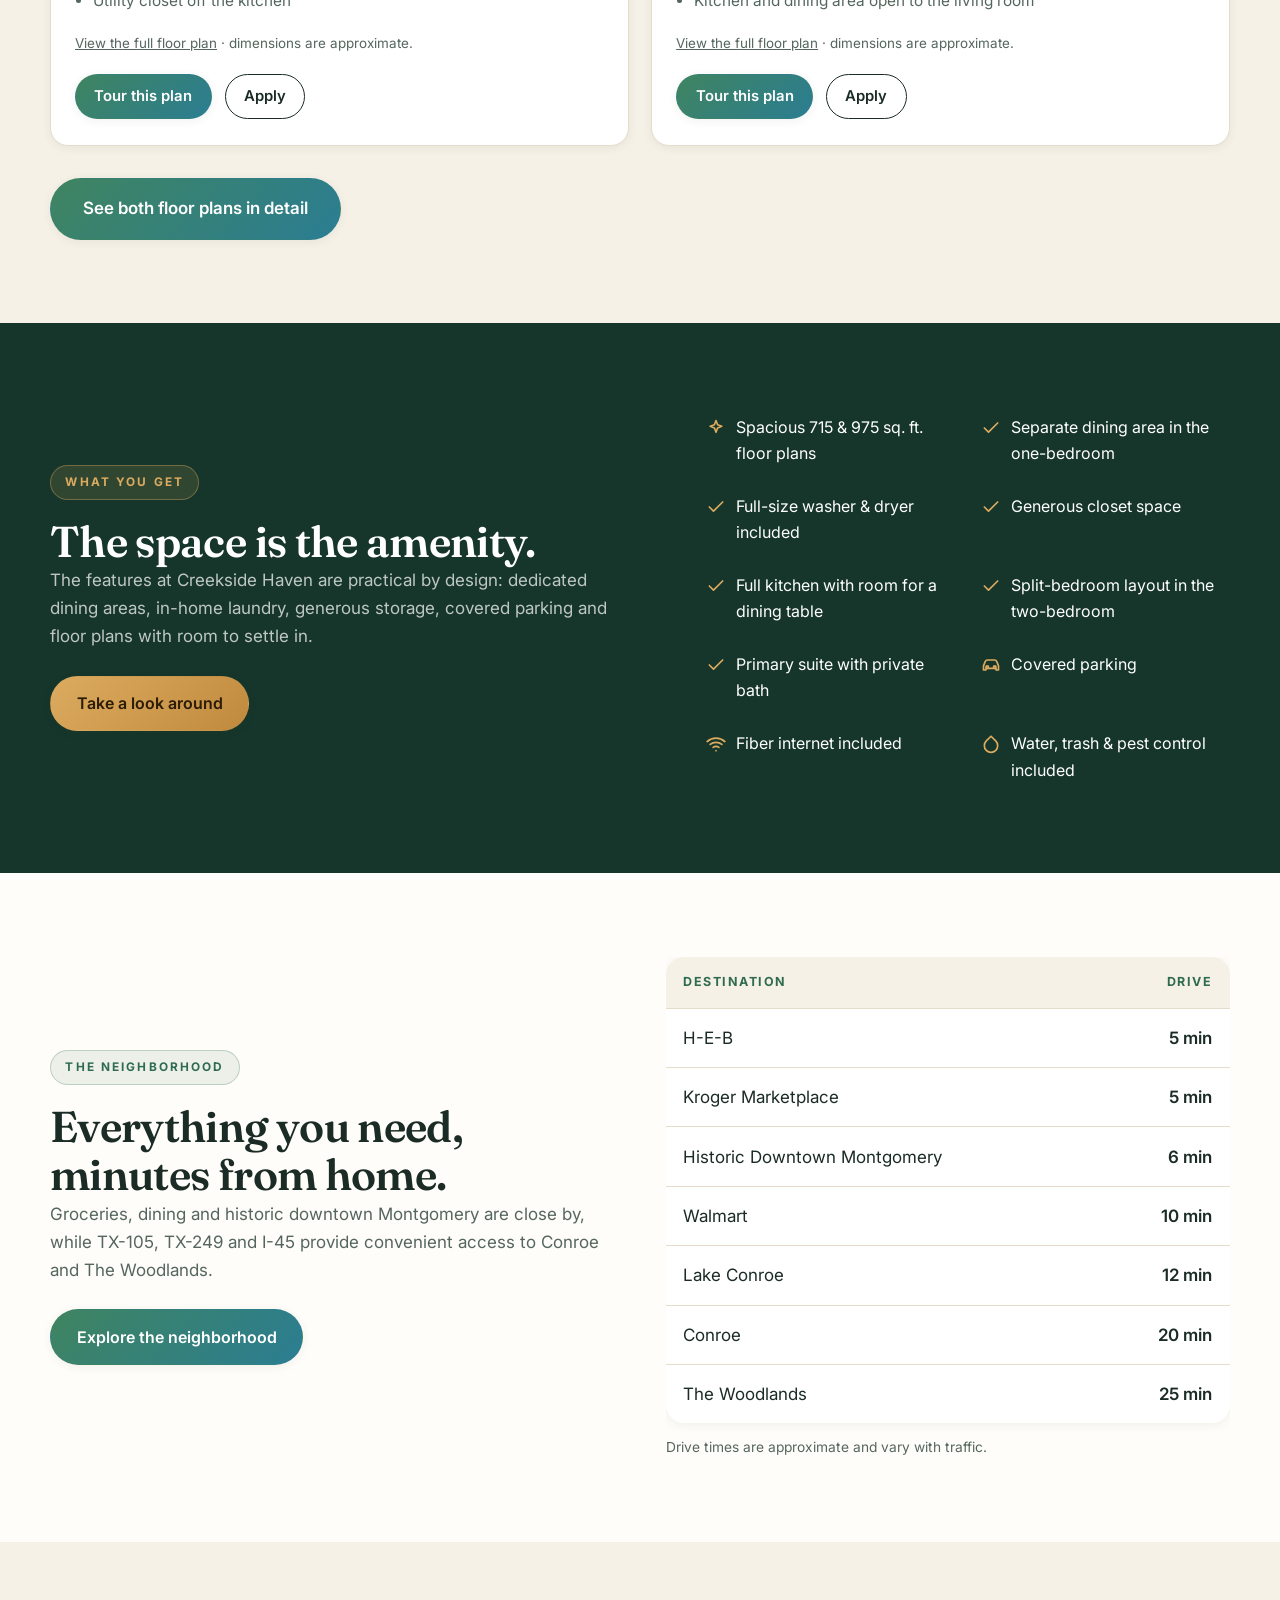
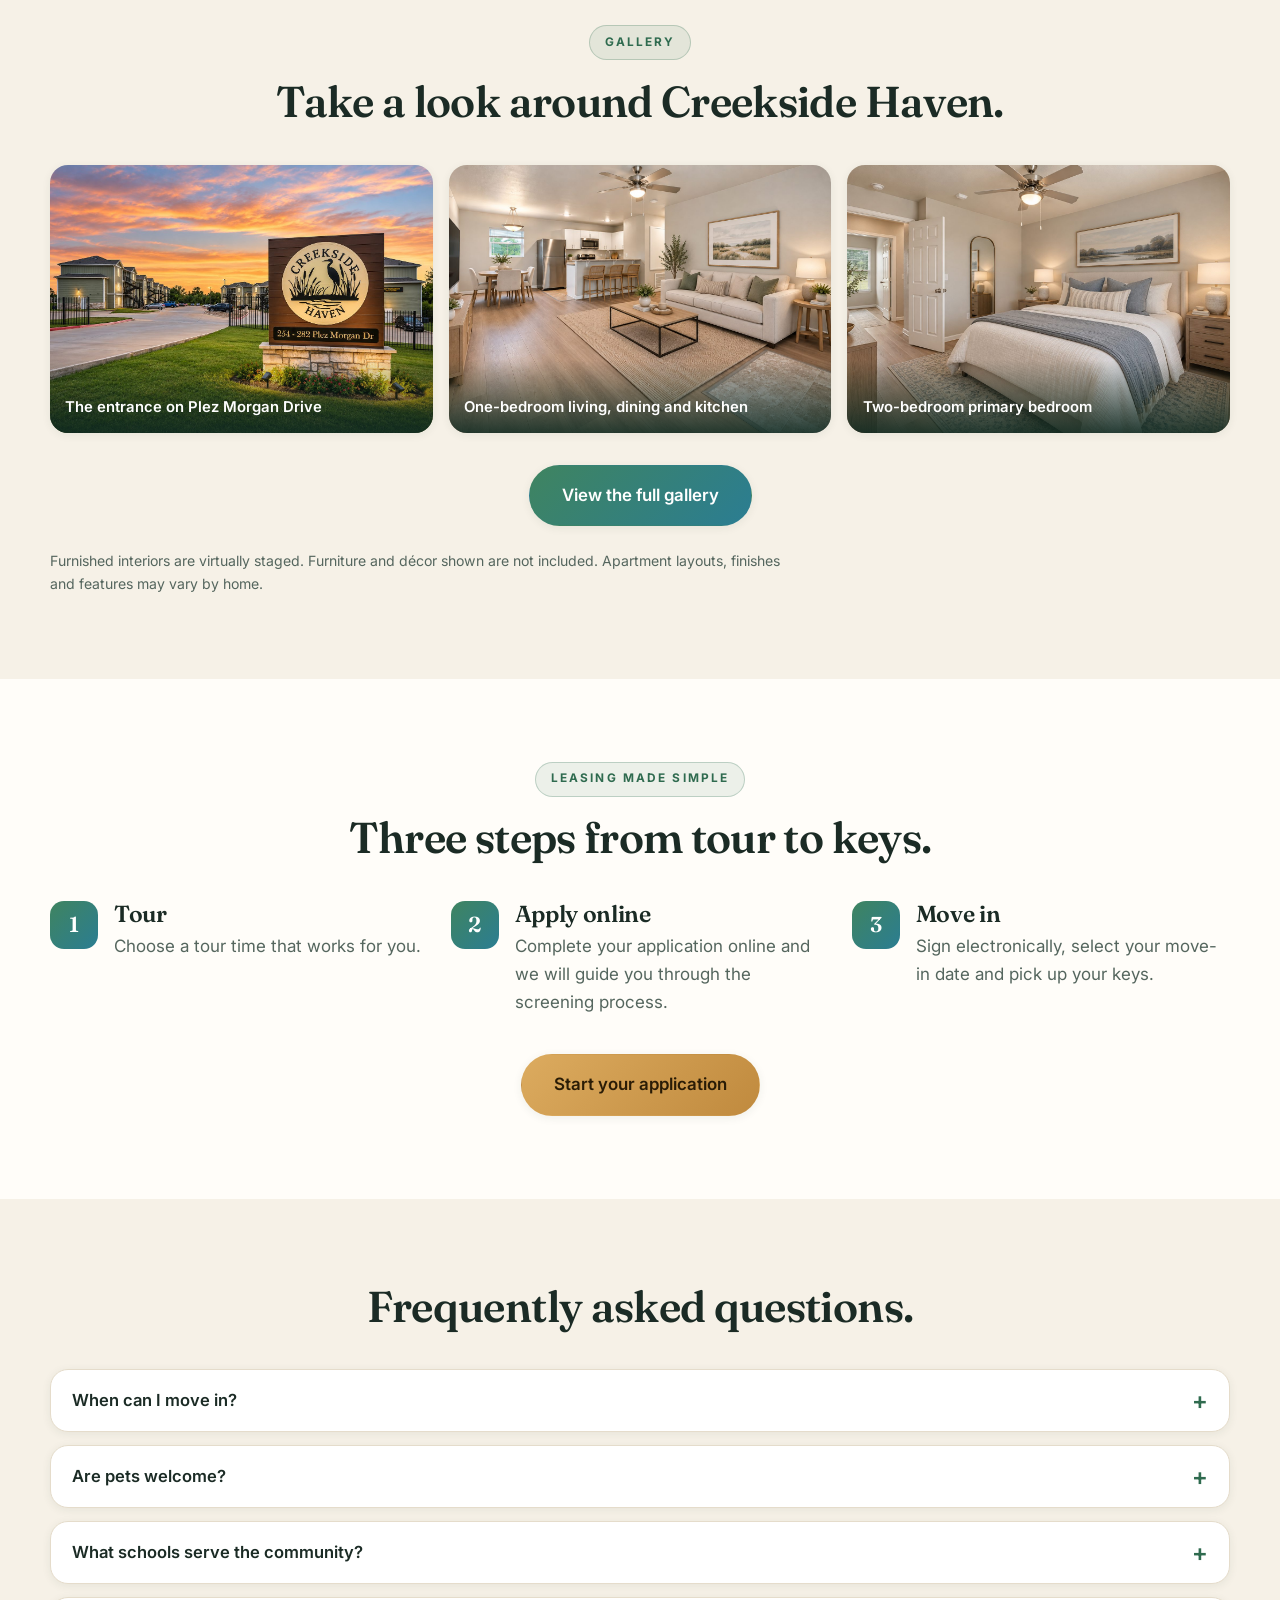
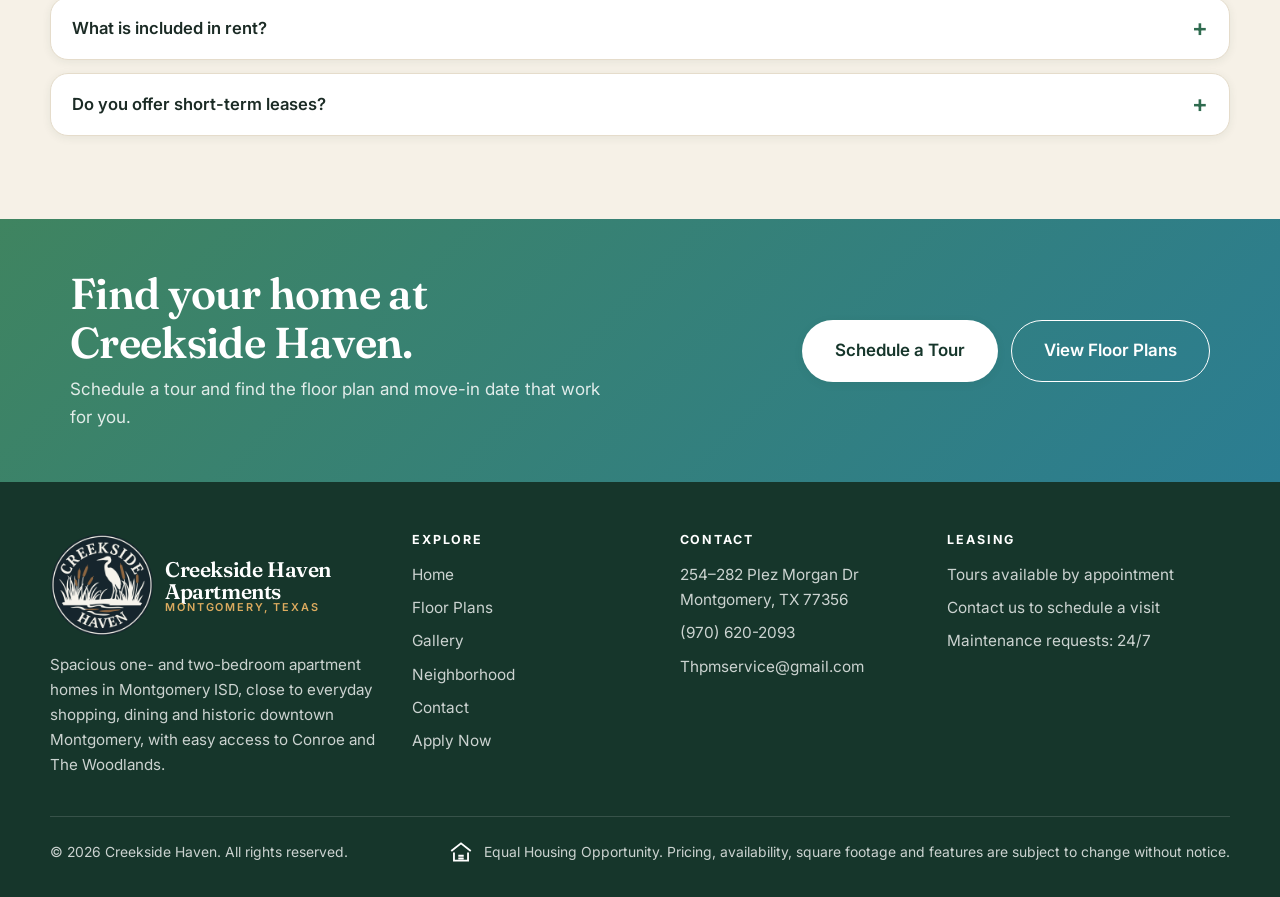
==== commit 77ed5c1e: "Rent includes fiber internet and water; only electricity does not The "What is included in rent?" an" ====
--- a/index.html
+++ b/index.html
@@ -54,7 +54,8 @@
       { "@type": "LocationFeatureSpecification", "name": "Dedicated laundry room", "value": true },
       { "@type": "LocationFeatureSpecification", "name": "Covered parking", "value": true },
       { "@type": "LocationFeatureSpecification", "name": "Generous closet space", "value": true },
-      { "@type": "LocationFeatureSpecification", "name": "Trash and pest control included", "value": true },
+      { "@type": "LocationFeatureSpecification", "name": "Fiber internet included", "value": true },
+      { "@type": "LocationFeatureSpecification", "name": "Water, trash and pest control included", "value": true },
       { "@type": "LocationFeatureSpecification", "name": "24/7 maintenance requests", "value": true }
     ],
     "accommodationFloorPlan": [
@@ -284,6 +285,8 @@
           <li><svg class="" viewBox="0 0 24 24" fill="none" stroke="currentColor" stroke-width="2" stroke-linecap="round" stroke-linejoin="round" aria-hidden="true"><path d="M20 6 9 17l-5-5"/></svg><span>Split-bedroom layout in the two-bedroom</span></li>
           <li><svg class="" viewBox="0 0 24 24" fill="none" stroke="currentColor" stroke-width="2" stroke-linecap="round" stroke-linejoin="round" aria-hidden="true"><path d="M20 6 9 17l-5-5"/></svg><span>Primary suite with private bath</span></li>
           <li><svg class="" viewBox="0 0 24 24" fill="none" stroke="currentColor" stroke-width="2" stroke-linecap="round" stroke-linejoin="round" aria-hidden="true"><path d="M3 13l2-5a3 3 0 0 1 2.8-2h8.4A3 3 0 0 1 19 8l2 5v5h-3v-2H6v2H3z"/><circle cx="7.5" cy="14.5" r="1.5"/><circle cx="16.5" cy="14.5" r="1.5"/></svg><span>Covered parking</span></li>
+          <li><svg class="" viewBox="0 0 24 24" fill="none" stroke="currentColor" stroke-width="2" stroke-linecap="round" stroke-linejoin="round" aria-hidden="true"><path d="M5 12.55a11 11 0 0 1 14.08 0"/><path d="M1.42 9a16 16 0 0 1 21.16 0"/><path d="M8.53 16.11a6 6 0 0 1 6.95 0"/><path d="M12 20h.01"/></svg><span>Fiber internet included</span></li>
+          <li><svg class="" viewBox="0 0 24 24" fill="none" stroke="currentColor" stroke-width="2" stroke-linecap="round" stroke-linejoin="round" aria-hidden="true"><path d="M12 2.69l5.66 5.66a8 8 0 1 1-11.31 0z"/></svg><span>Water, trash &amp; pest control included</span></li>
           </ul>
         </div>
       </div>
@@ -365,7 +368,7 @@
         <details><summary>When can I move in?</summary><p>Homes come available throughout the year, so it depends on what has just been turned. Send us a note and we will tell you exactly what is open now and what is coming up.</p></details>
         <details><summary>Are pets welcome?</summary><p>Pets are considered, with fees, weight limits and breed restrictions set by management. Ask us for the current pet policy before you apply.</p></details>
         <details><summary>What schools serve the community?</summary><p>Creekside Haven is located in Montgomery ISD. Campus assignments are set by the district and can change &mdash; confirm your address with Montgomery ISD before you sign.</p></details>
-        <details><summary>What is included in rent?</summary><p>Trash and pest control are included. Residents set up electricity and internet; water and sewer are billed monthly. Ask us for a full breakdown for the home you are considering.</p></details>
+        <details><summary>What is included in rent?</summary><p>Fiber internet, water, trash and pest control are all included in your rent. Electricity is the only utility you set up and pay for.</p></details>
         <details><summary>Do you offer short-term leases?</summary><p>Lease terms from 7 to 15 months are available, priced by term and availability.</p></details>
       </div>
       </div>
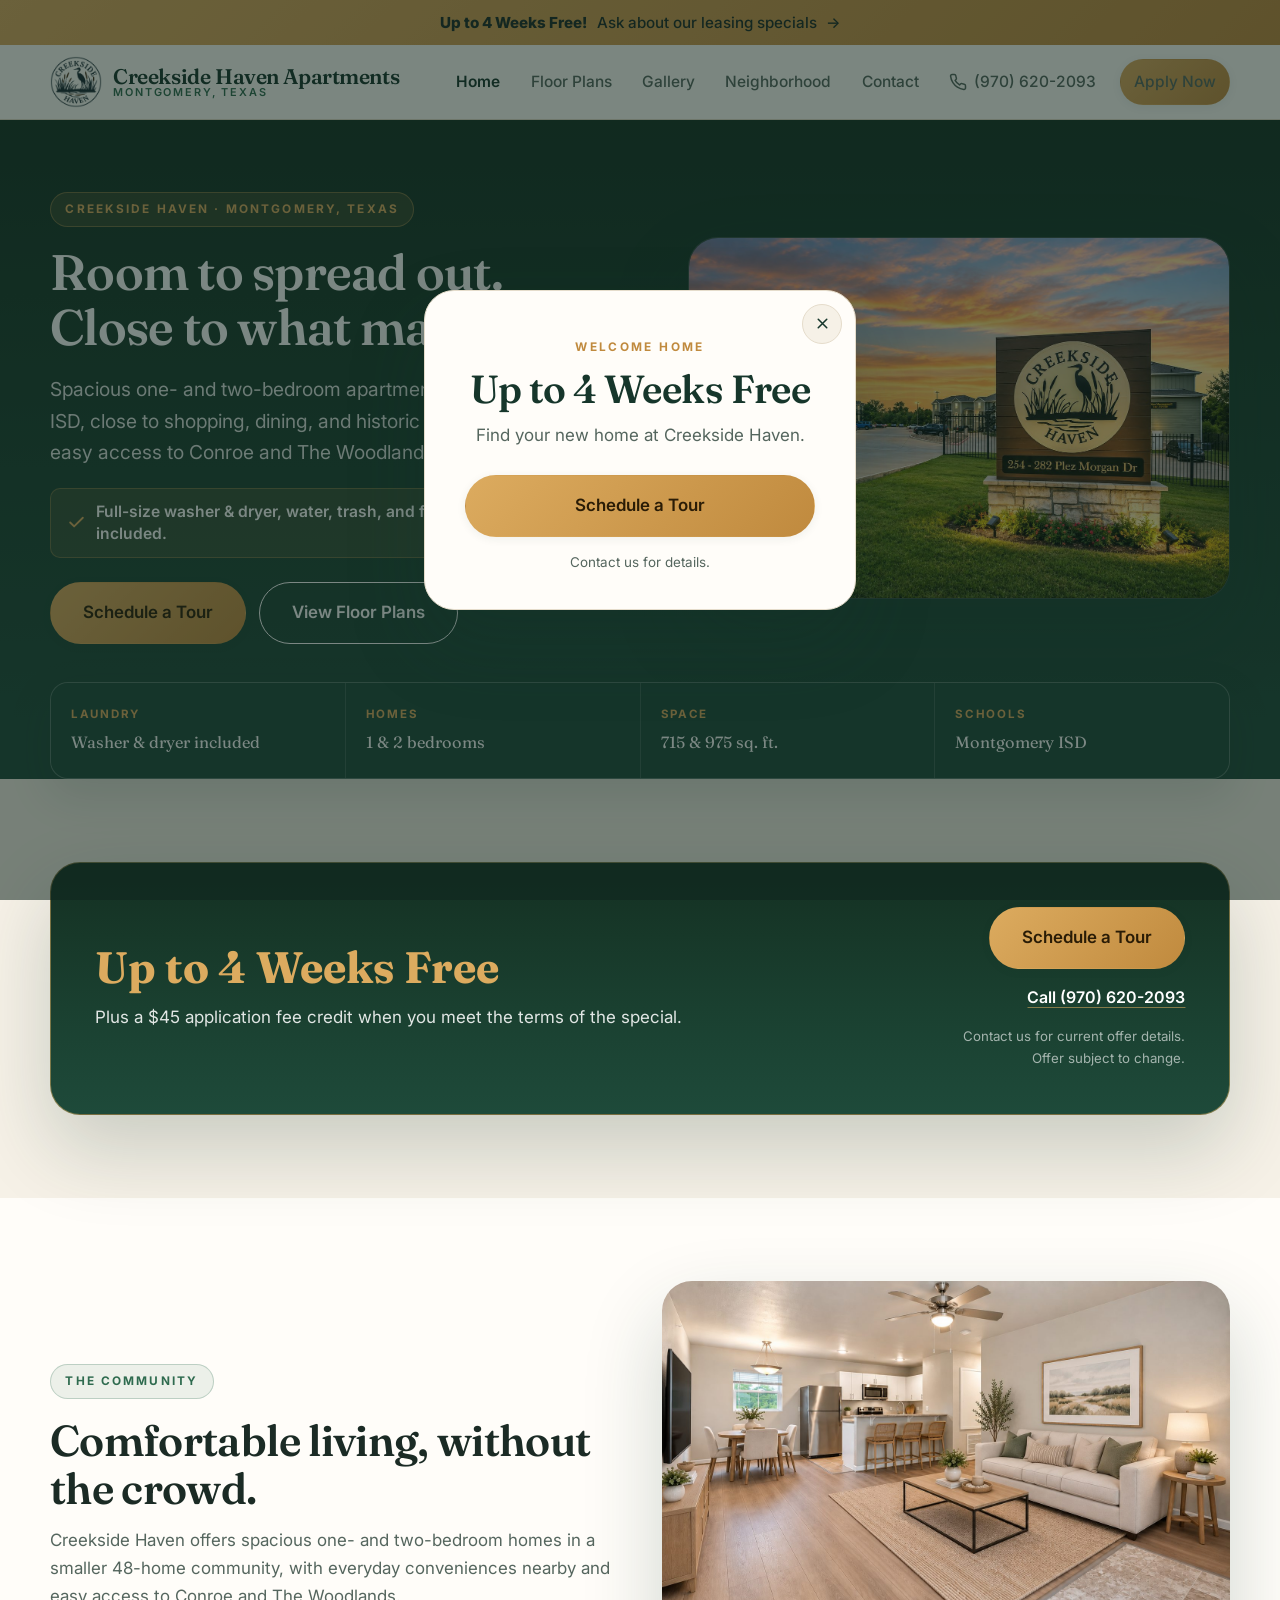
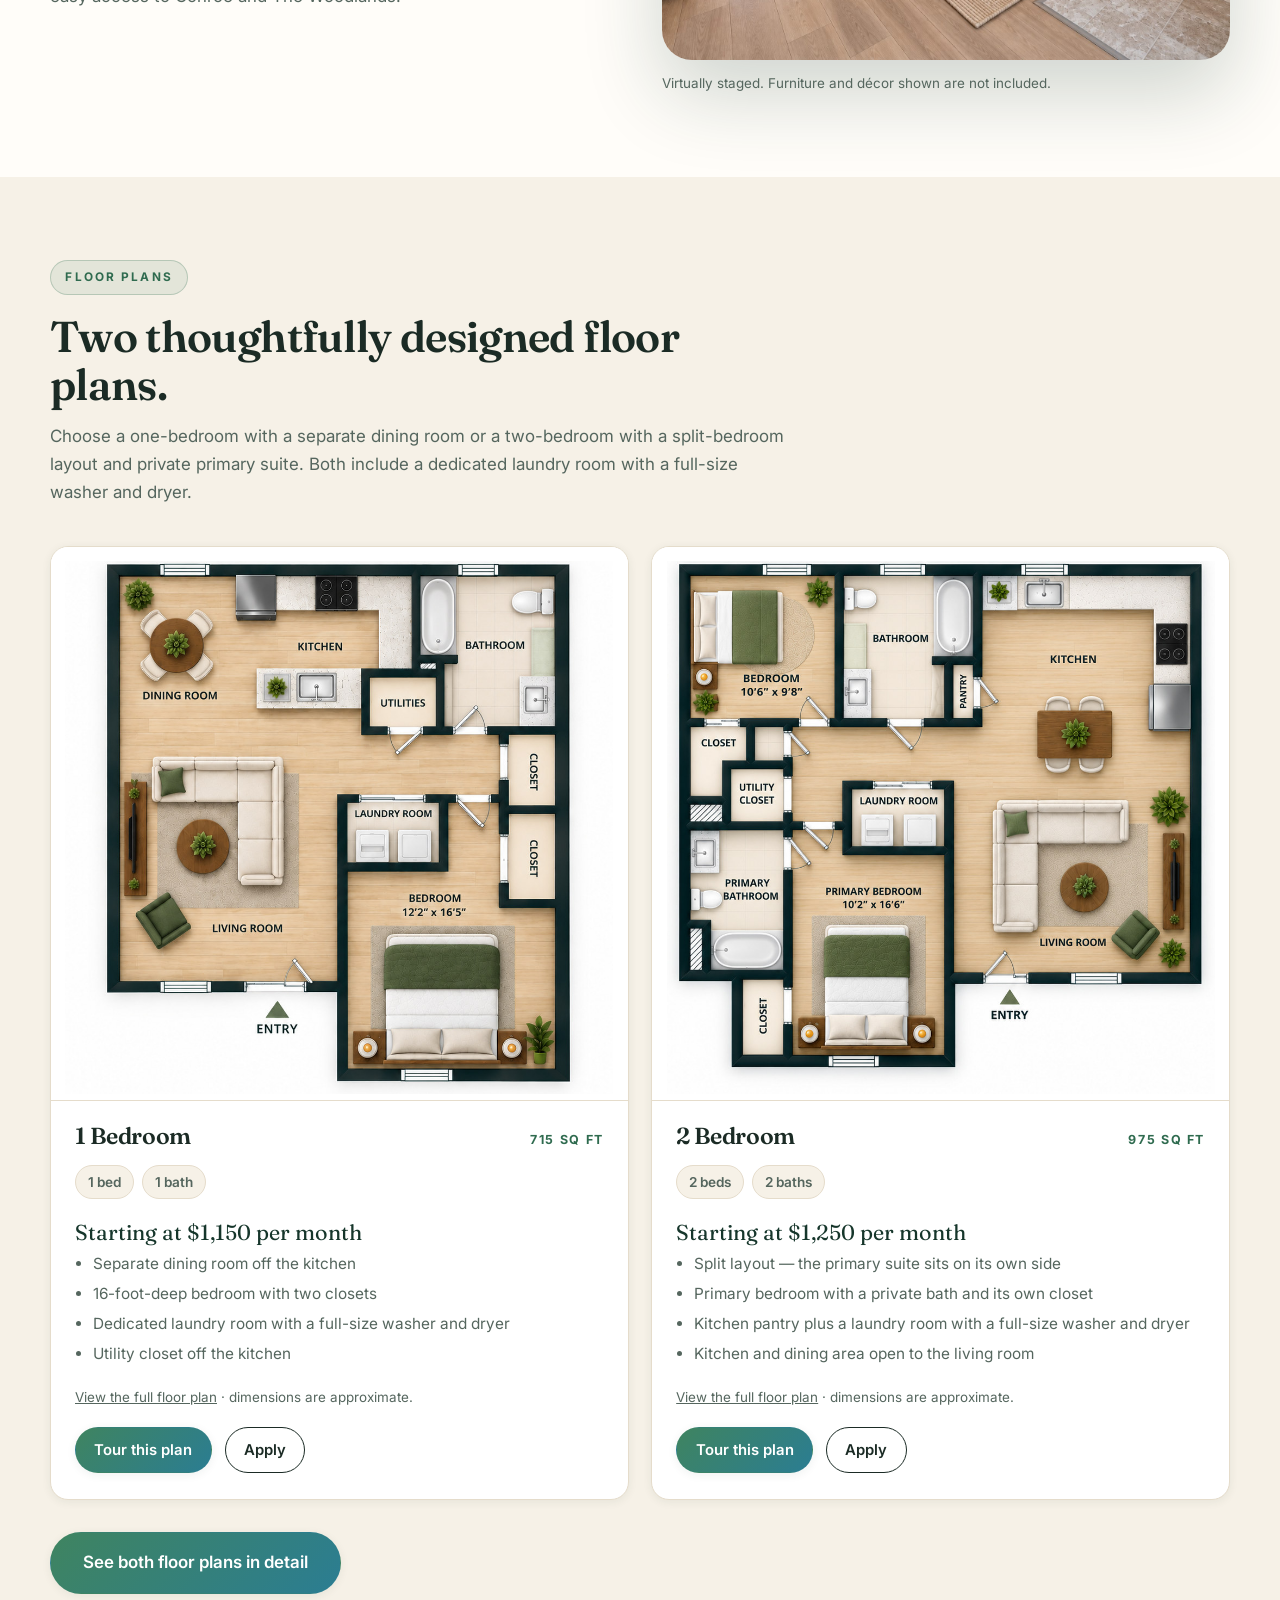
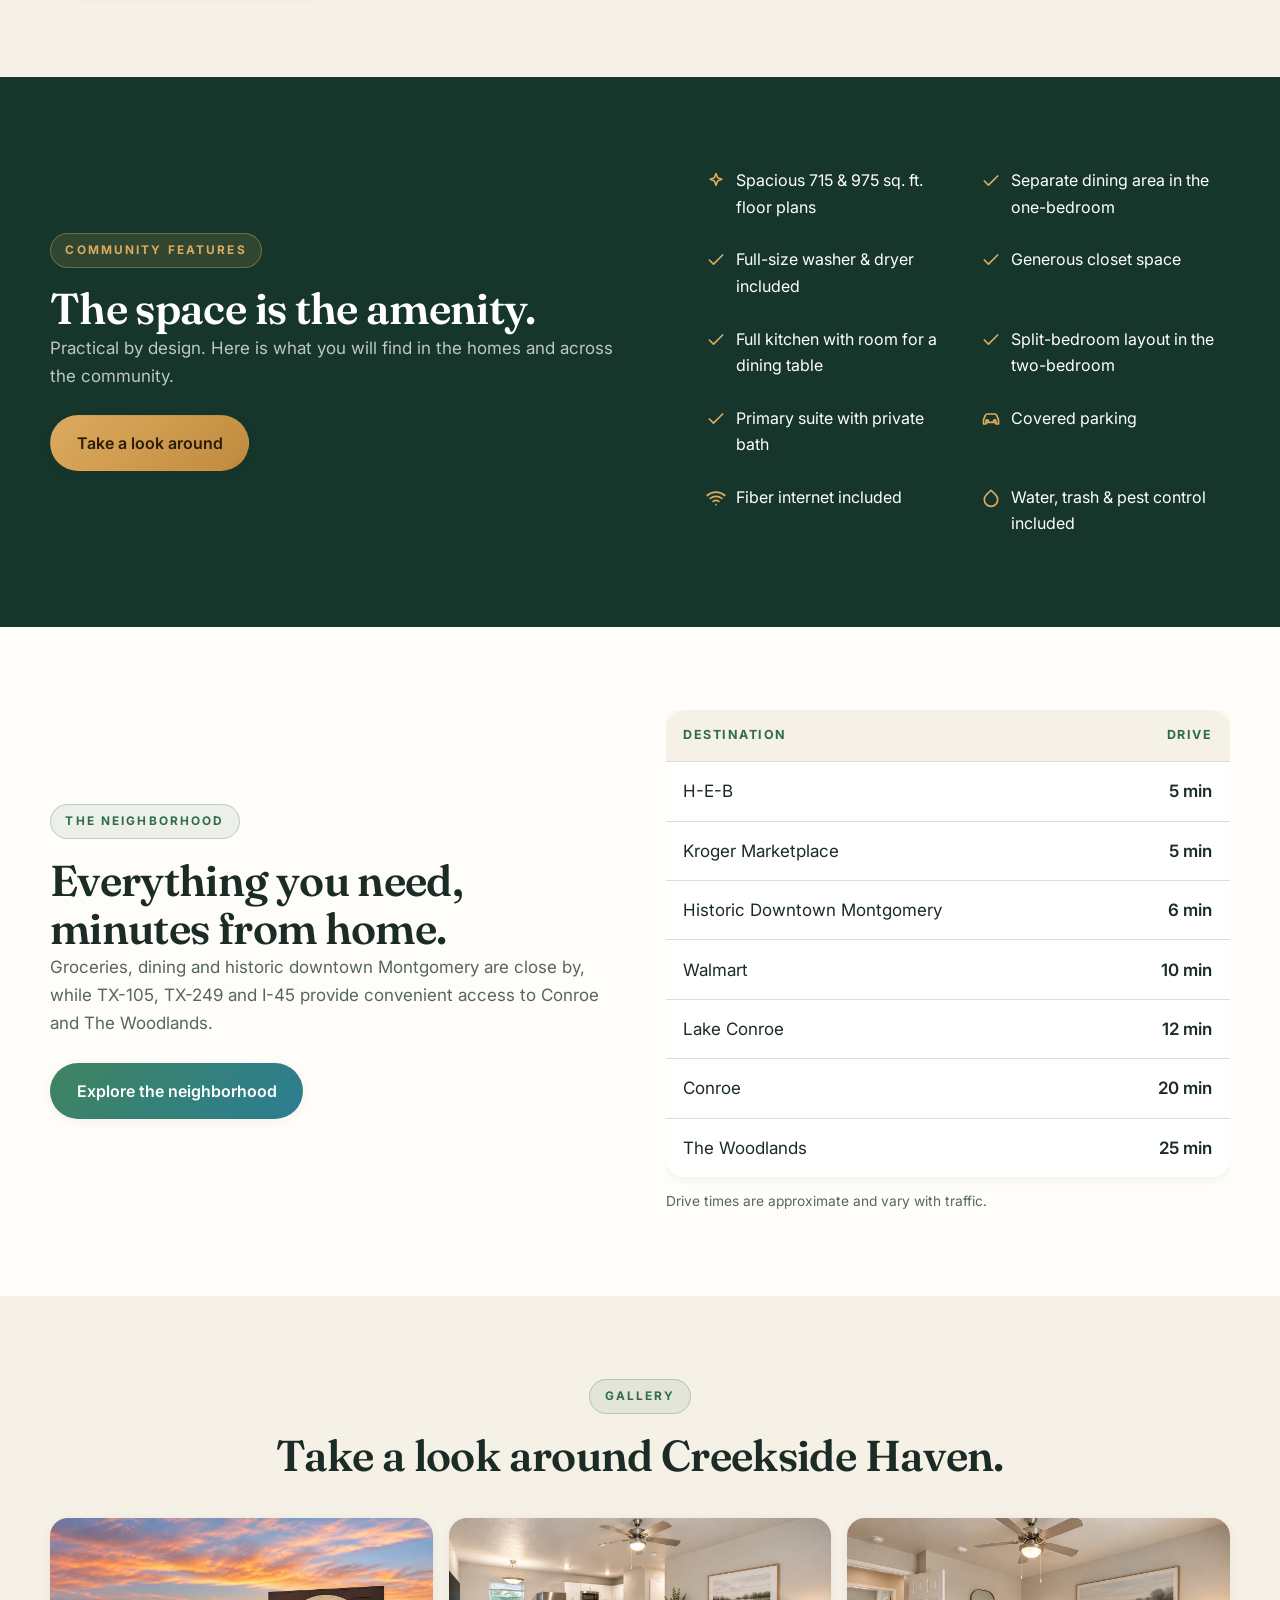
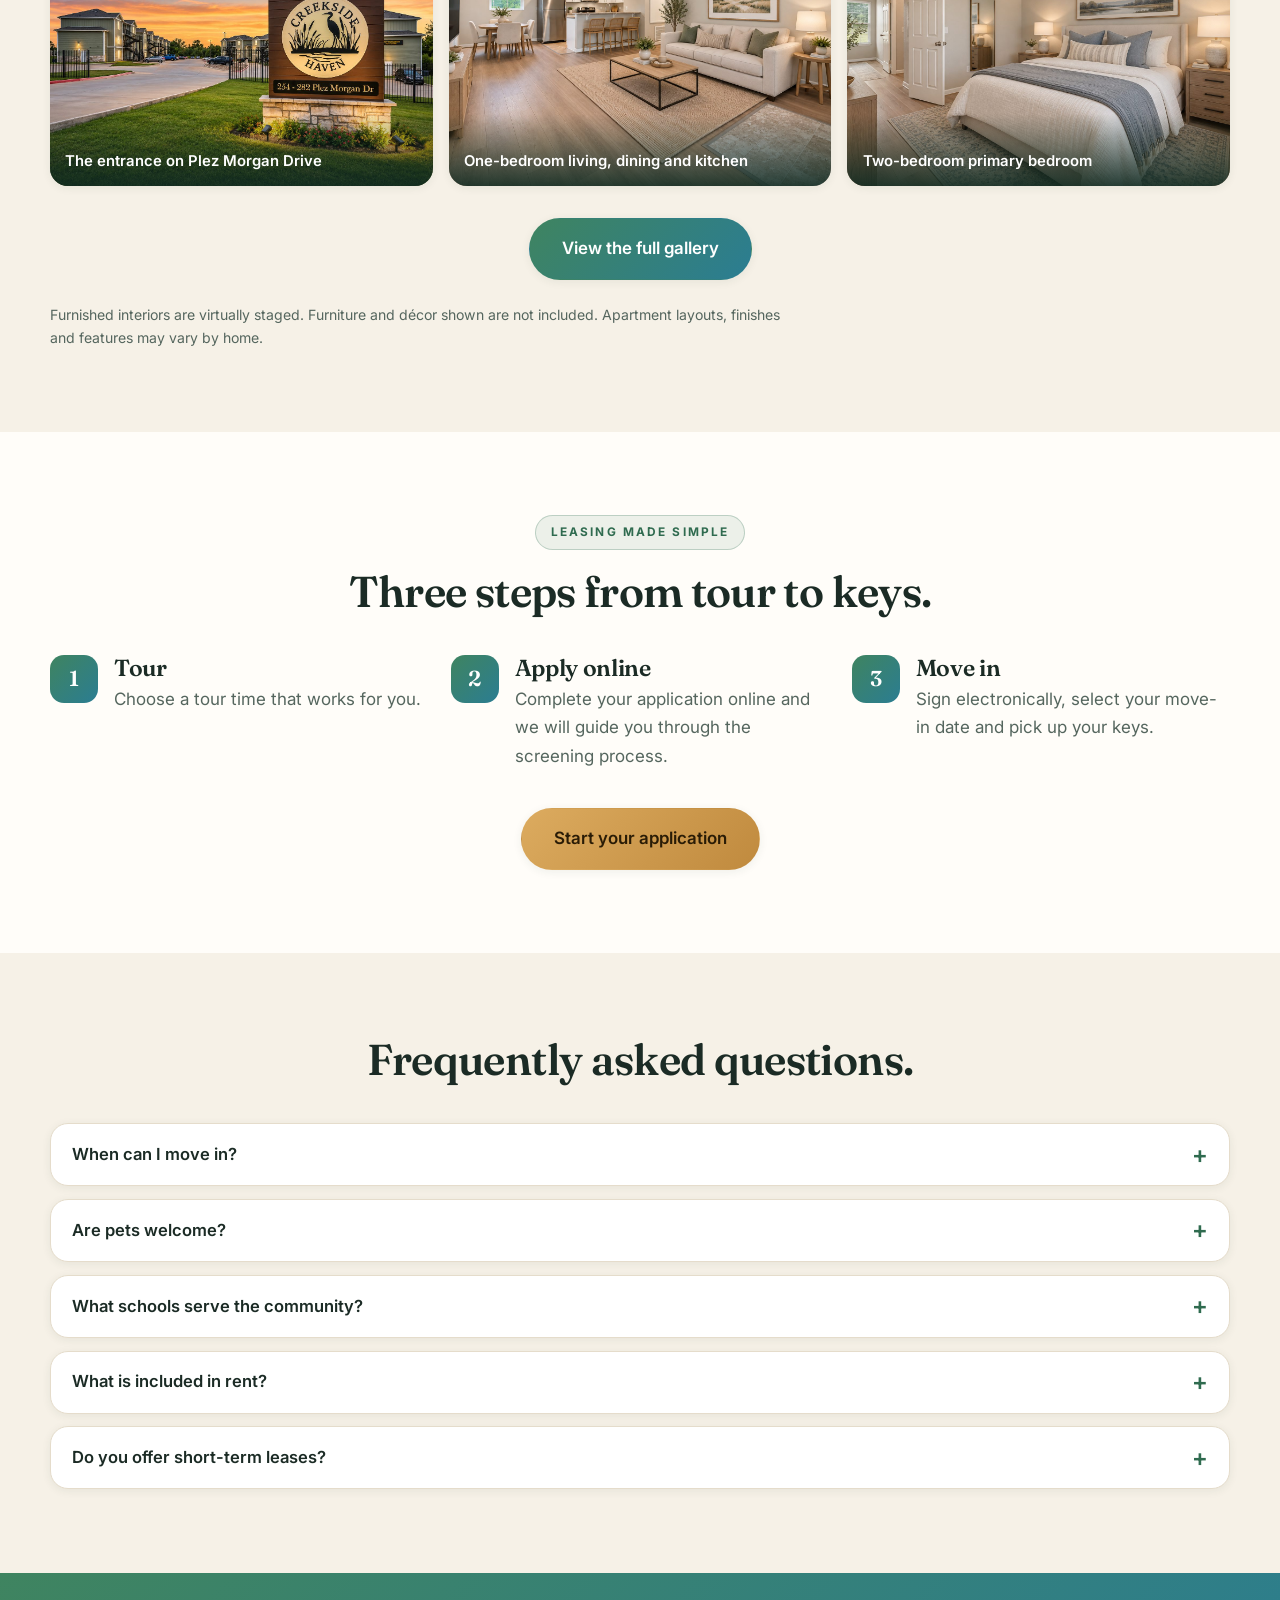
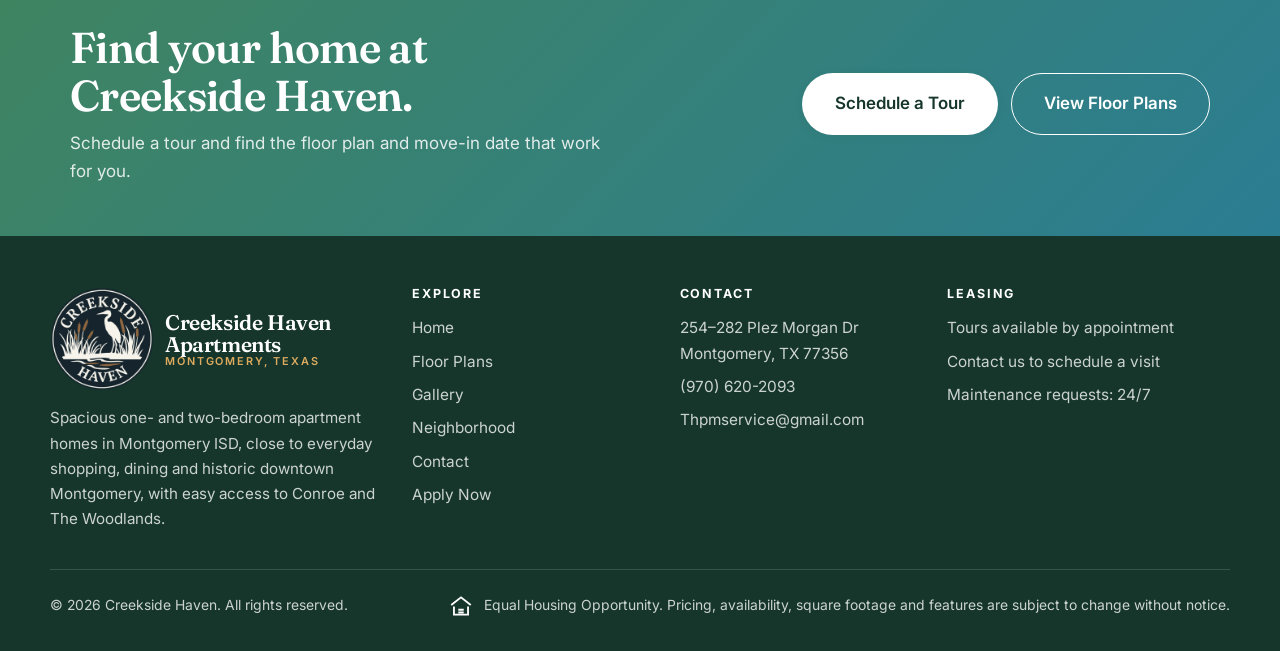
==== commit b05f2e85: "Lift the offer and the interior photograph, and drop what repeated itself Six changes to how the hom" ====
--- a/index.html
+++ b/index.html
@@ -126,6 +126,8 @@
           <p class="lede">Spacious one- and two-bedroom apartments in Montgomery ISD, close to
             shopping, dining, and historic downtown&mdash;with easy access to Conroe and The
             Woodlands.</p>
+          <p class="hero-includes"><svg viewBox="0 0 24 24" fill="none" stroke="currentColor" stroke-width="2.3" stroke-linecap="round" stroke-linejoin="round" aria-hidden="true"><path d="M20 6 9 17l-5-5"/></svg><span>Full-size washer &amp; dryer, water, trash, and
+            fiber internet included.</span></p>
           <div class="btn-row">
             <a class="btn btn-primary btn-lg" href="contact.html">Schedule a Tour</a>
             <a class="btn btn-ghost btn-lg" href="floor-plans.html">View Floor Plans</a>
@@ -152,60 +154,41 @@
     <section class="section specials" id="specials">
       <div class="container">
         <div class="special-card">
-          <div class="special-seal" aria-hidden="true">
-            <span>Move-In</span>
-            <strong>Specials</strong>
-          </div>
           <div class="special-body">
-            <span class="special-kicker">Lease now and receive</span>
-            <p class="special-headline">Up to <strong>4 Weeks Free</strong></p>
-            <p class="special-note">Plus your $45 application fee credited back when you meet the
-              terms of the special.</p>
+            <p class="special-headline">Up to 4 Weeks Free</p>
+            <p class="special-note">Plus a $45 application fee credit when you meet the terms of
+              the special.</p>
           </div>
           <div class="special-actions">
-            <div class="btn-row">
-              <a class="btn btn-primary btn-lg" href="contact.html">Schedule a Tour</a>
-              <a class="btn btn-ghost btn-lg" href="tel:+19706202093">(970)&nbsp;620-2093</a>
-            </div>
-            <p class="special-terms">Ask us for current terms.<br />Offer subject to change.</p>
-          </div>
-        </div>
-      </div>
-    </section>
-
-    <section class="section why-section">
-      <div class="container">
-        <div class="why-intro">
+            <a class="btn btn-primary btn-lg" href="contact.html">Schedule a Tour</a>
+            <a class="special-call" href="tel:+19706202093">Call (970)&nbsp;620-2093</a>
+            <p class="special-terms">Contact us for current offer details.<br />Offer subject to
+              change.</p>
+          </div>
+        </div>
+      </div>
+    </section>
+
+    <!-- The community in one paragraph and one photograph, directly under the
+         offer. This block used to head a longer "Why Creekside Haven" section
+         whose three cards restated the floor plans, the amenity list and the
+         neighbourhood section below them; the cards are gone, the intro stays. -->
+    <section class="section community-intro">
+      <div class="container">
+        <div class="intro-split">
           <div class="section-head">
-            <span class="eyebrow dark">Why Creekside Haven</span>
+            <span class="eyebrow dark">The community</span>
             <h2>Comfortable living, without the crowd.</h2>
             <p>Creekside Haven offers spacious one- and two-bedroom homes in a smaller 48-home
                community, with everyday conveniences nearby and easy access to Conroe and The
                Woodlands.</p>
           </div>
-          <figure class="why-figure">
+          <figure class="intro-figure">
             <img src="assets/interior-furnished.jpg" width="1500" height="1000" loading="lazy"
                  decoding="async" alt="A one-bedroom living room looking toward the dining area and kitchen: wood-look flooring, a pale sofa and rug, a ceiling fan, and a breakfast bar with stools under pendant light" />
             <figcaption class="muted">Virtually staged. Furniture and d&eacute;cor shown are not
               included.</figcaption>
           </figure>
-        </div>
-        <div class="grid grid-3">
-        <article class="card reveal">
-          <div class="pillar-icon"><svg class="" viewBox="0 0 24 24" fill="none" stroke="currentColor" stroke-width="2" stroke-linecap="round" stroke-linejoin="round" aria-hidden="true"><path d="M3 15 15 3l6 6L9 21z"/><path d="M7 11l2 2M10 8l2 2M13 5l2 2"/></svg></div>
-          <h3>More room</h3>
-          <p>Our one-bedroom homes offer 715 square feet and our two-bedrooms offer 975, with dedicated dining areas, in-home laundry and generous storage.</p>
-        </article>
-        <article class="card brass reveal">
-          <div class="pillar-icon"><svg class="" viewBox="0 0 24 24" fill="none" stroke="currentColor" stroke-width="2" stroke-linecap="round" stroke-linejoin="round" aria-hidden="true"><path d="M12 22v-6"/><path d="M12 16 6 10h3L6 6h3l3-4 3 4h3l-3 4h3z"/></svg></div>
-          <h3>Quieter living</h3>
-          <p>With just 48 homes across eight two-story buildings, Creekside Haven feels more personal and less crowded.</p>
-        </article>
-        <article class="card reveal">
-          <div class="pillar-icon"><svg class="" viewBox="0 0 24 24" fill="none" stroke="currentColor" stroke-width="2" stroke-linecap="round" stroke-linejoin="round" aria-hidden="true"><path d="M3 13l2-5a3 3 0 0 1 2.8-2h8.4A3 3 0 0 1 19 8l2 5v5h-3v-2H6v2H3z"/><circle cx="7.5" cy="14.5" r="1.5"/><circle cx="16.5" cy="14.5" r="1.5"/></svg></div>
-          <h3>Convenient location</h3>
-          <p>Groceries, dining and historic downtown Montgomery are just minutes away, with easy access to Conroe and The Woodlands.</p>
-        </article>
         </div>
       </div>
     </section>
@@ -267,11 +250,10 @@
       <div class="container">
         <div class="split">
           <div>
-            <span class="eyebrow">What you get</span>
+            <span class="eyebrow">Community features</span>
             <h2>The space is the amenity.</h2>
-            <p class="muted">The features at Creekside Haven are practical by design: dedicated
-              dining areas, in-home laundry, generous storage, covered parking and floor plans
-              with room to settle in.</p>
+            <p class="muted">Practical by design. Here is what you will find in the homes and
+              across the community.</p>
             <div class="btn-row" style="margin-top:1.6rem">
               <a class="btn btn-primary" href="gallery.html">Take a look around</a>
             </div>
@@ -365,11 +347,11 @@
       <div class="container">
         <div class="section-head center"><h2>Frequently asked questions.</h2></div>
       <div class="faq">
-        <details><summary>When can I move in?</summary><p>Homes come available throughout the year, so it depends on what has just been turned. Send us a note and we will tell you exactly what is open now and what is coming up.</p></details>
-        <details><summary>Are pets welcome?</summary><p>Pets are considered, with fees, weight limits and breed restrictions set by management. Ask us for the current pet policy before you apply.</p></details>
+        <details><summary>When can I move in?</summary><p>We have homes available now, and we can schedule a move-in date further out if you are planning ahead. Send us a note and we will tell you exactly what is open.</p></details>
+        <details><summary>Are pets welcome?</summary><p>Yes, we are pet friendly! Fees, weight limits and breed restrictions are set by management, so ask us for the current pet policy before you apply.</p></details>
         <details><summary>What schools serve the community?</summary><p>Creekside Haven is located in Montgomery ISD. Campus assignments are set by the district and can change &mdash; confirm your address with Montgomery ISD before you sign.</p></details>
         <details><summary>What is included in rent?</summary><p>Fiber internet, water, trash and pest control are all included in your rent. Electricity is the only utility you set up and pay for.</p></details>
-        <details><summary>Do you offer short-term leases?</summary><p>Lease terms from 7 to 15 months are available, priced by term and availability.</p></details>
+        <details><summary>Do you offer short-term leases?</summary><p>Our shortest lease is 12 months. Terms run from 12 to 18 months, priced by term and availability.</p></details>
       </div>
       </div>
     </section>
--- a/css/site.css
+++ b/css/site.css
@@ -223,7 +223,20 @@
   padding: .42rem .9rem; border-radius: 999px; margin-bottom: 1.1rem;
 }
 .eyebrow.dark { color: var(--moss); background: rgba(47, 107, 79, .09); border-color: rgba(47, 107, 79, .25); }
-.hero .btn-row { margin-top: 1.9rem; }
+/* The four things included in rent, set apart from the paragraph so the eye
+   can take them without reading. Same brass tint as .eyebrow above it, so it
+   reads as part of the hero rather than a banner dropped into it. */
+.hero-includes {
+  display: flex; align-items: center; gap: .62rem;
+  margin-top: 1.2rem; max-width: 34rem;
+  padding: .72rem 1rem;
+  background: rgba(220, 171, 95, .13);
+  border: 1px solid rgba(220, 171, 95, .32);
+  border-radius: var(--radius-sm);
+  color: #fff; font-weight: 600; font-size: .98rem; line-height: 1.42;
+}
+.hero-includes svg { width: 19px; height: 19px; flex: none; color: var(--brass-2); }
+.hero .btn-row { margin-top: 1.5rem; }
 .hero-art {
   border-radius: var(--radius-lg); overflow: hidden;
   box-shadow: var(--shadow-lg); border: 1px solid rgba(255,255,255,.16);
@@ -261,13 +274,8 @@
 .facts.flat { margin-bottom: 0; }
 .facts.flat .facts-grid { transform: none; }
 /* The strip already supplies the separation; the section below it does not
-   need a full helping of its own on top. */
-.why-section { padding-top: clamp(2.6rem, 4.4vw, 3.9rem); }
-/* Three benefit cards in two columns leave the third alone with a hole beside
-   it, which reads as a mistake rather than a layout. Go three to one. Scoped
-   to this section so .grid-3 keeps its two-column step elsewhere, where the
-   grids do not hold exactly three items. */
-@media (max-width: 980px) { .why-section .grid-3 { grid-template-columns: 1fr; } }
+   need a full helping of its own on top. That section is now the offer. */
+.specials { padding-top: clamp(2.6rem, 4.4vw, 3.9rem); }
 /* These step down earlier than they used to. "Washer & dryer included" is a
    good deal longer than the "Now leasing" it replaced, and a column under
    roughly 224px wraps it onto a second line while the other three stay on one,
@@ -290,20 +298,24 @@
 /* "Why Creekside Haven": the heading and its paragraph sit beside a photo,
    with the three benefit cards in a row underneath. The photo carries the
    hero's larger radius so the two read as the same family. */
-.why-intro {
+/* Paragraph and photograph, side by side. It no longer heads a section of
+   cards, so it carries no bottom margin of its own. */
+.intro-split {
   display: grid; grid-template-columns: 1fr 1fr;
   gap: clamp(1.8rem, 3.4vw, 3.2rem); align-items: center;
-  margin-bottom: clamp(2.2rem, 3.8vw, 3.2rem);
-}
-.why-intro .section-head { max-width: none; margin-bottom: 0; }
-.why-figure { margin: 0; }
-.why-figure img {
+}
+.intro-split .section-head { max-width: none; margin-bottom: 0; }
+.intro-figure { margin: 0; }
+.intro-figure img {
   width: 100%; height: auto; display: block;
   border-radius: var(--radius-lg); box-shadow: var(--shadow-lg);
 }
-.why-figure figcaption { margin-top: .75rem; font-size: .84rem; }
+.intro-figure figcaption { margin-top: .75rem; font-size: .84rem; }
 @media (max-width: 900px) {
-  .why-intro { grid-template-columns: 1fr; gap: clamp(1.4rem, 3vw, 2rem); }
+  .intro-split { grid-template-columns: 1fr; gap: clamp(1.4rem, 3vw, 2rem); }
+  /* Photograph first on a phone: it says more in one glance than the
+     paragraph does, and it is the reason to keep scrolling. */
+  .intro-figure { order: -1; }
 }
 
 .grid { display: grid; gap: 1.4rem; }
@@ -671,6 +683,11 @@
 .contact-page .field { margin-bottom: 1.15rem; }
 .contact-page .field-row { gap: 1.1rem; }
 .field-opt { font-weight: 400; color: var(--muted); }
+/* Sits between the consent box and the button: the last thing read before
+   submitting should say what happens next. */
+.form-reassure {
+  margin-top: 1.1rem; font-size: .93rem; color: var(--moss); font-weight: 600;
+}
 
 /* A select sized for its own arrow, so the longest option still reads in full. */
 .contact-page .field select {
@@ -855,42 +872,41 @@
    prospect who saw that recognises this page as the same offer. */
 .specials { background: var(--sand); }
 .special-card {
-  display: flex; align-items: center; gap: clamp(1.4rem, 3vw, 2.6rem);
+  display: flex; align-items: center; gap: clamp(1.6rem, 4vw, 3.4rem);
   background: var(--grad-hero); color: #fff;
   border: 1px solid rgba(220, 171, 95, .5);
   border-radius: var(--radius-lg); box-shadow: var(--shadow-lg);
-  padding: clamp(1.8rem, 3.2vw, 2.6rem) clamp(1.5rem, 3.2vw, 2.9rem);
-}
-.special-seal {
-  flex: none; width: 138px; height: 138px; border-radius: 50%;
-  display: grid; place-content: center; text-align: center;
-  background: var(--grad-brass); color: #2a1c06;
-  box-shadow: 0 0 0 5px rgba(255, 255, 255, .13);
-  font-family: var(--font-display); line-height: 1.08;
-}
-.special-seal span { font-size: .95rem; }
-.special-seal strong { display: block; font-size: 1.38rem; font-weight: 700; }
+  padding: clamp(1.9rem, 3.4vw, 2.9rem) clamp(1.6rem, 3.4vw, 3rem);
+}
 .special-body { flex: 1 1 auto; }
-.special-kicker {
-  display: block; font-size: .78rem; letter-spacing: .18em; text-transform: uppercase;
-  font-weight: 700; color: var(--brass-2);
-}
 .special-headline {
-  font-family: var(--font-display); font-weight: 600; line-height: 1.02;
-  font-size: clamp(1.85rem, 4.2vw, 2.8rem); margin-top: .5rem; color: #fff;
-}
-.special-headline strong { display: block; font-weight: 700; color: var(--brass-2); }
-.special-note { color: rgba(255, 255, 255, .87); margin-top: .8rem; max-width: 30rem; }
-/* The buttons take the width the copy does not, so the card stays one band
+  font-family: var(--font-display); font-weight: 700; line-height: 1.04;
+  font-size: clamp(1.9rem, 4vw, 2.75rem); color: var(--brass-2);
+  text-wrap: balance;
+}
+.special-note { color: rgba(255, 255, 255, .87); margin-top: .75rem; max-width: 40rem; }
+/* The actions take the width the copy does not, so the card stays one band
    deep instead of two. */
 .special-actions { flex: none; text-align: right; }
-.special-actions .btn-row { justify-content: flex-end; }
-.special-terms { font-size: .83rem; color: rgba(255, 255, 255, .6); margin-top: .9rem; }
+/* display:block, not inline, so the phone number cannot ride up beside the
+   button when there happens to be room for it. */
+.special-call {
+  display: block; margin-top: .95rem;
+  color: #fff; font-weight: 600; font-size: 1rem;
+  text-decoration: underline; text-decoration-color: rgba(220, 171, 95, .55);
+  text-underline-offset: 4px;
+}
+.special-call:hover, .special-call:focus-visible {
+  color: var(--brass-2); text-decoration-color: currentColor;
+}
+.special-terms { font-size: .83rem; color: rgba(255, 255, 255, .6); margin-top: 1rem; }
+/* "Up to 4 Weeks Free" on one line wherever the card is side by side. Below
+   that the card stacks and the headline wraps like any other heading. */
+@media (min-width: 1021px) { .special-headline { white-space: nowrap; } }
 @media (max-width: 1020px) {
   .special-card { flex-direction: column; text-align: center; }
   .special-note { margin-left: auto; margin-right: auto; }
   .special-actions { text-align: center; }
-  .special-actions .btn-row { justify-content: center; }
 }
 
 /* --------------------------- Welcome offer ------------------------------ */
